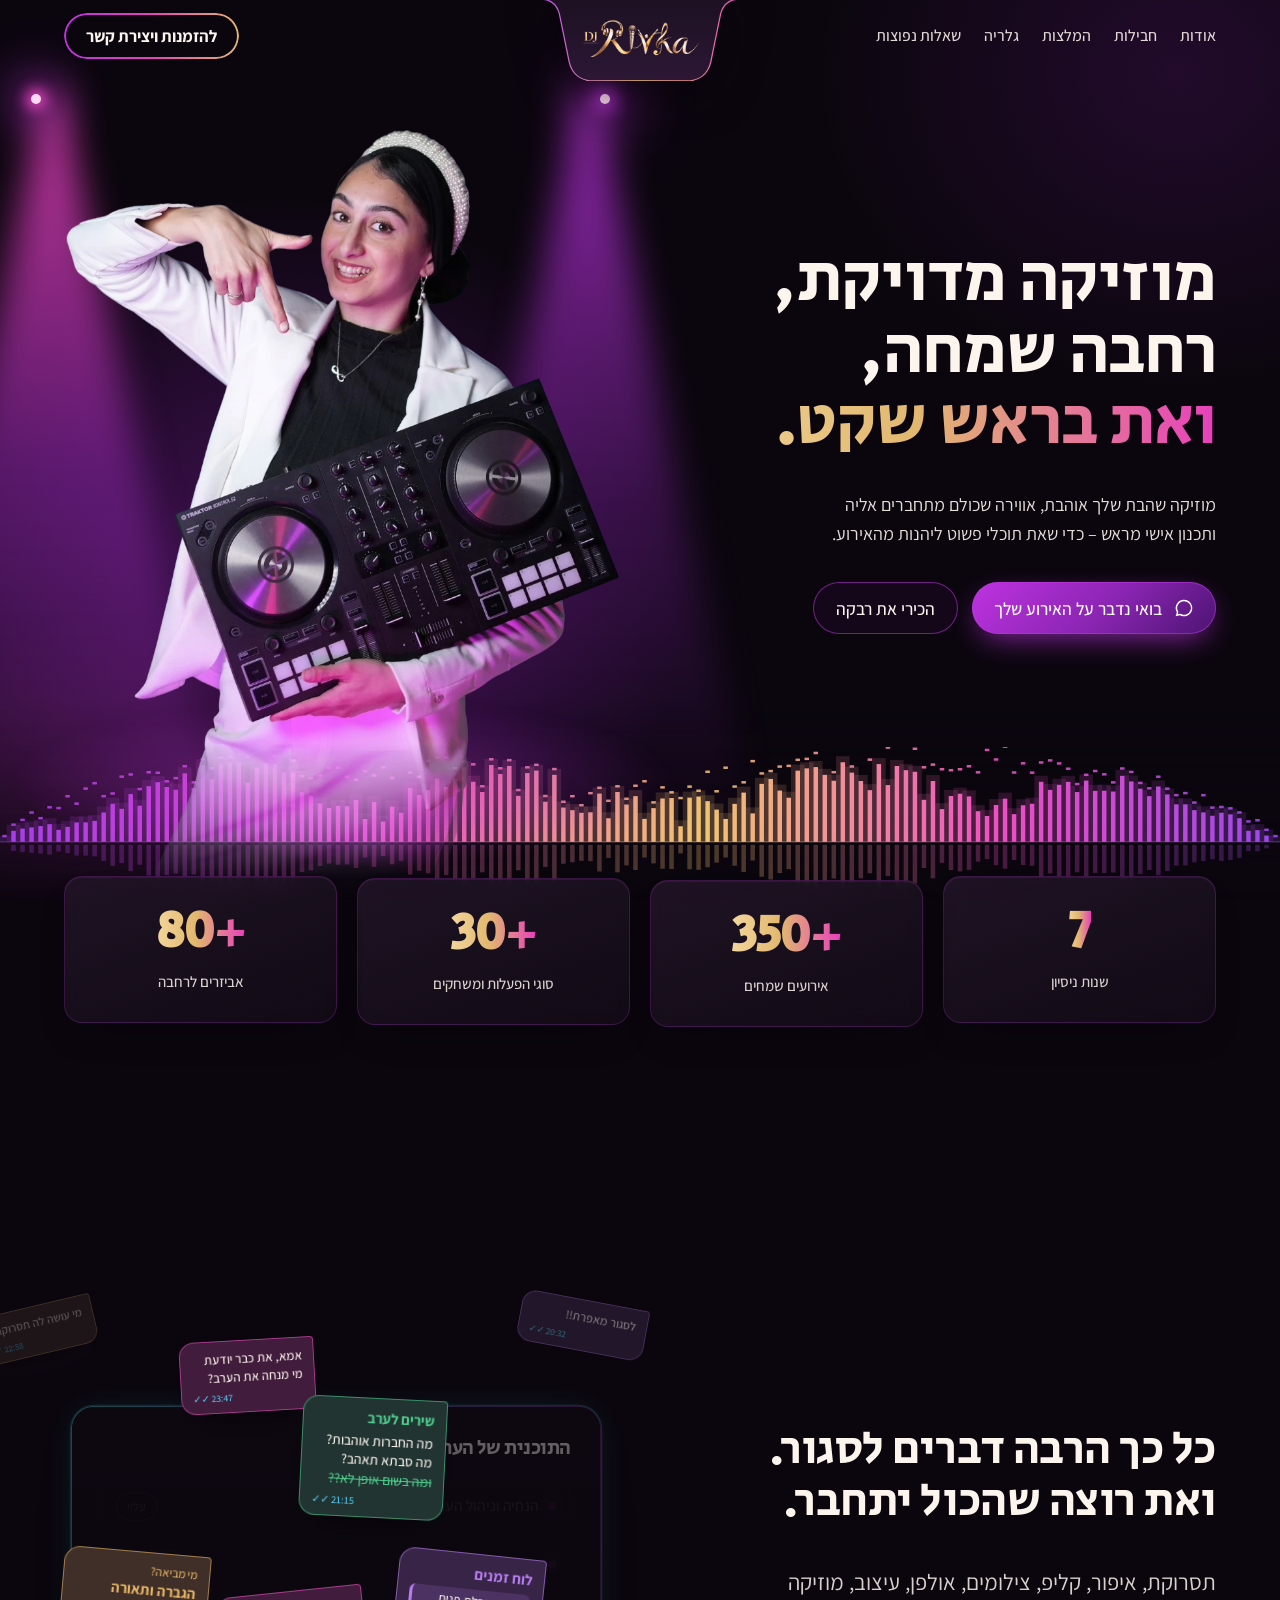
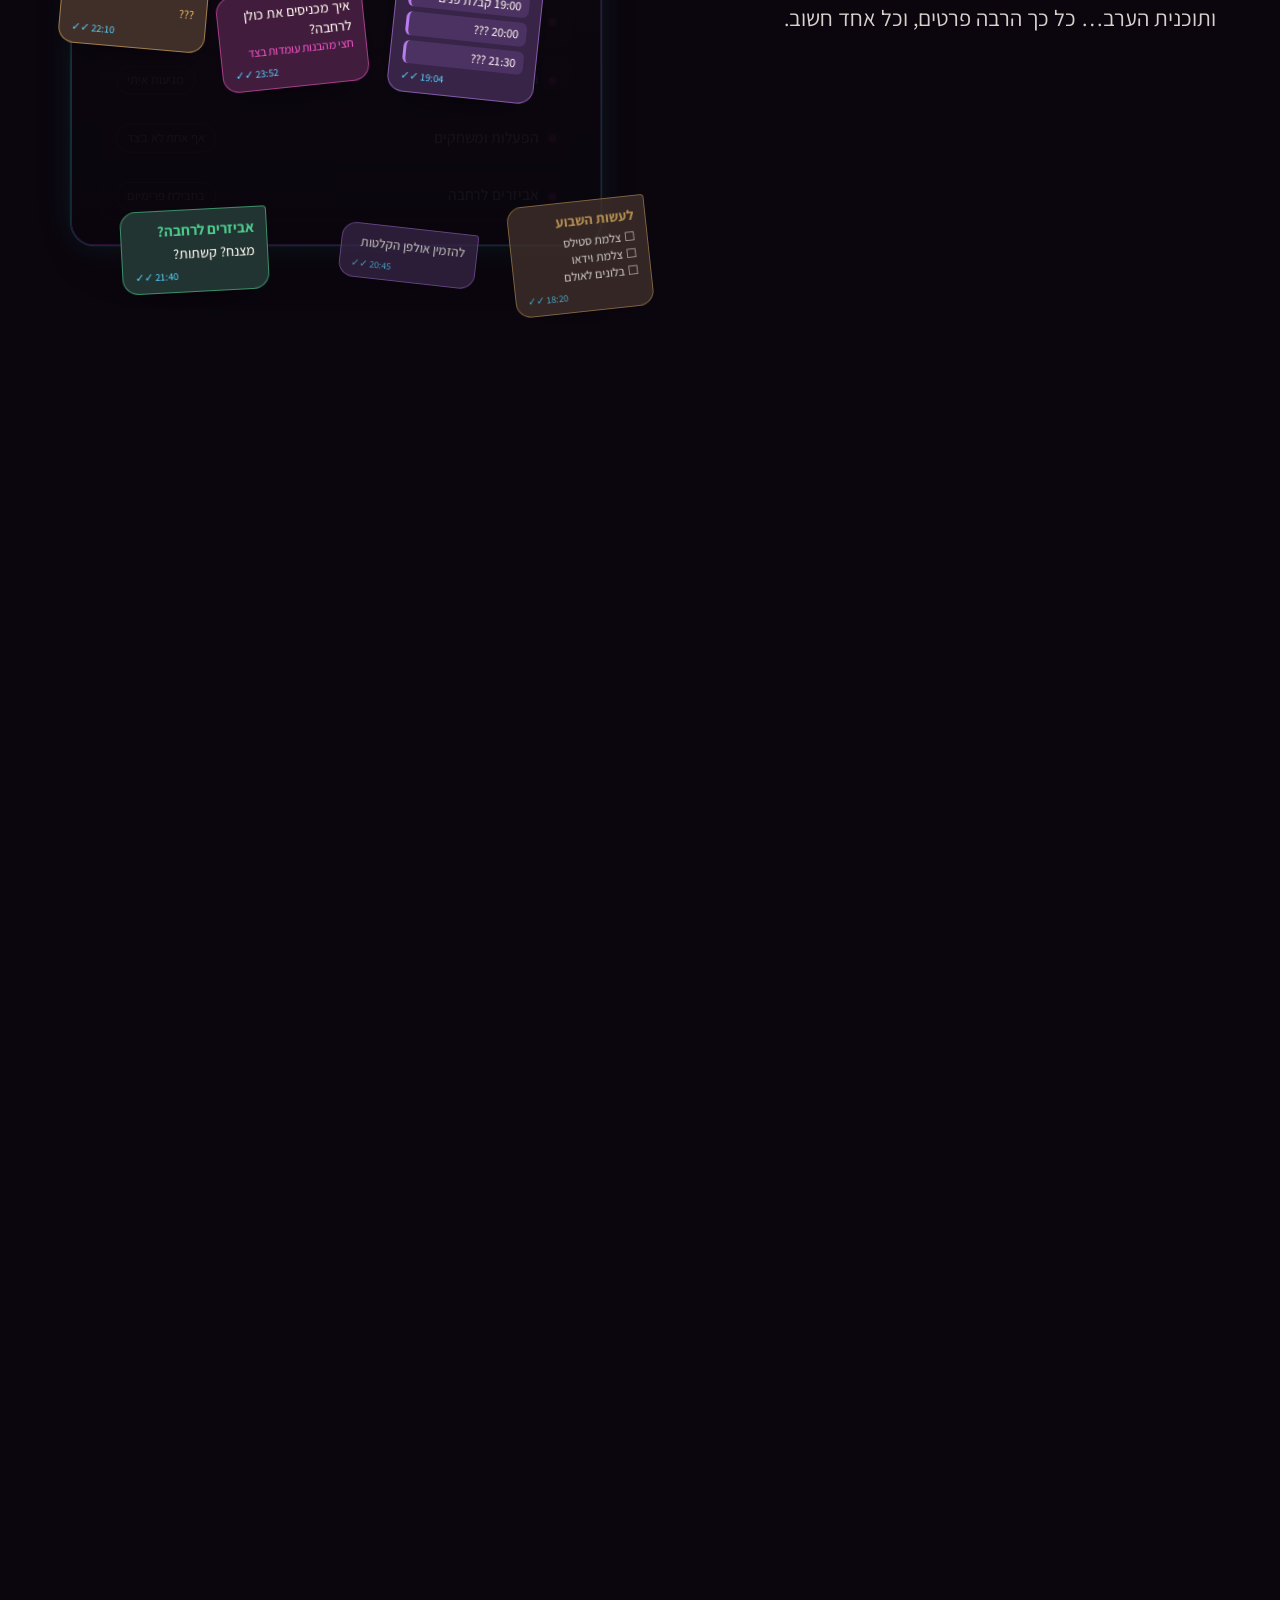
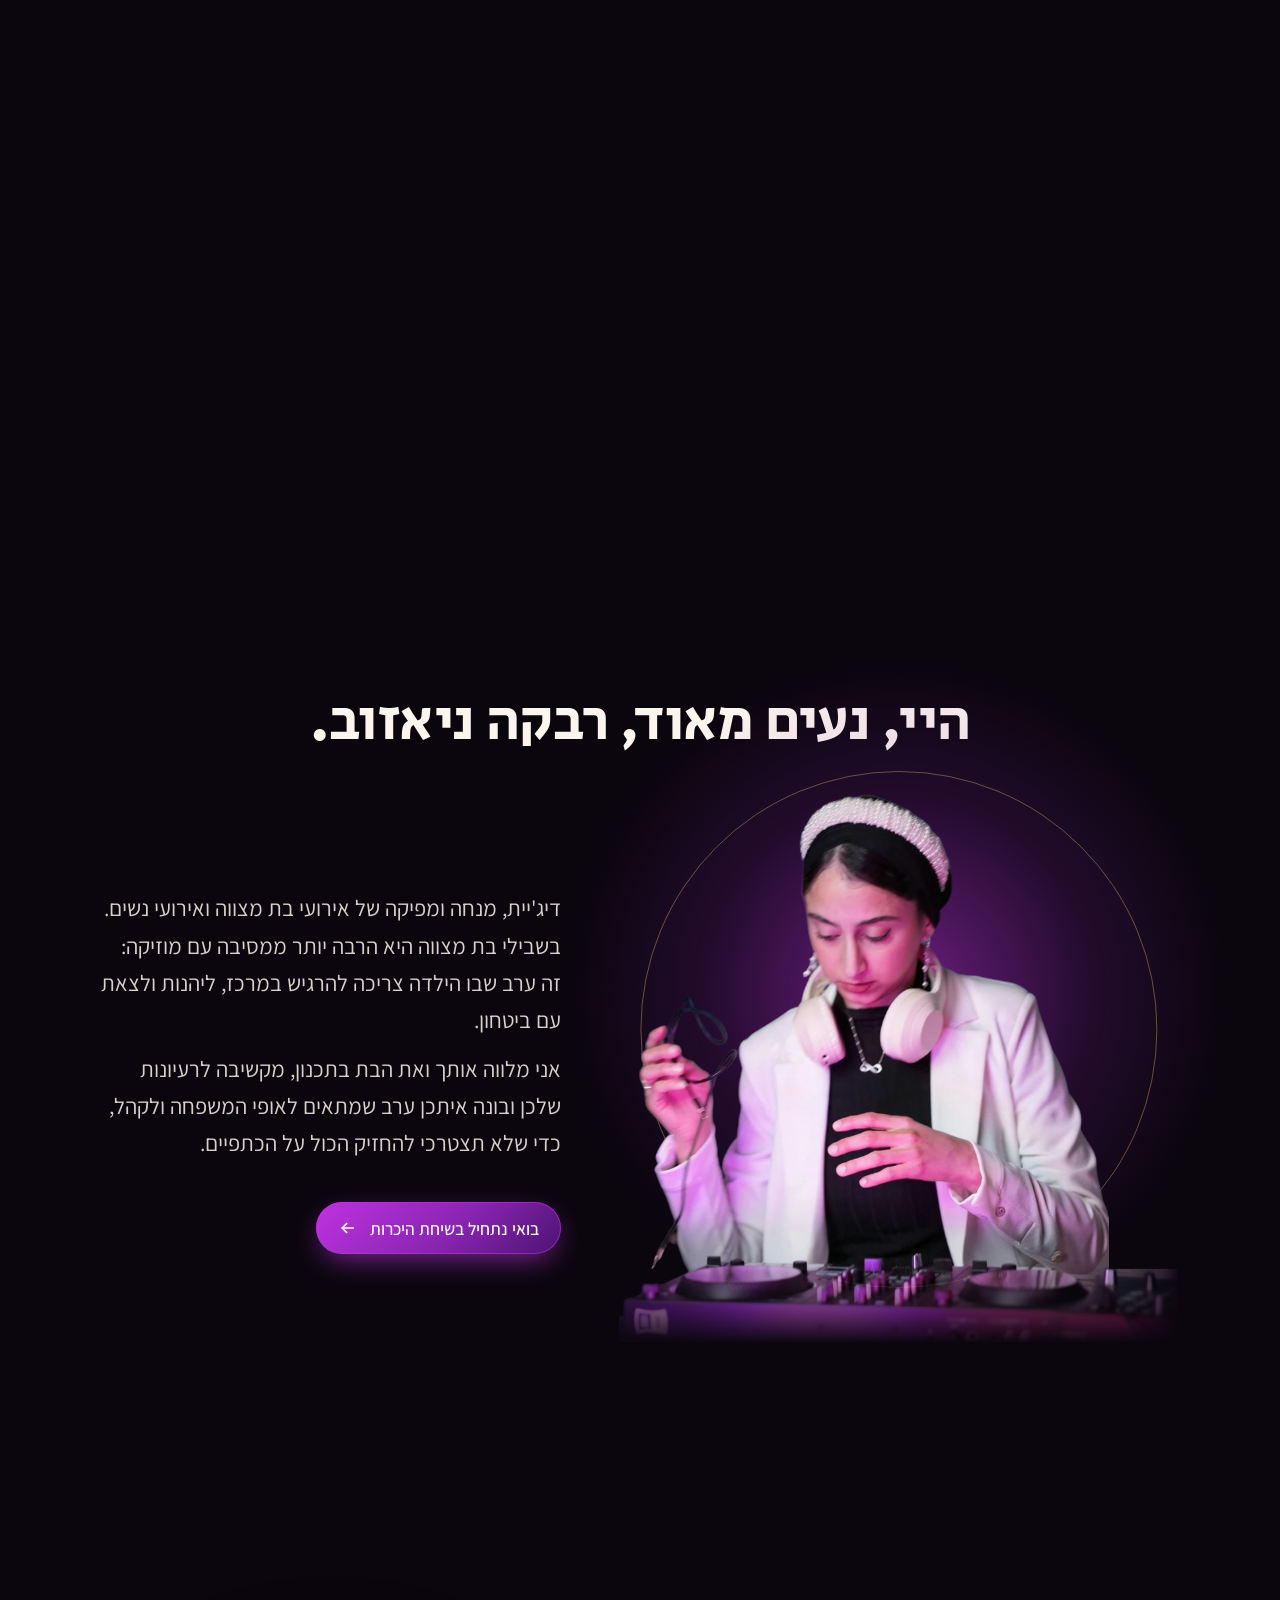
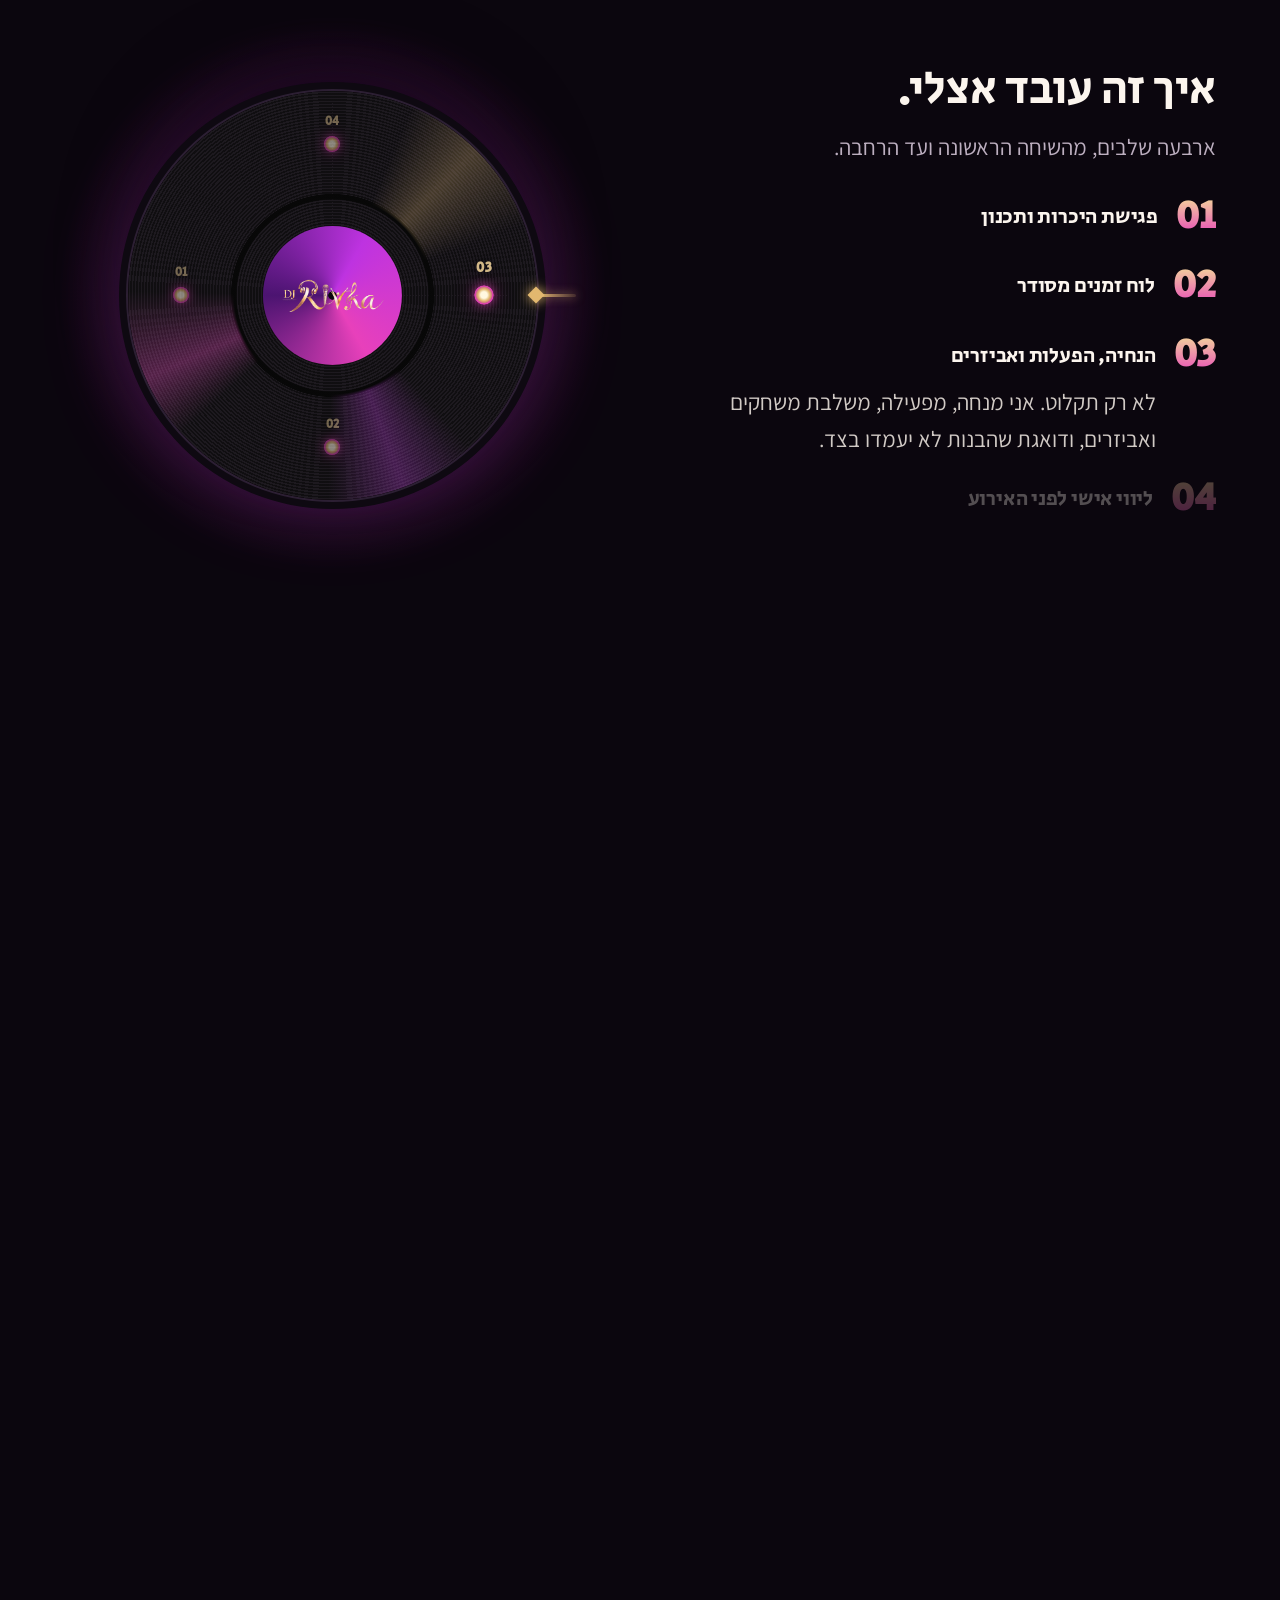
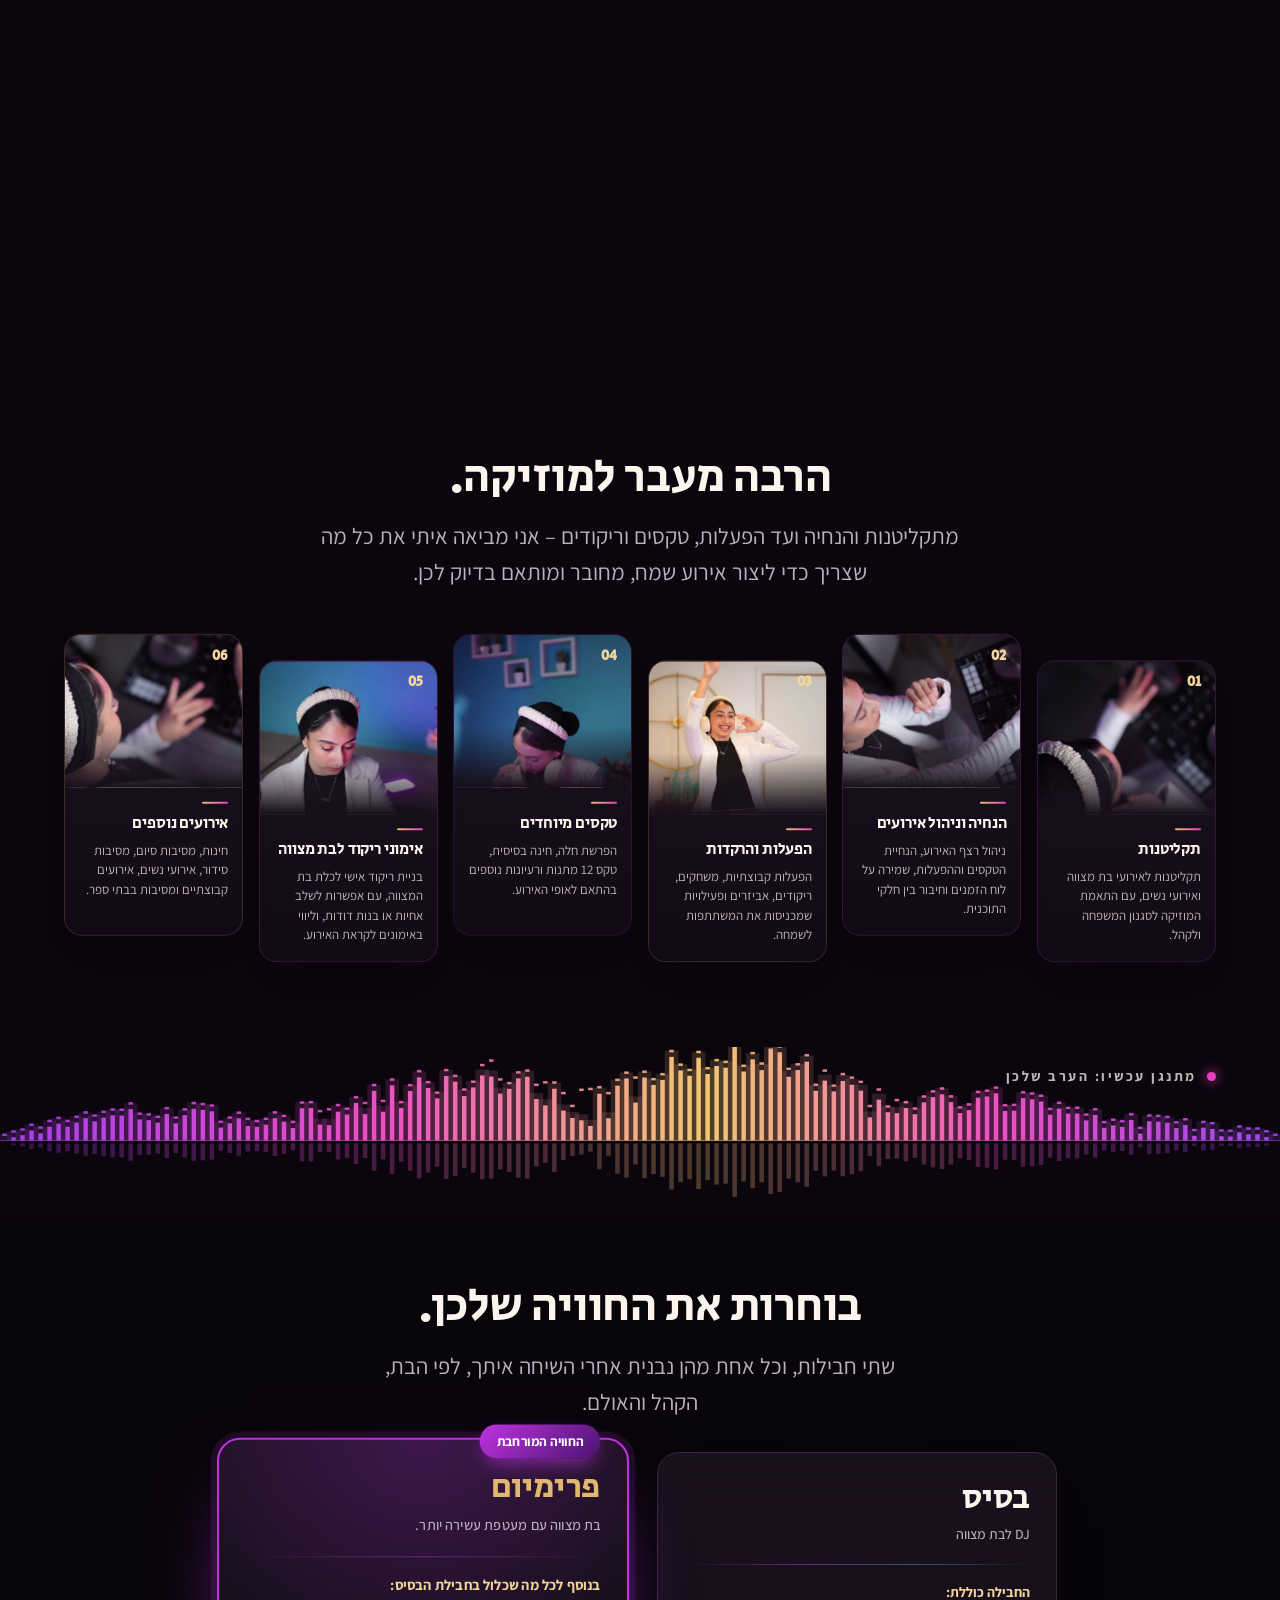
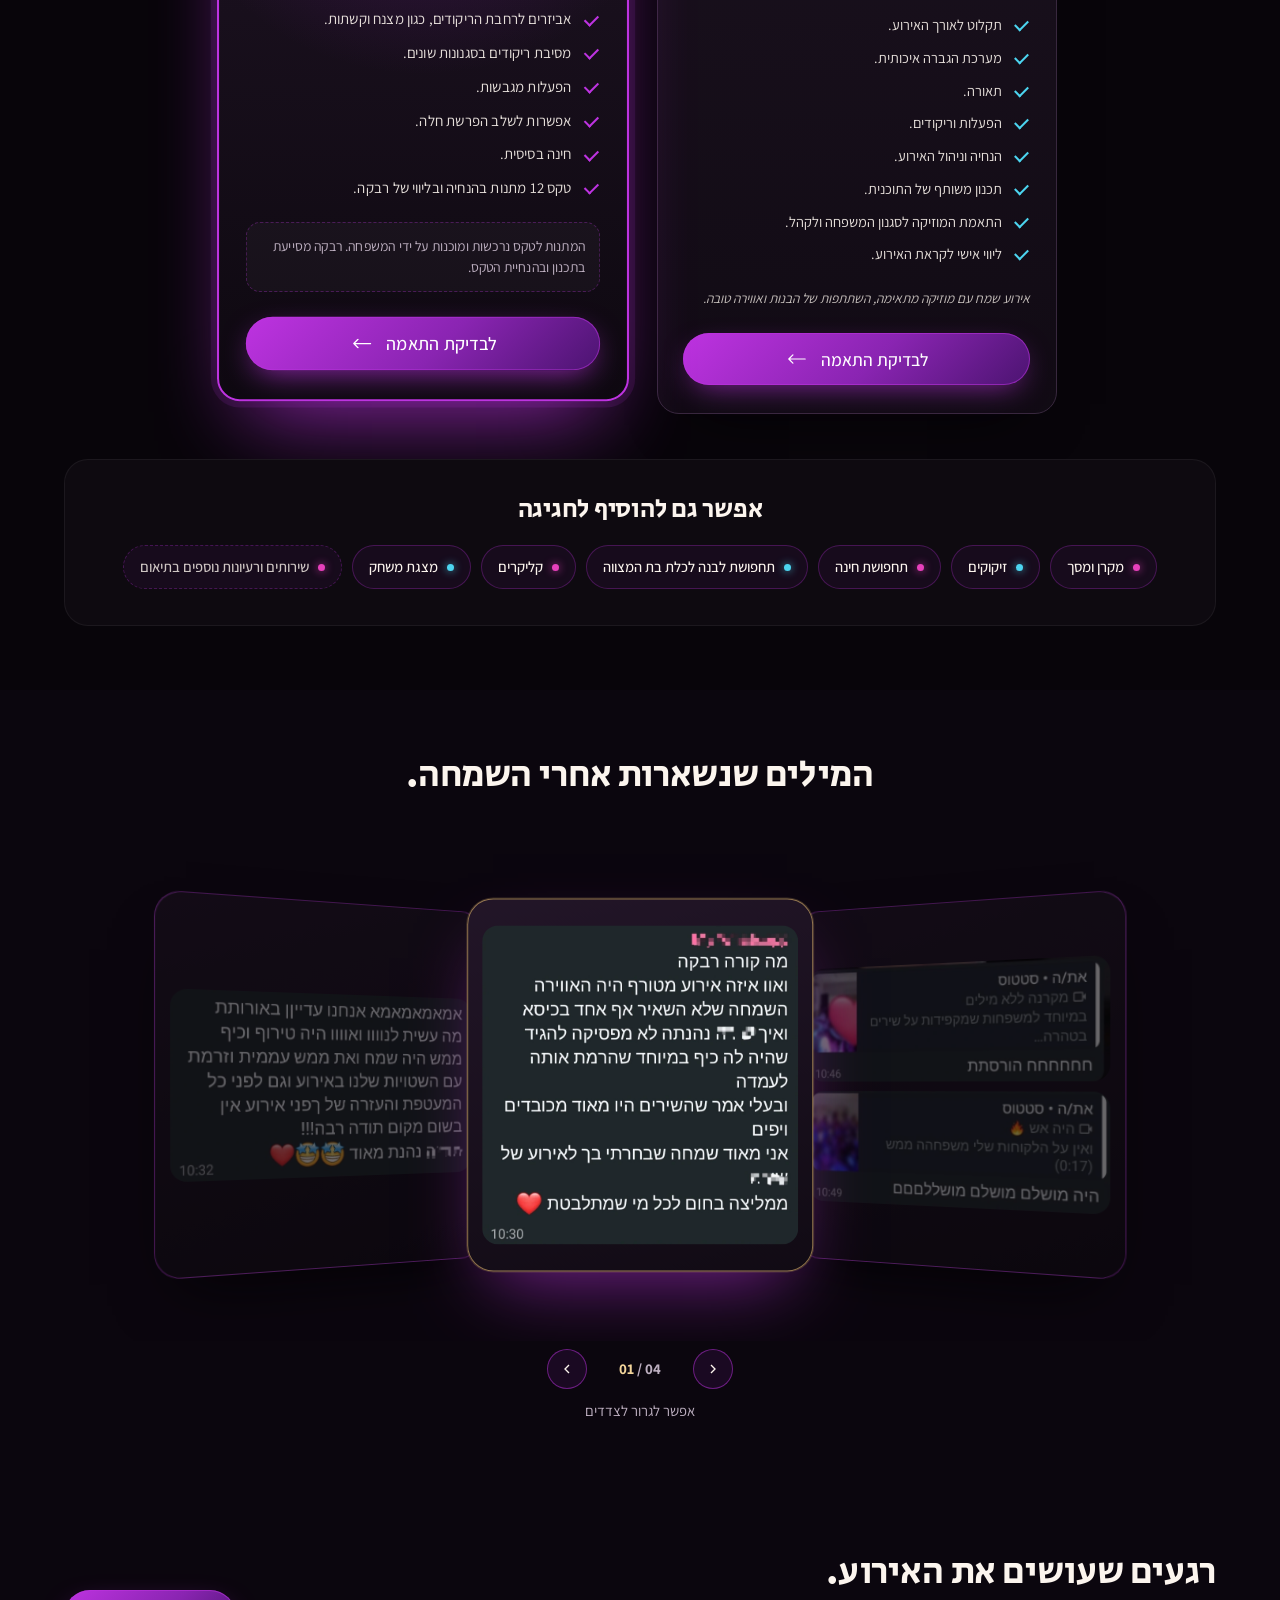
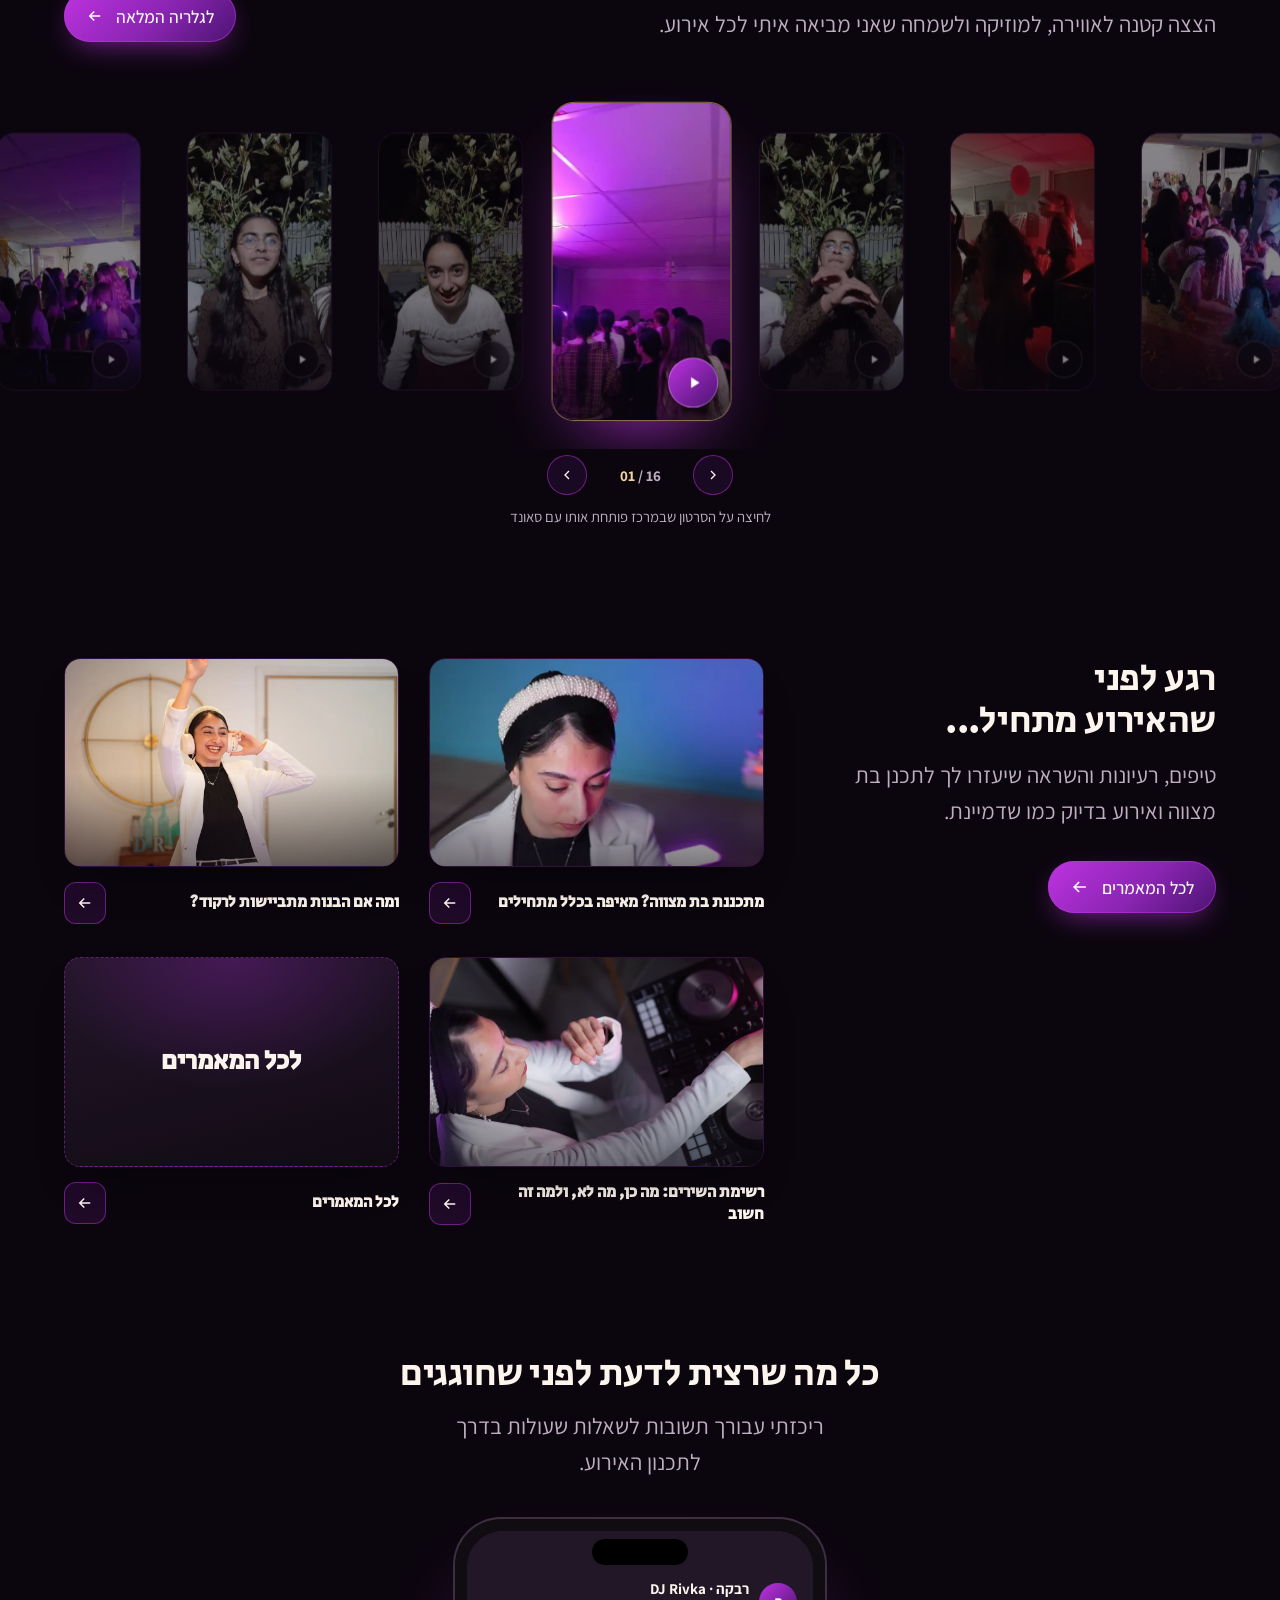
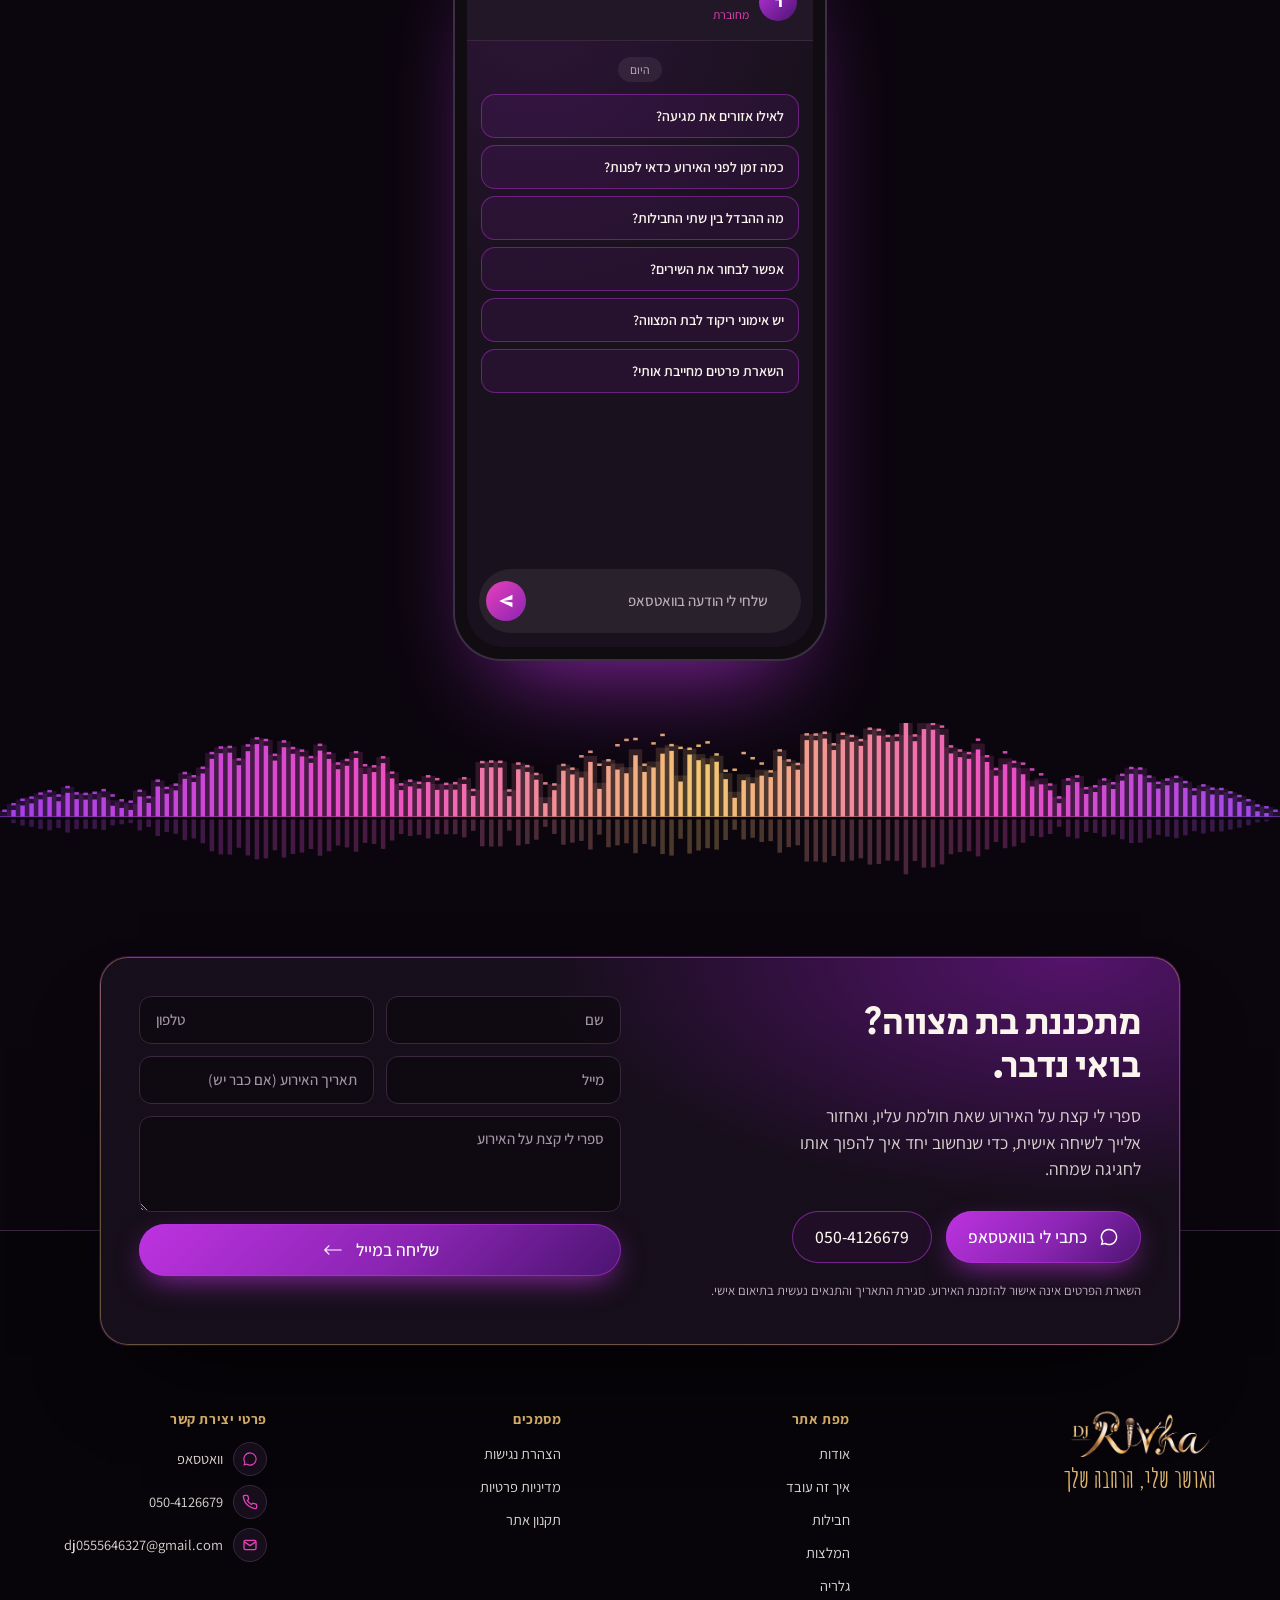
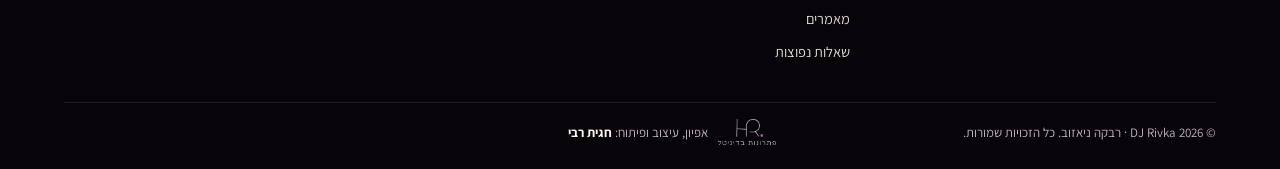
==== link/index.html @ 7ef1c82c "Preview: robots.txt open for link previews, still noindex" ====
<!doctype html>
<html lang="he" dir="rtl">
<head>
<meta charset="utf-8">
<meta name="robots" content="noindex">
<title>DJ Rivka · רבקה ניאזוב | דיג׳יית ומנחה לבת מצווה</title>
<meta name="description" content="רבקה ניאזוב, דיג'יית, מנחה ומפעילה לבת מצווה ולאירועי נשים. תכנון אישי, לוח זמנים מסודר והנחיה שמכניסה את כולן לרחבה.">
<meta property="og:type" content="website">
<meta property="og:locale" content="he_IL">
<meta property="og:site_name" content="DJ Rivka">
<meta property="og:title" content="DJ Rivka · רבקה ניאזוב | דיג׳יית ומנחה לבת מצווה">
<meta property="og:description" content="רבקה ניאזוב, דיג'יית, מנחה ומפעילה לבת מצווה ולאירועי נשים. תכנון אישי, לוח זמנים מסודר והנחיה שמכניסה את כולן לרחבה.">
<meta property="og:url" content="https://hagitrabi.github.io/dj-rivka/link/">
<meta property="og:image" content="https://hagitrabi.github.io/dj-rivka/public/img/dj-rivka-share.jpg">
<meta property="og:image:secure_url" content="https://hagitrabi.github.io/dj-rivka/public/img/dj-rivka-share.jpg">
<meta property="og:image:type" content="image/jpeg">
<meta property="og:image:width" content="1200">
<meta property="og:image:height" content="630">
<meta property="og:image:alt" content="DJ רבקה ניאזוב עם קונטרולר, דיג׳יית ומנחה לבת מצווה">
<meta name="twitter:card" content="summary_large_image">
<meta name="twitter:image" content="https://hagitrabi.github.io/dj-rivka/public/img/dj-rivka-share.jpg">
<meta http-equiv="refresh" content="0; url=../?v=202611181341">
<script>location.replace('../?v=202611181341' + location.hash)</script>
</head>
<body><a href="../">DJ Rivka</a></body>
</html>
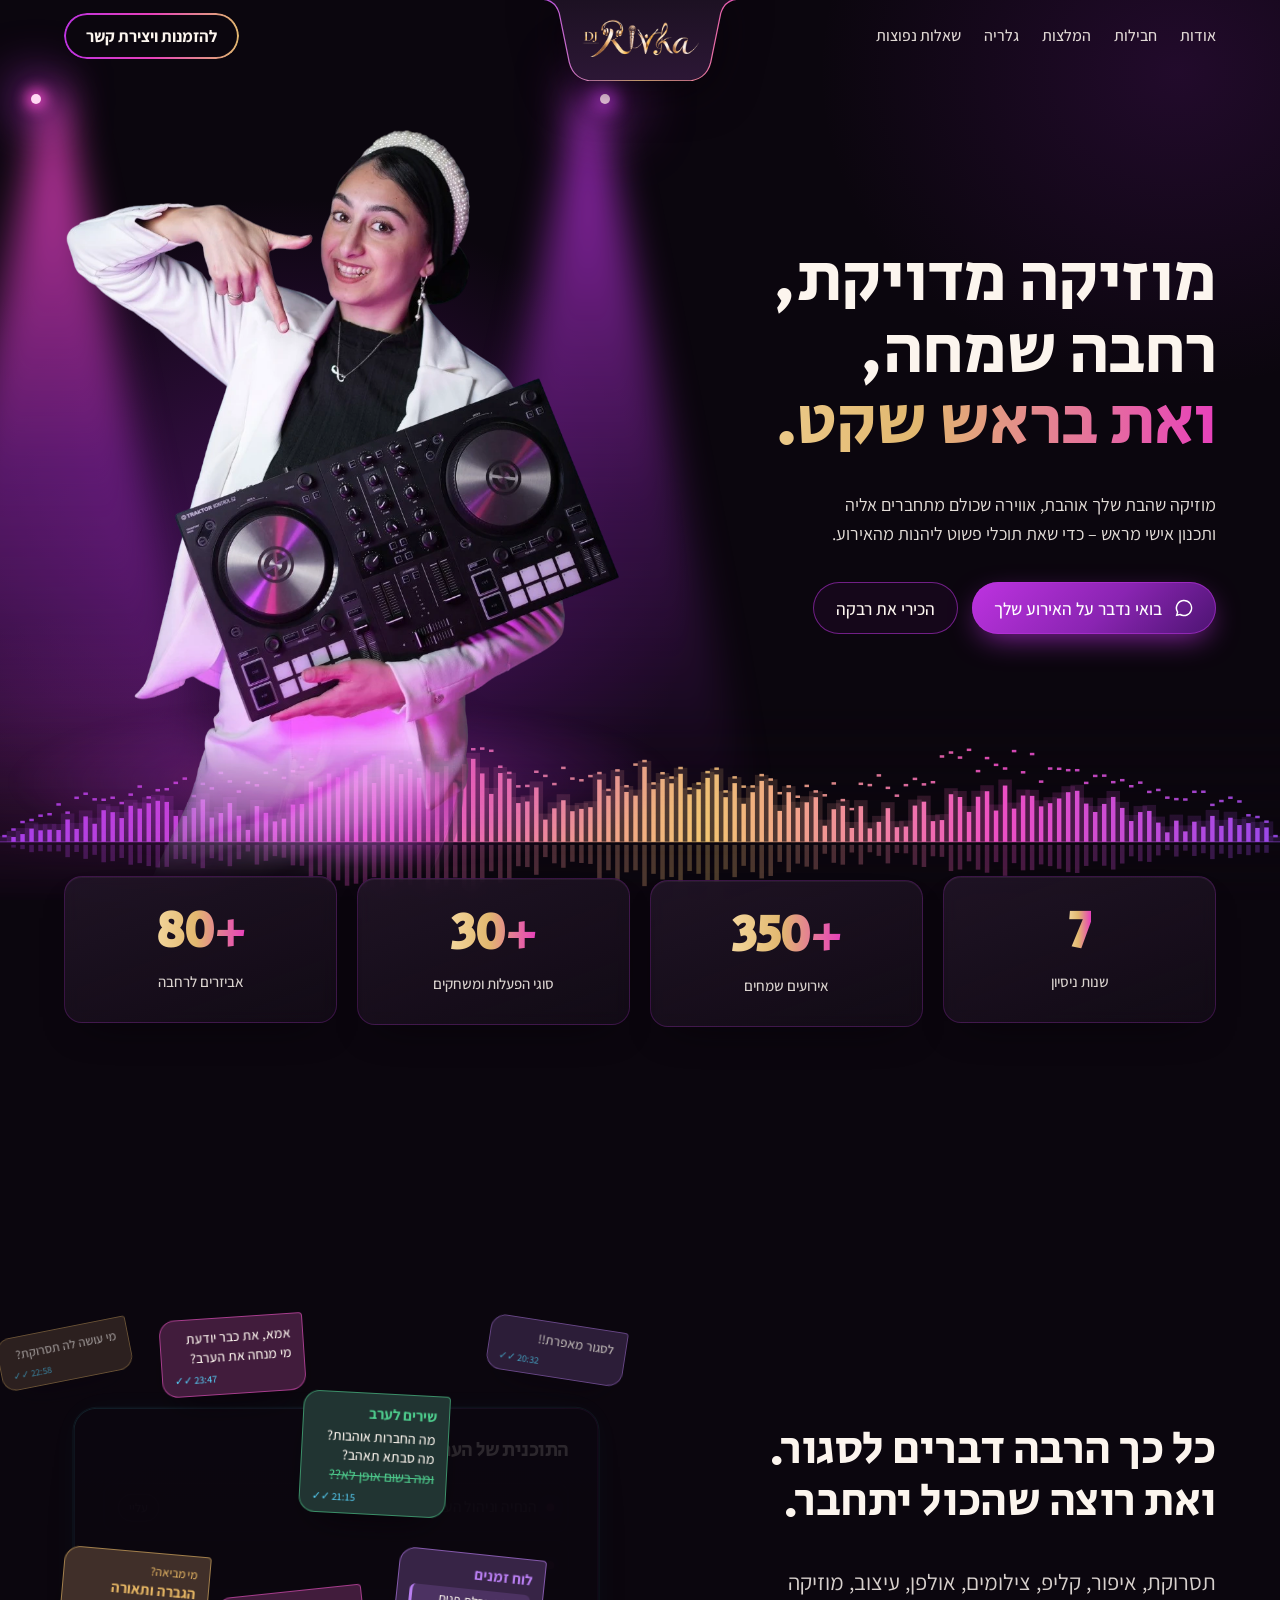
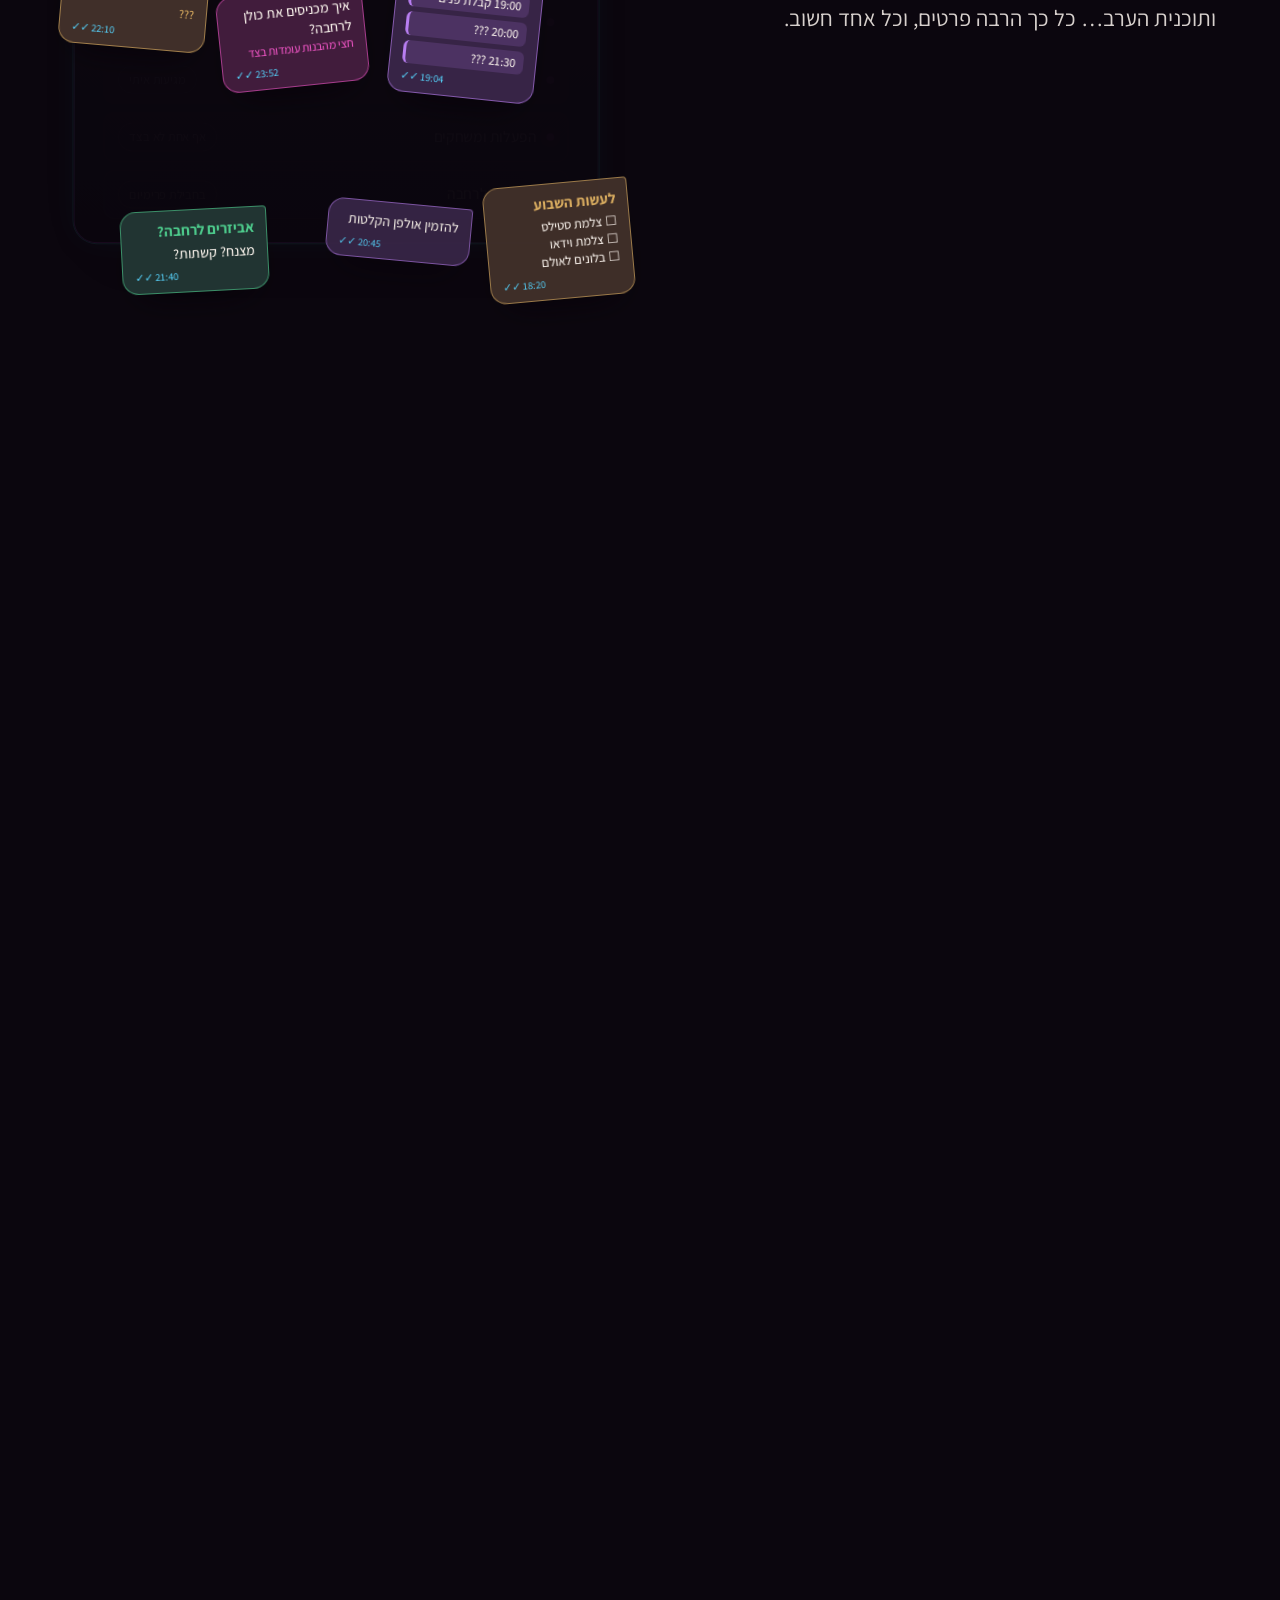
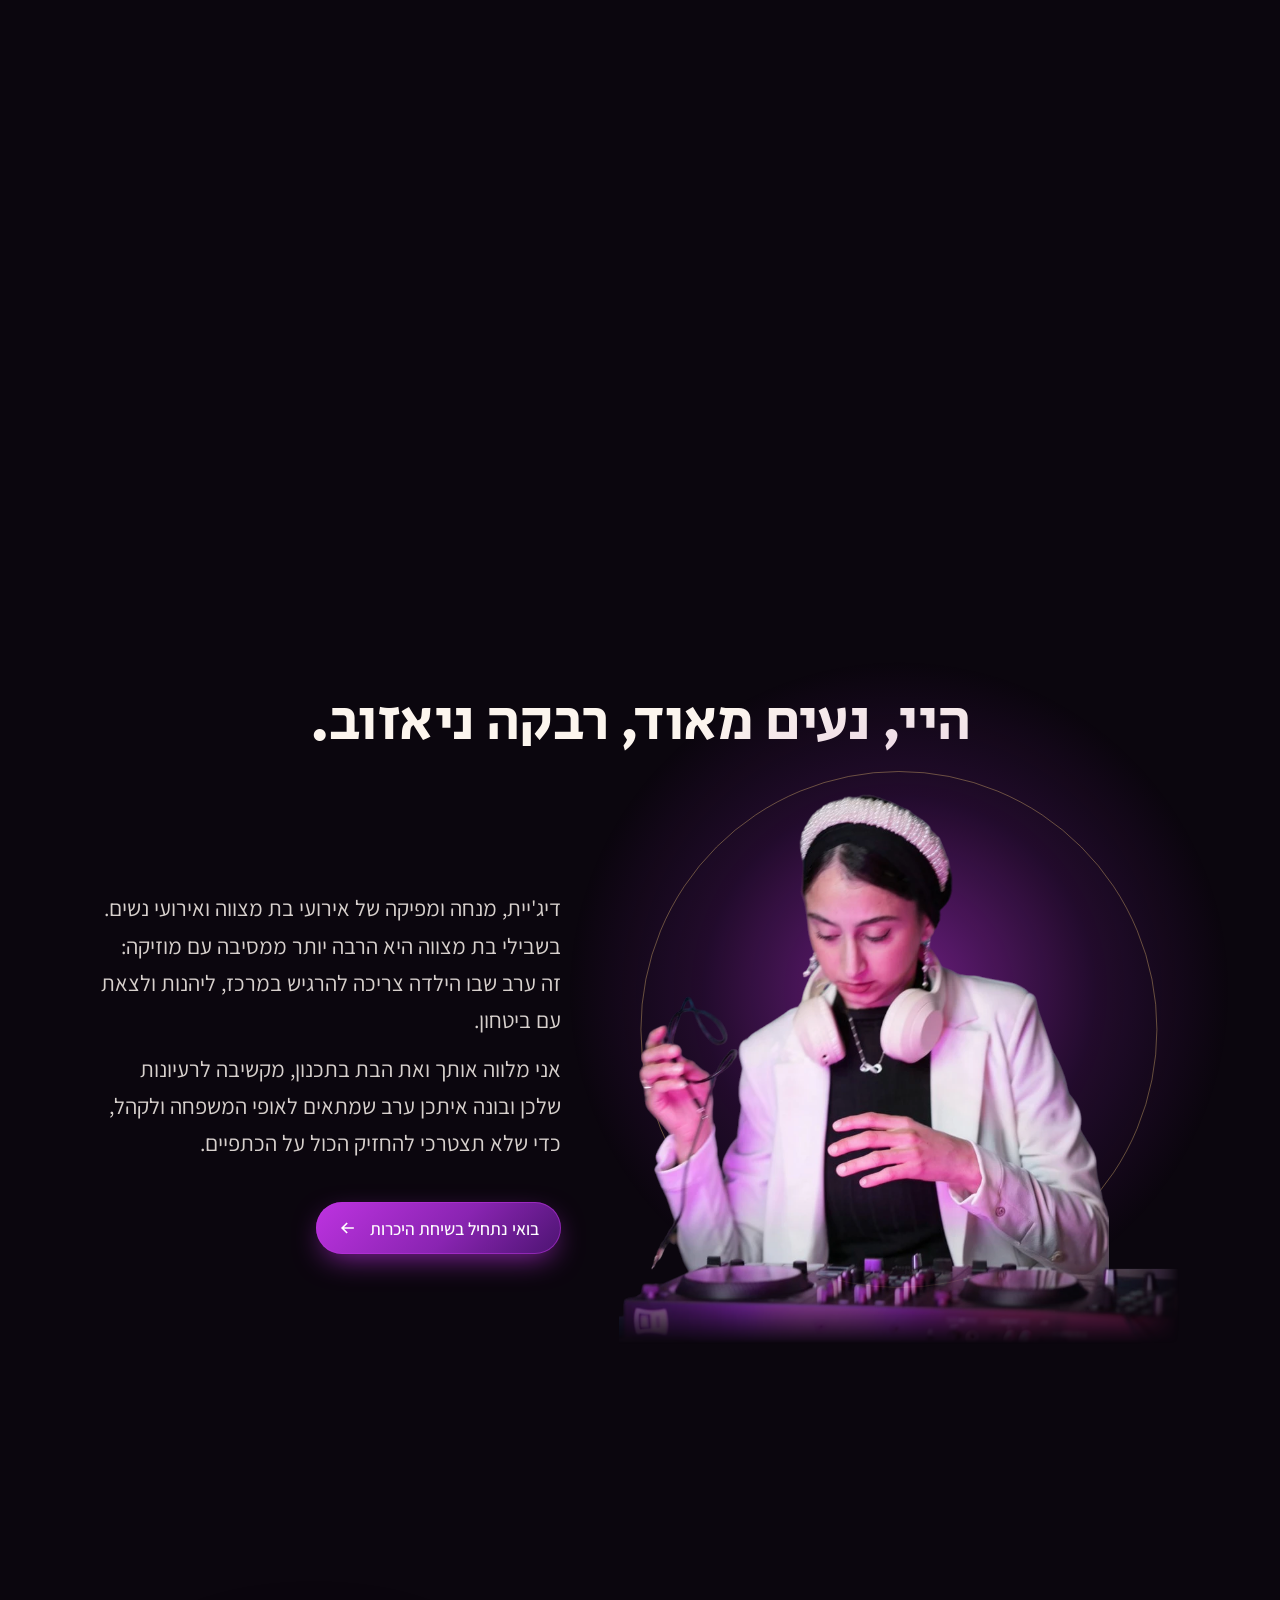
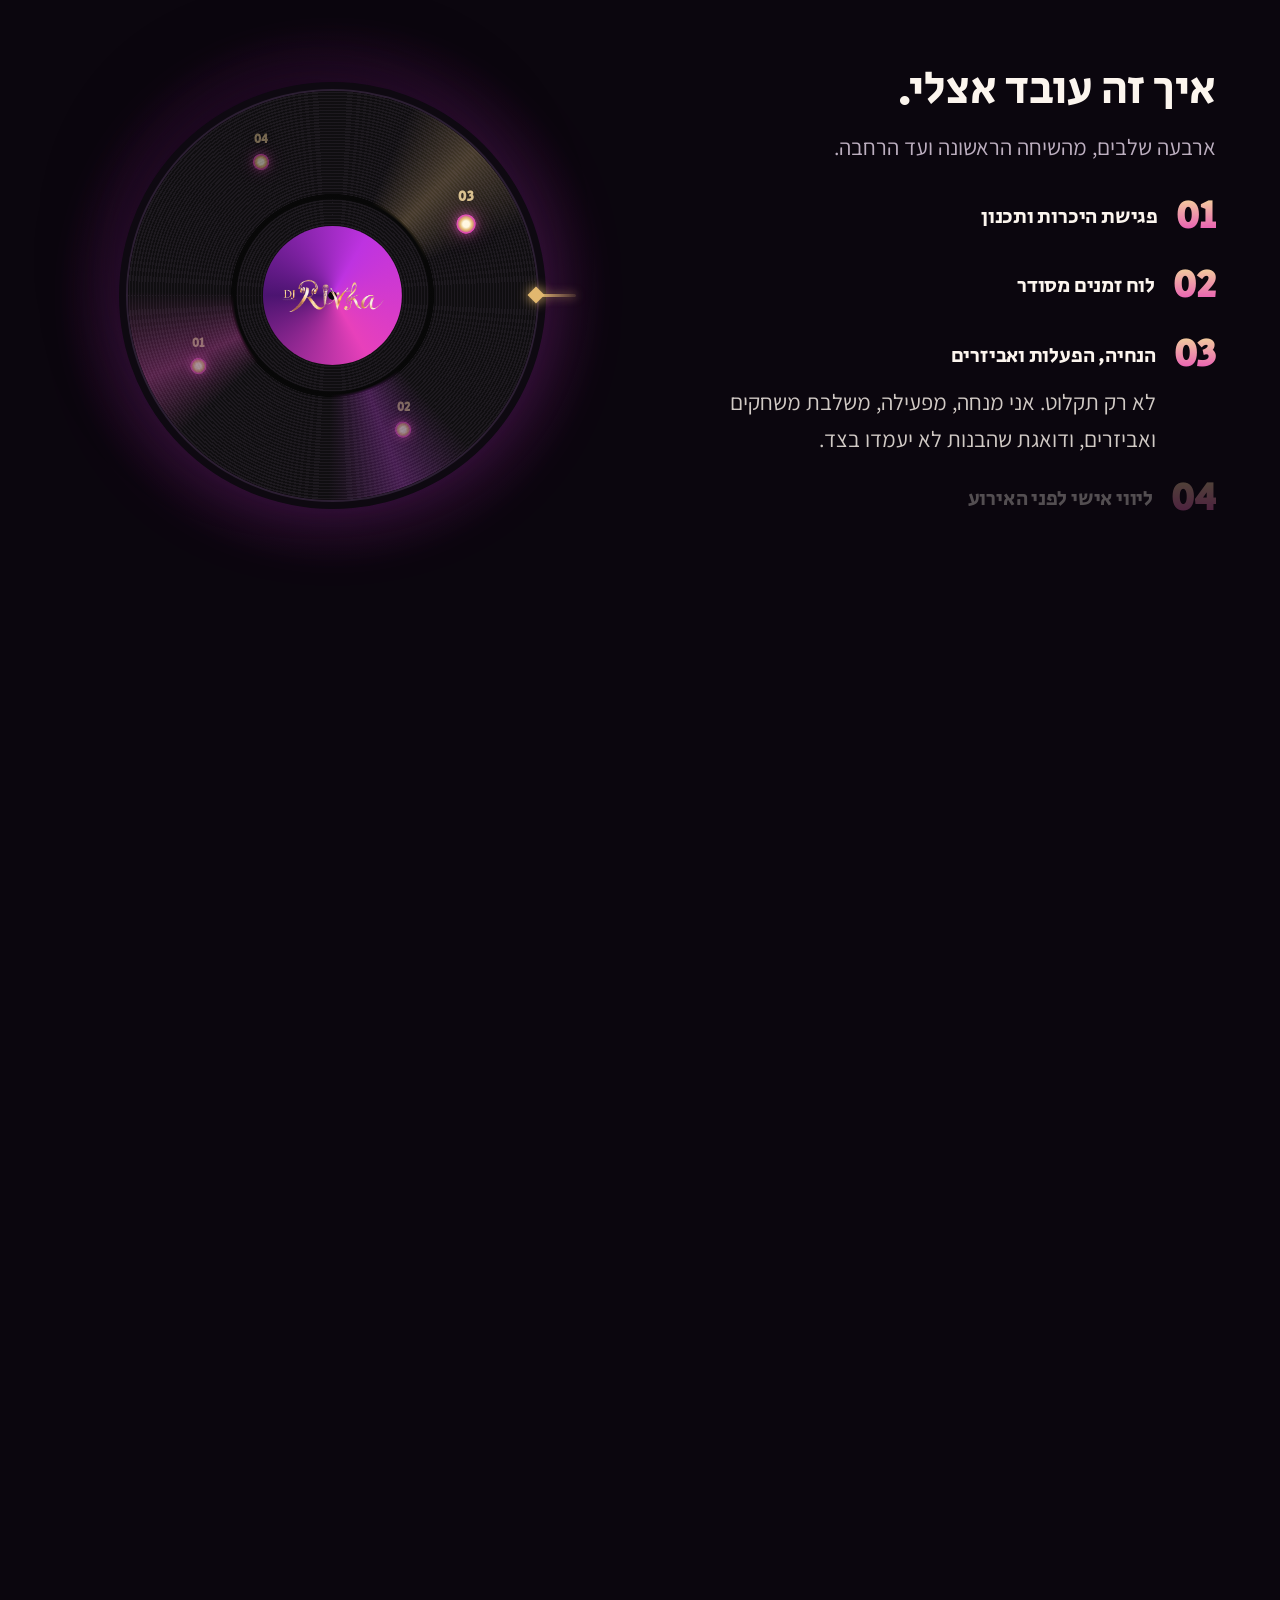
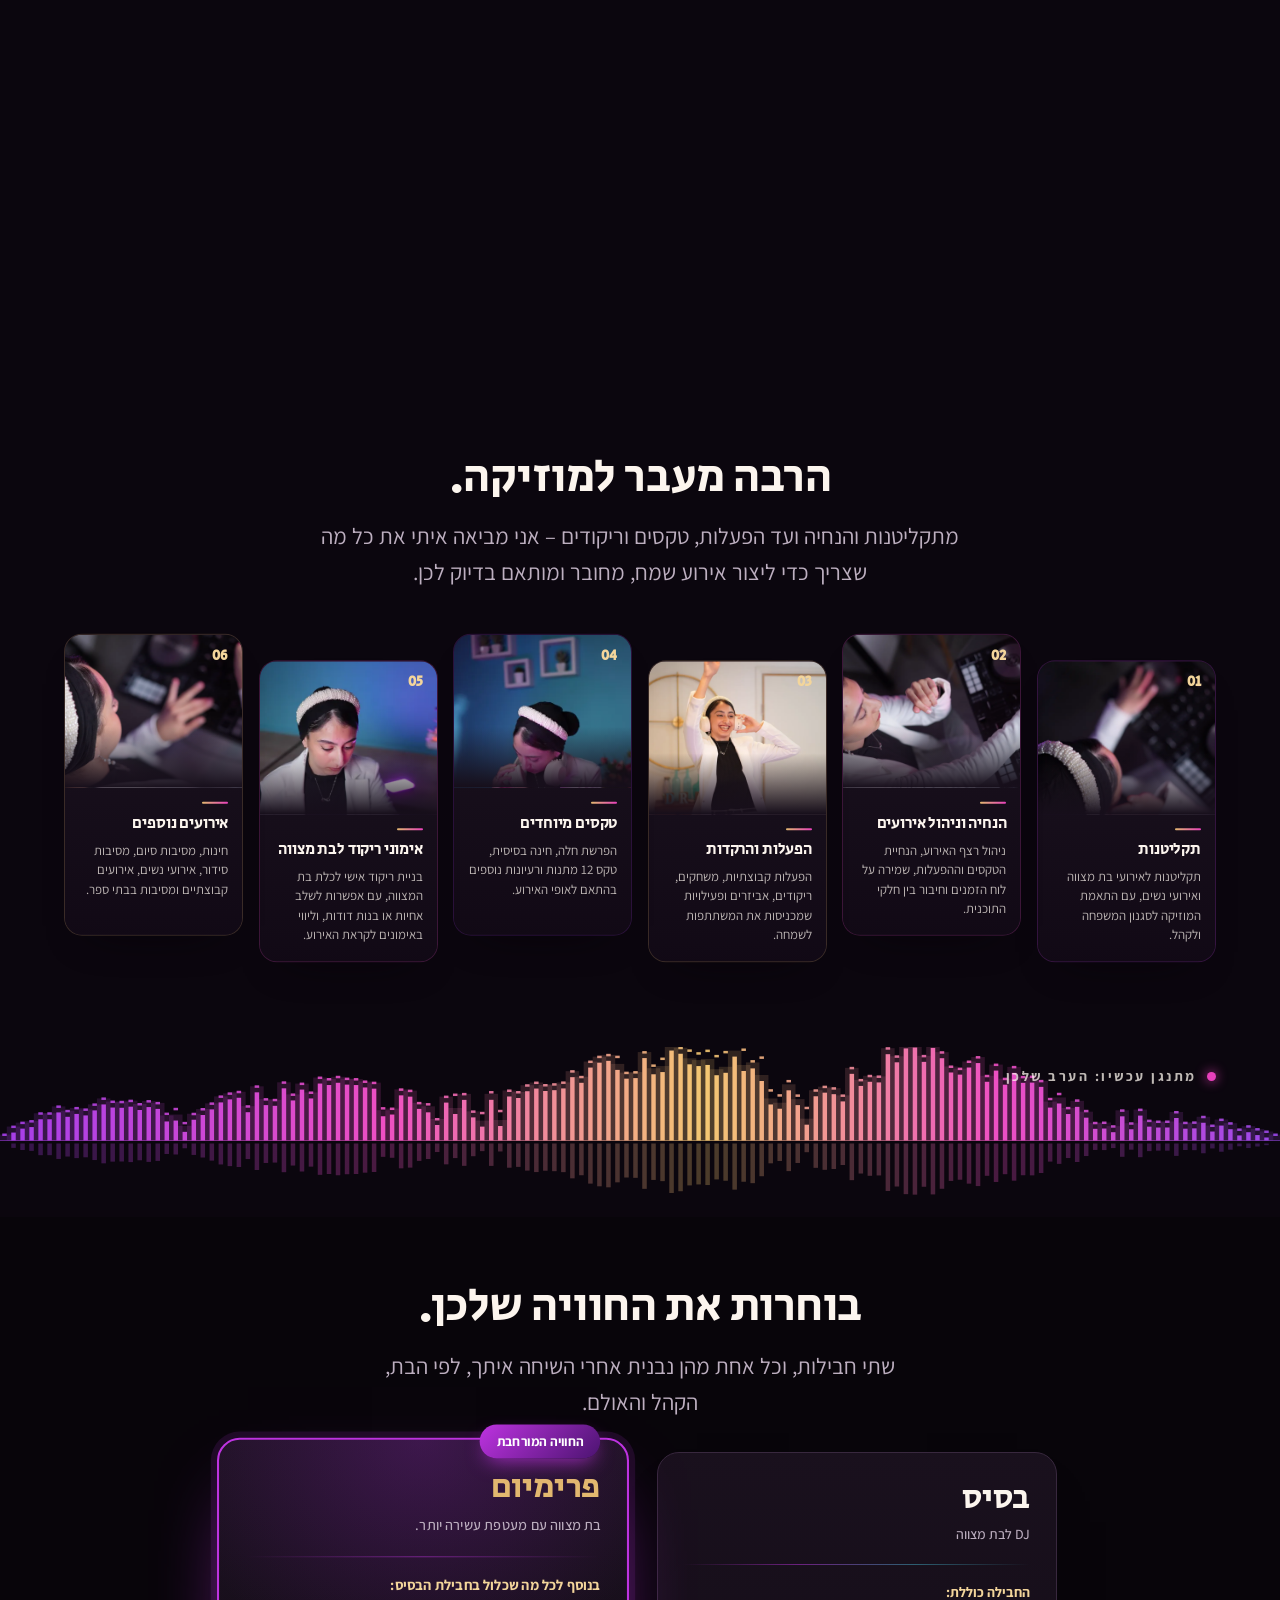
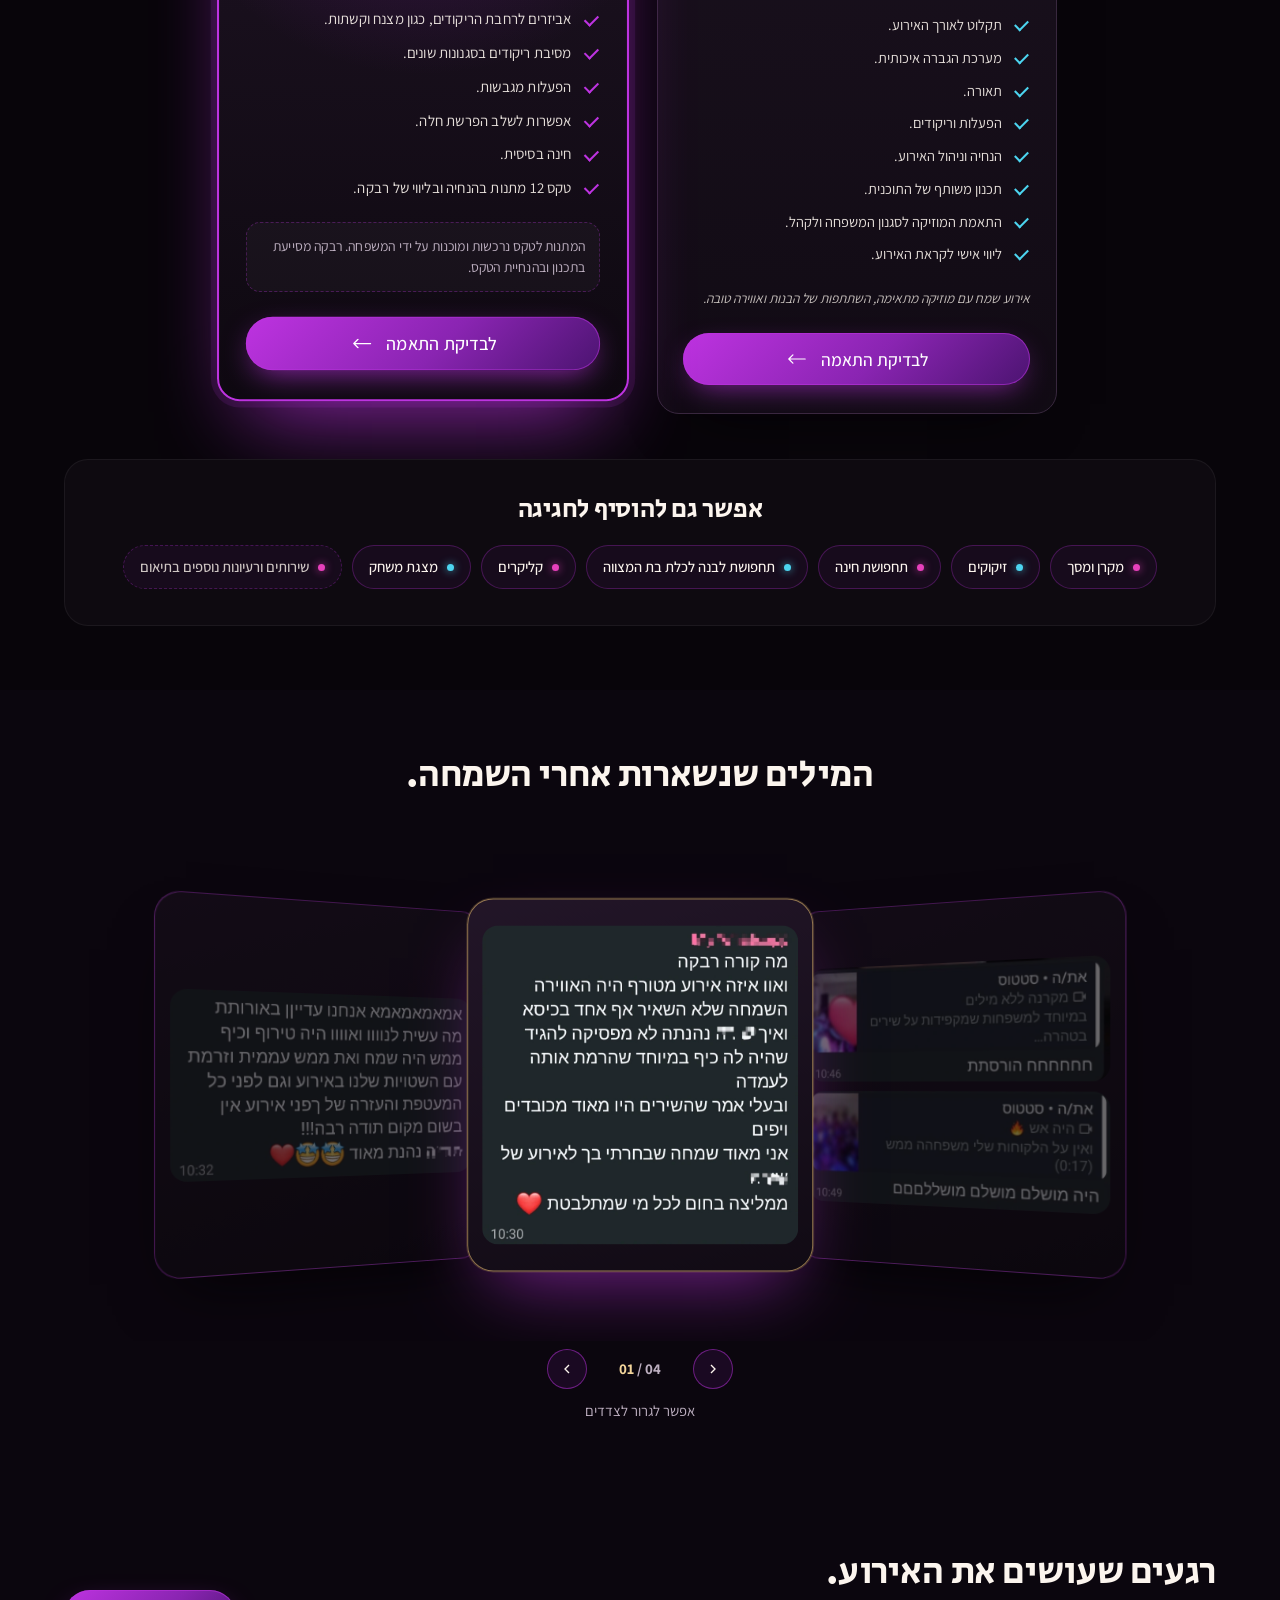
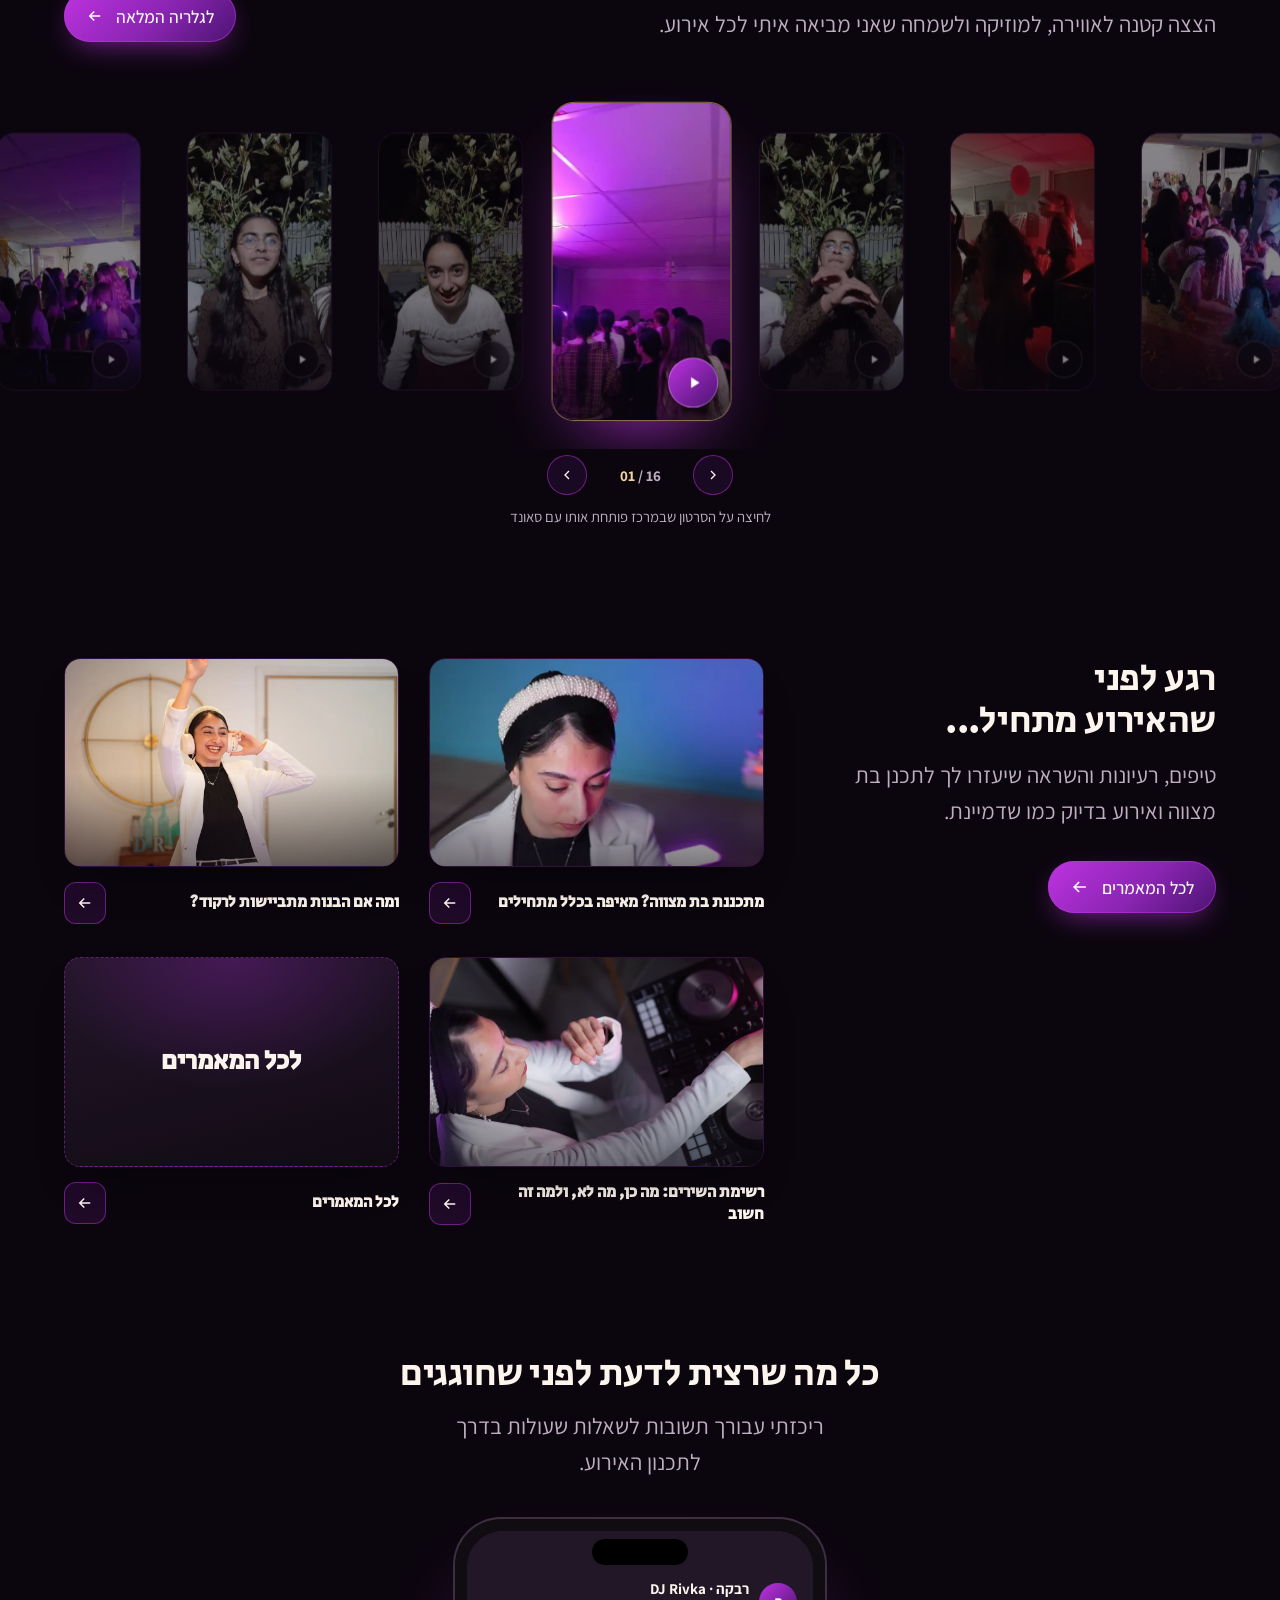
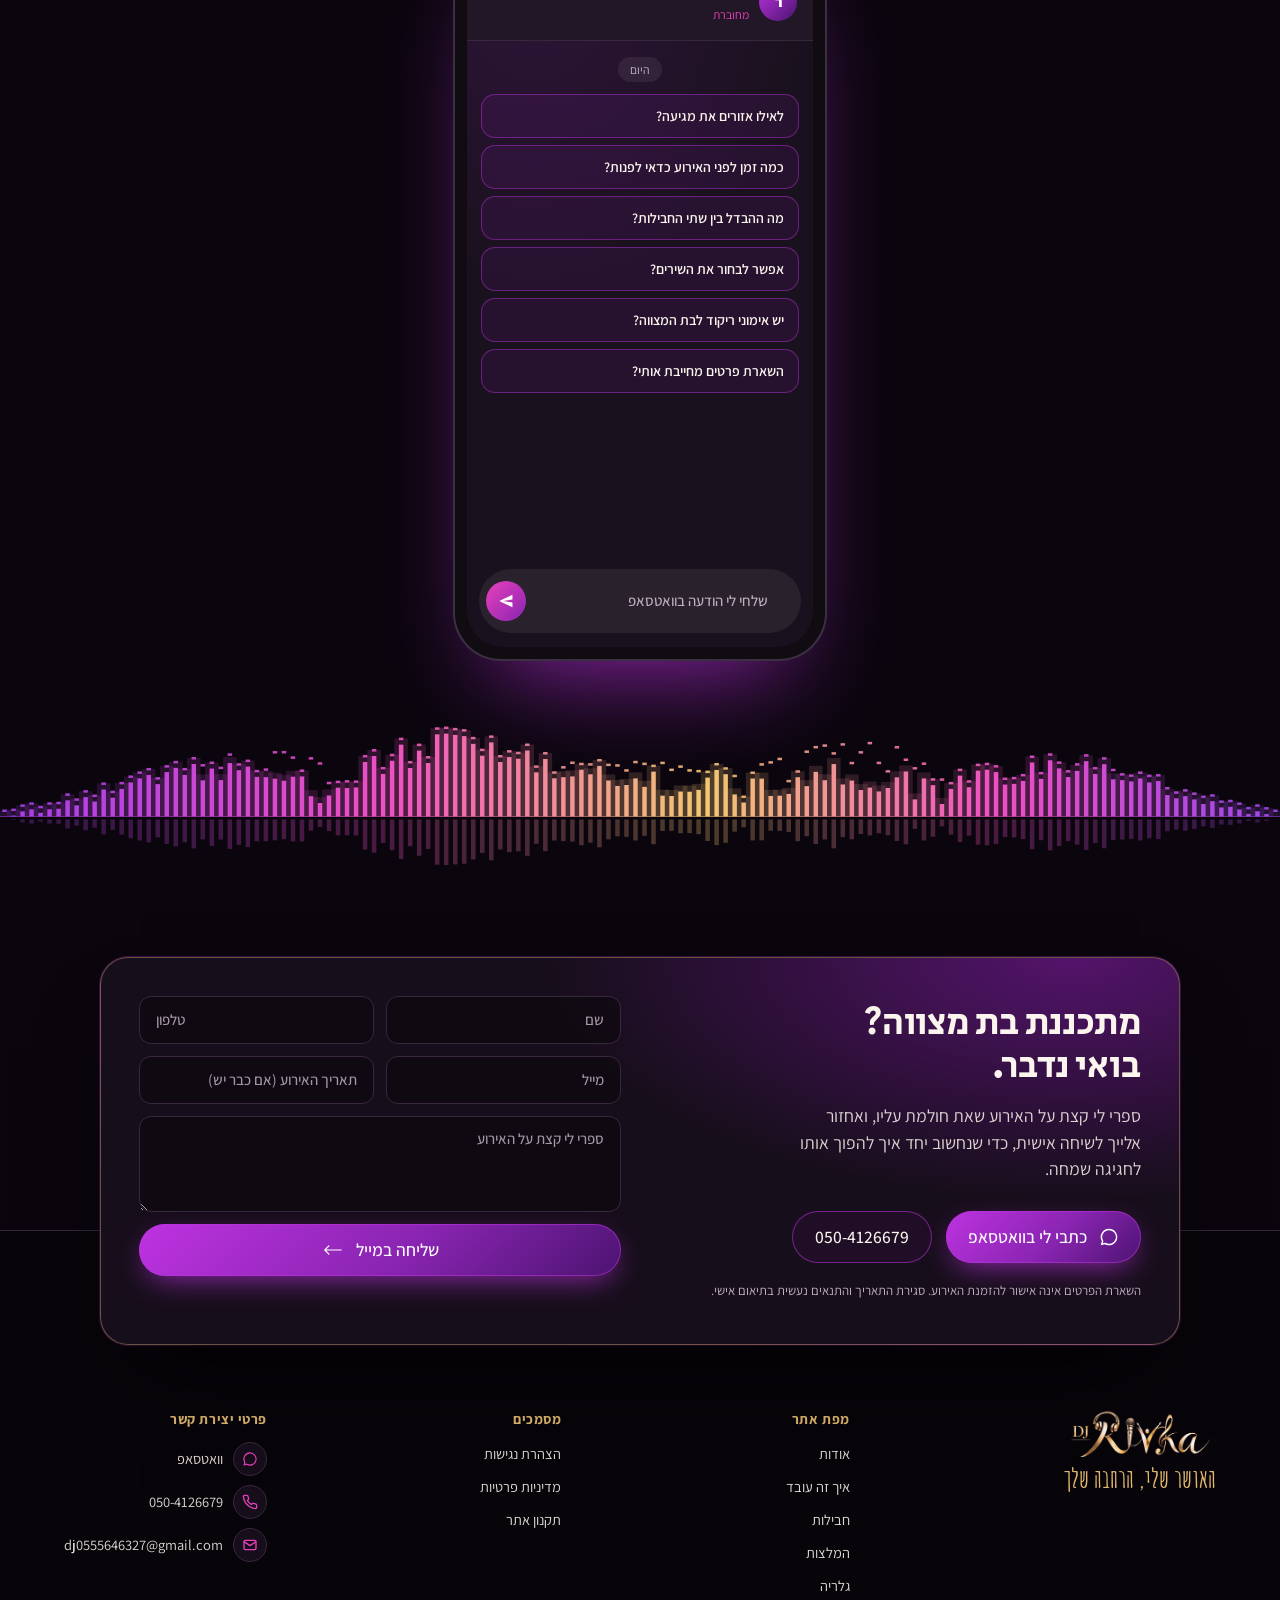
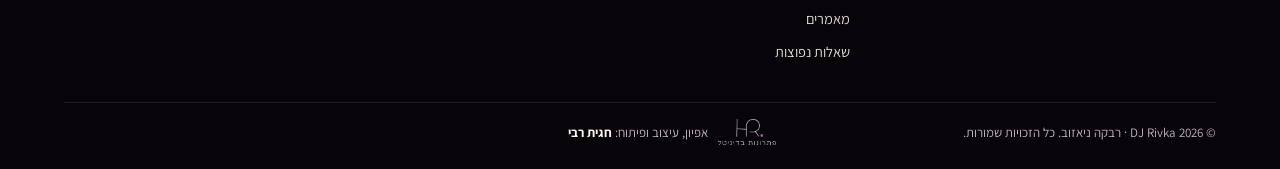
==== commit aad2e8f0: "Preview stays hidden from Google: noindex everywhere, no sitemap" ====
--- a/link/index.html
+++ b/link/index.html
@@ -19,8 +19,8 @@
 <meta property="og:image:alt" content="DJ רבקה ניאזוב עם קונטרולר, דיג׳יית ומנחה לבת מצווה">
 <meta name="twitter:card" content="summary_large_image">
 <meta name="twitter:image" content="https://hagitrabi.github.io/dj-rivka/public/img/dj-rivka-share.jpg">
-<meta http-equiv="refresh" content="0; url=../?v=202611181341">
-<script>location.replace('../?v=202611181341' + location.hash)</script>
+<meta http-equiv="refresh" content="0; url=../?v=202611181348">
+<script>location.replace('../?v=202611181348' + location.hash)</script>
 </head>
 <body><a href="../">DJ Rivka</a></body>
 </html>
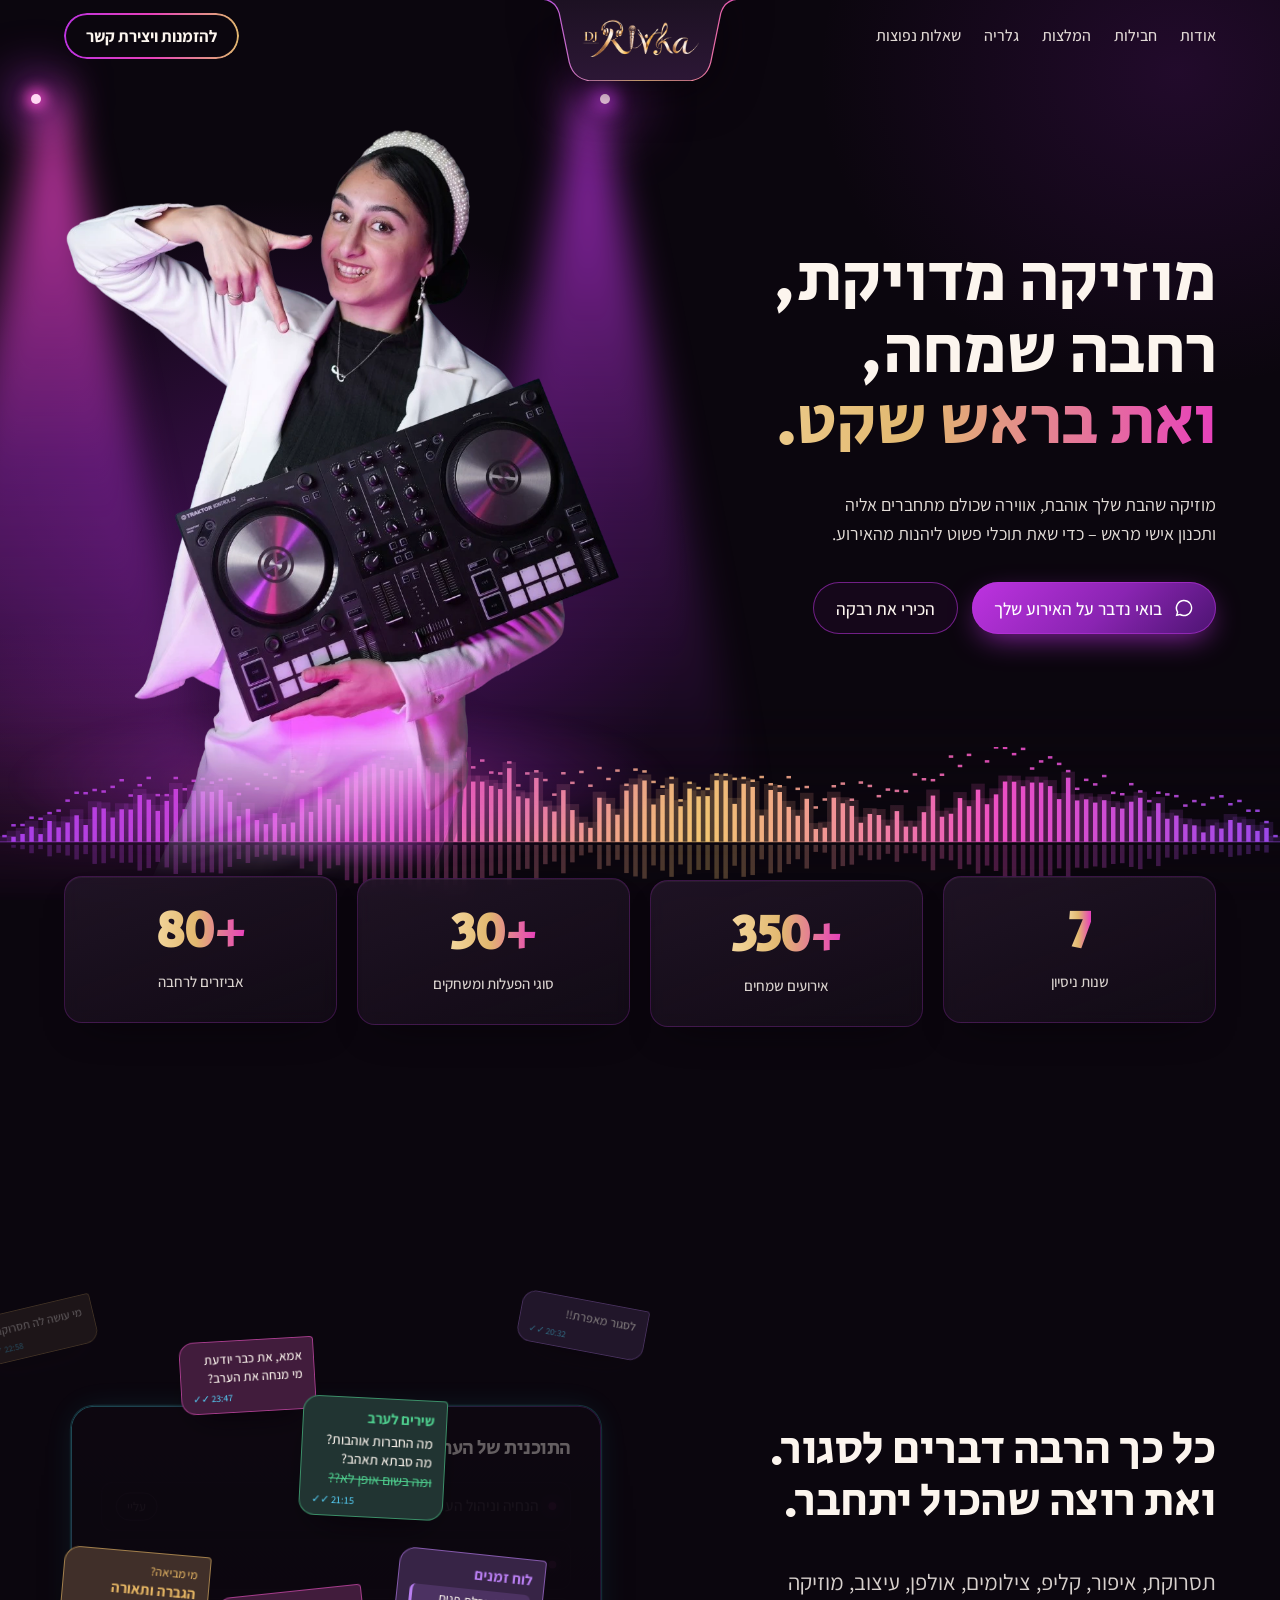
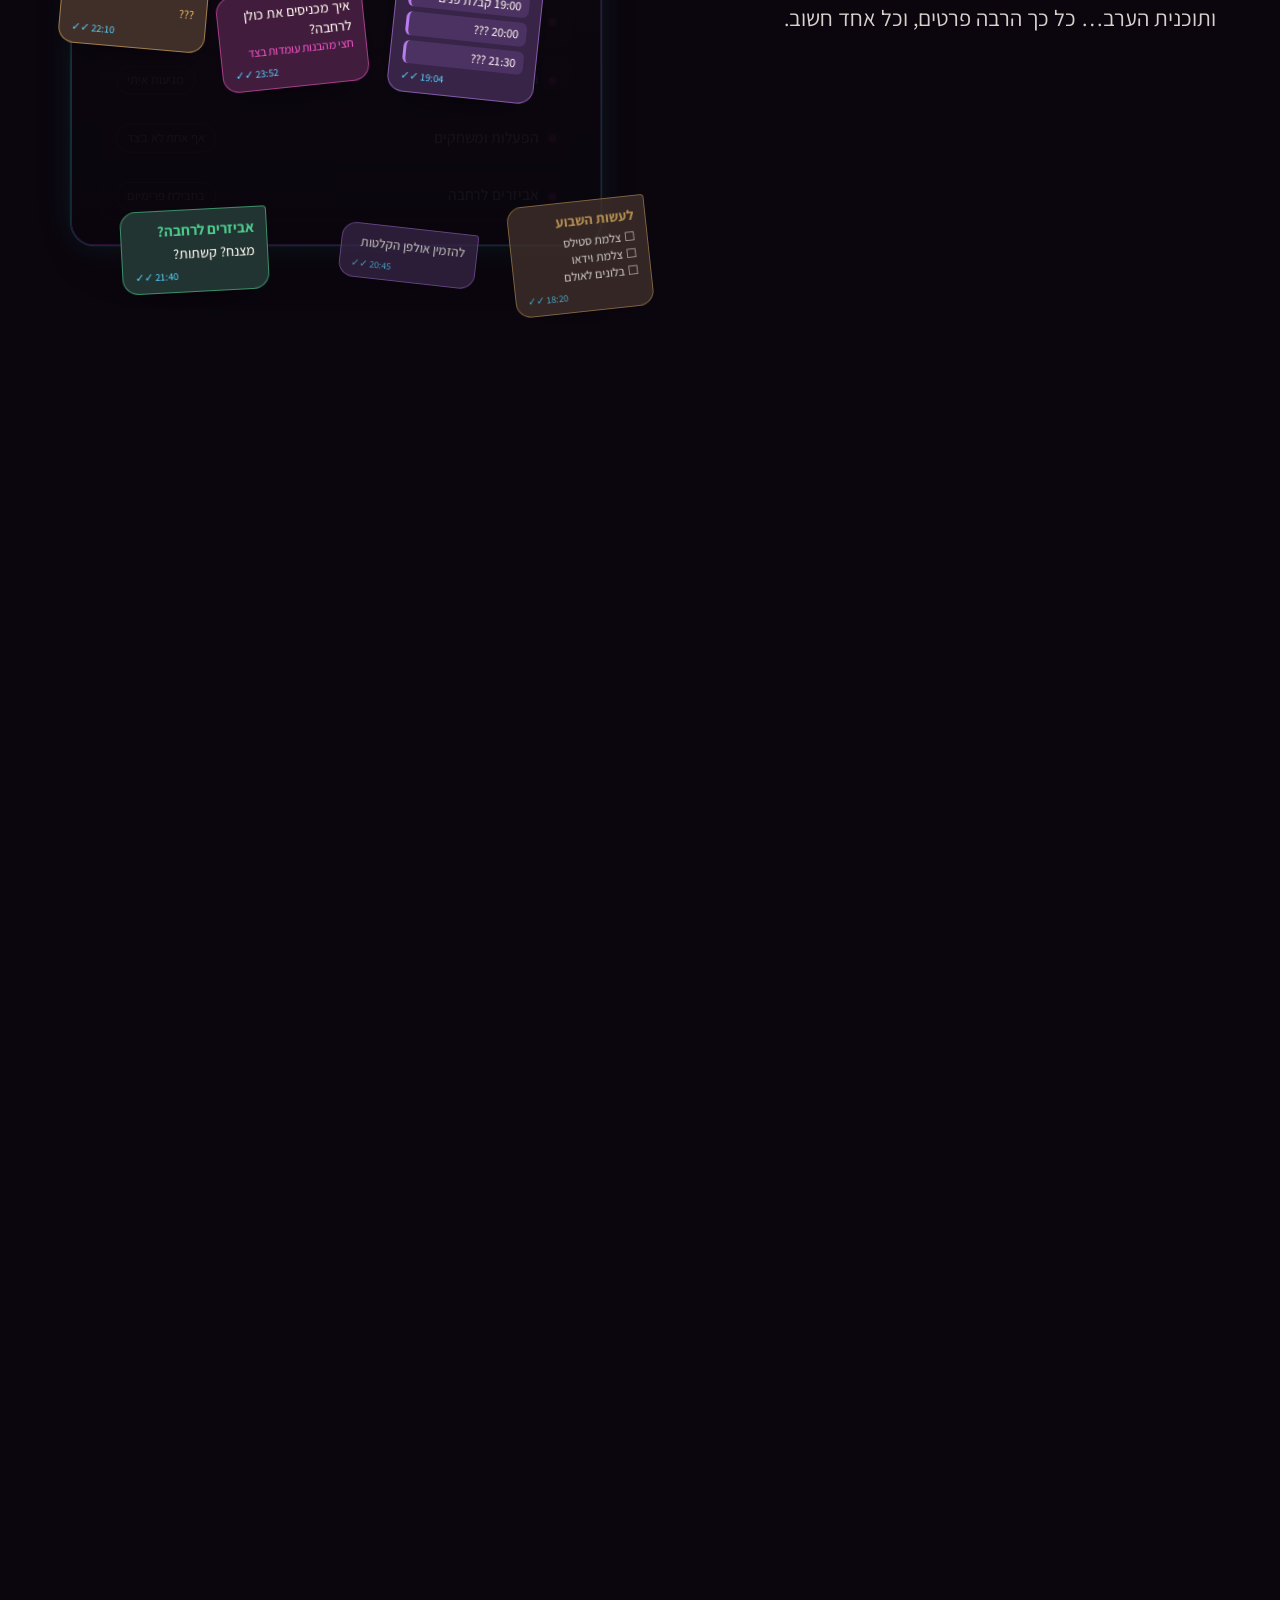
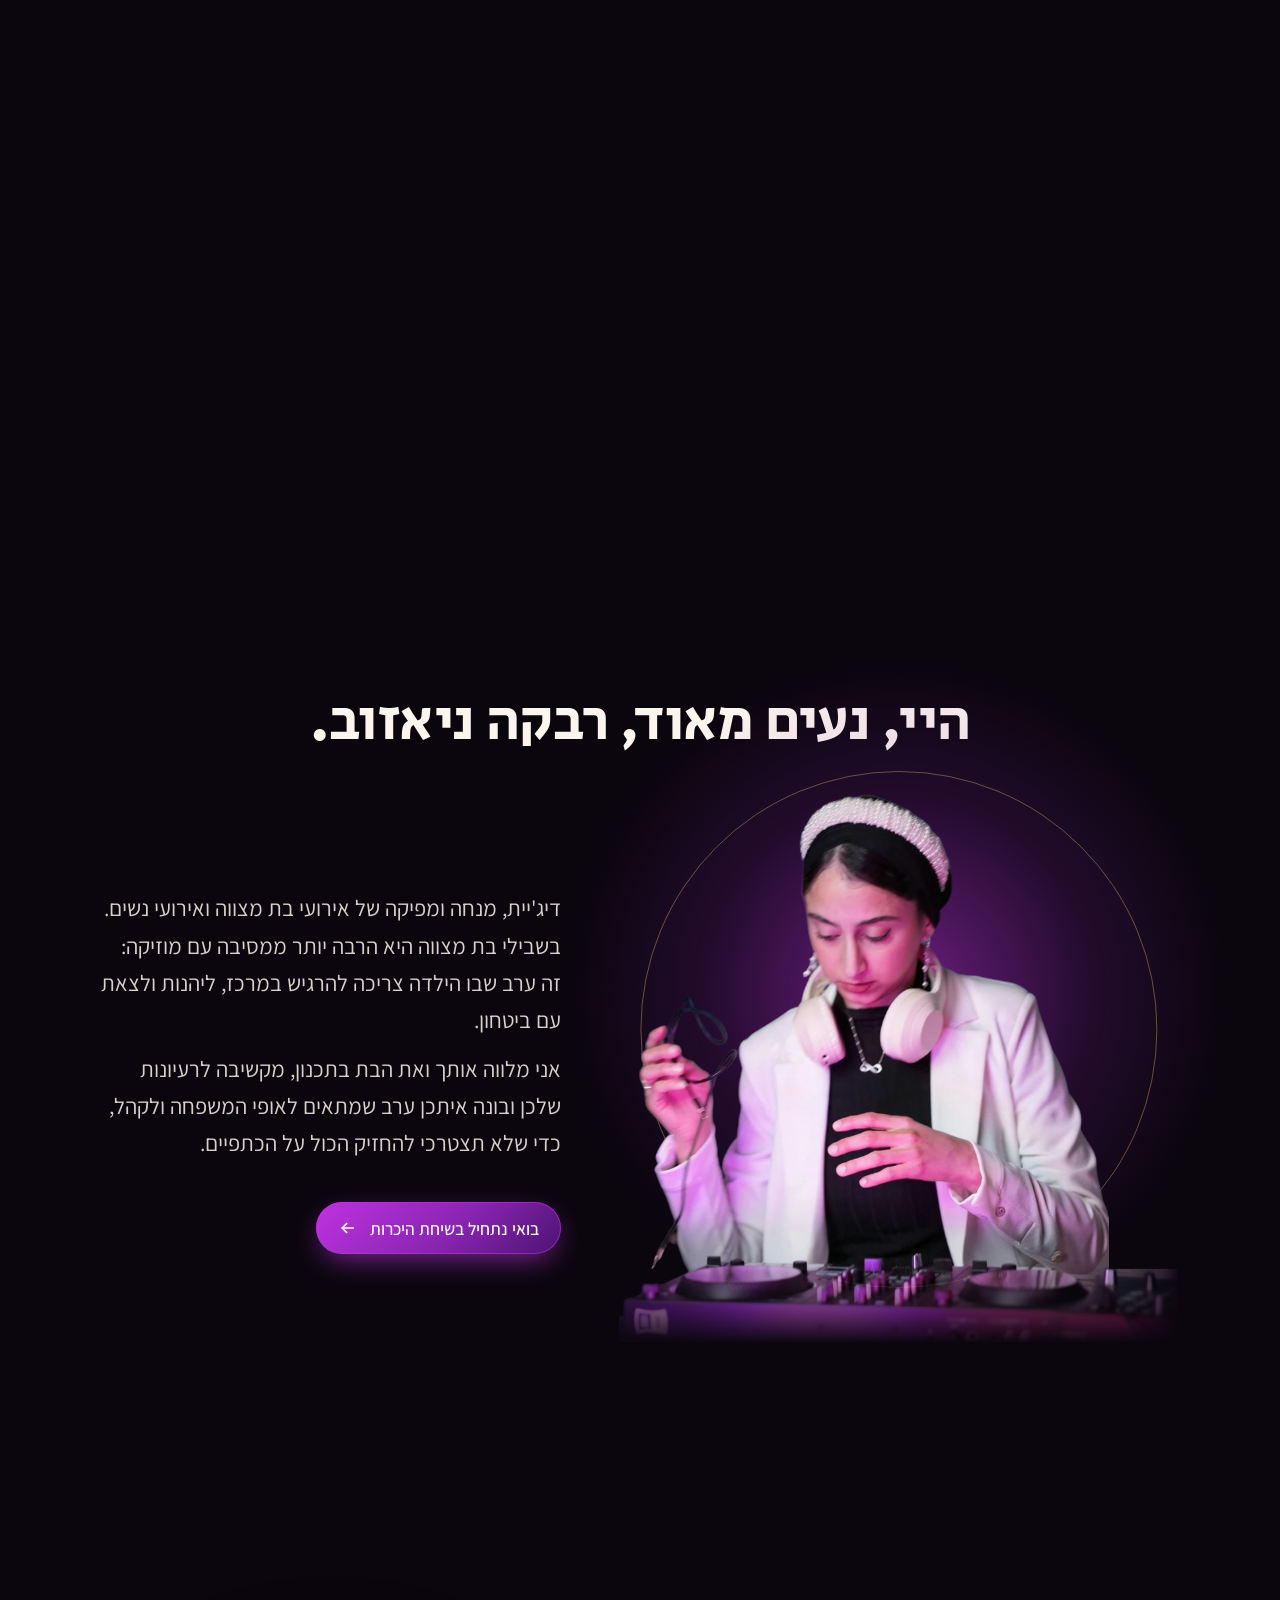
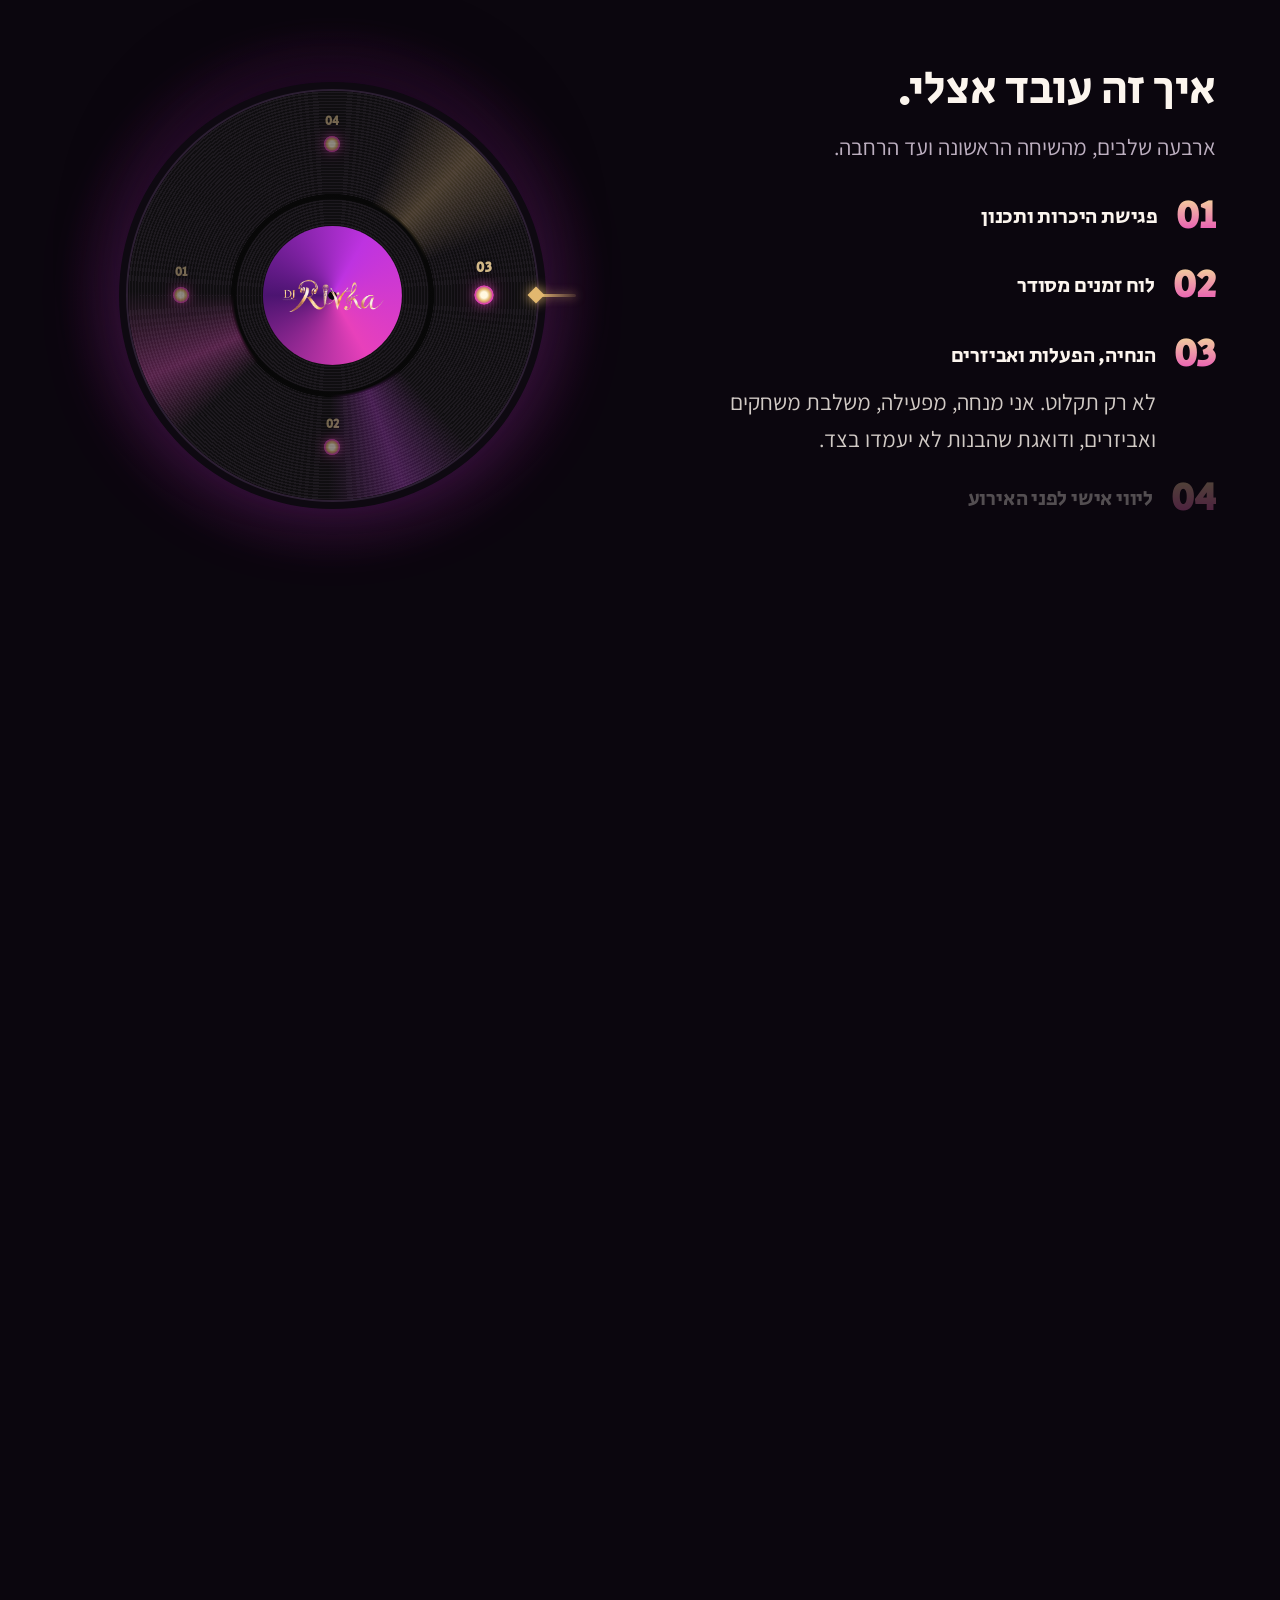
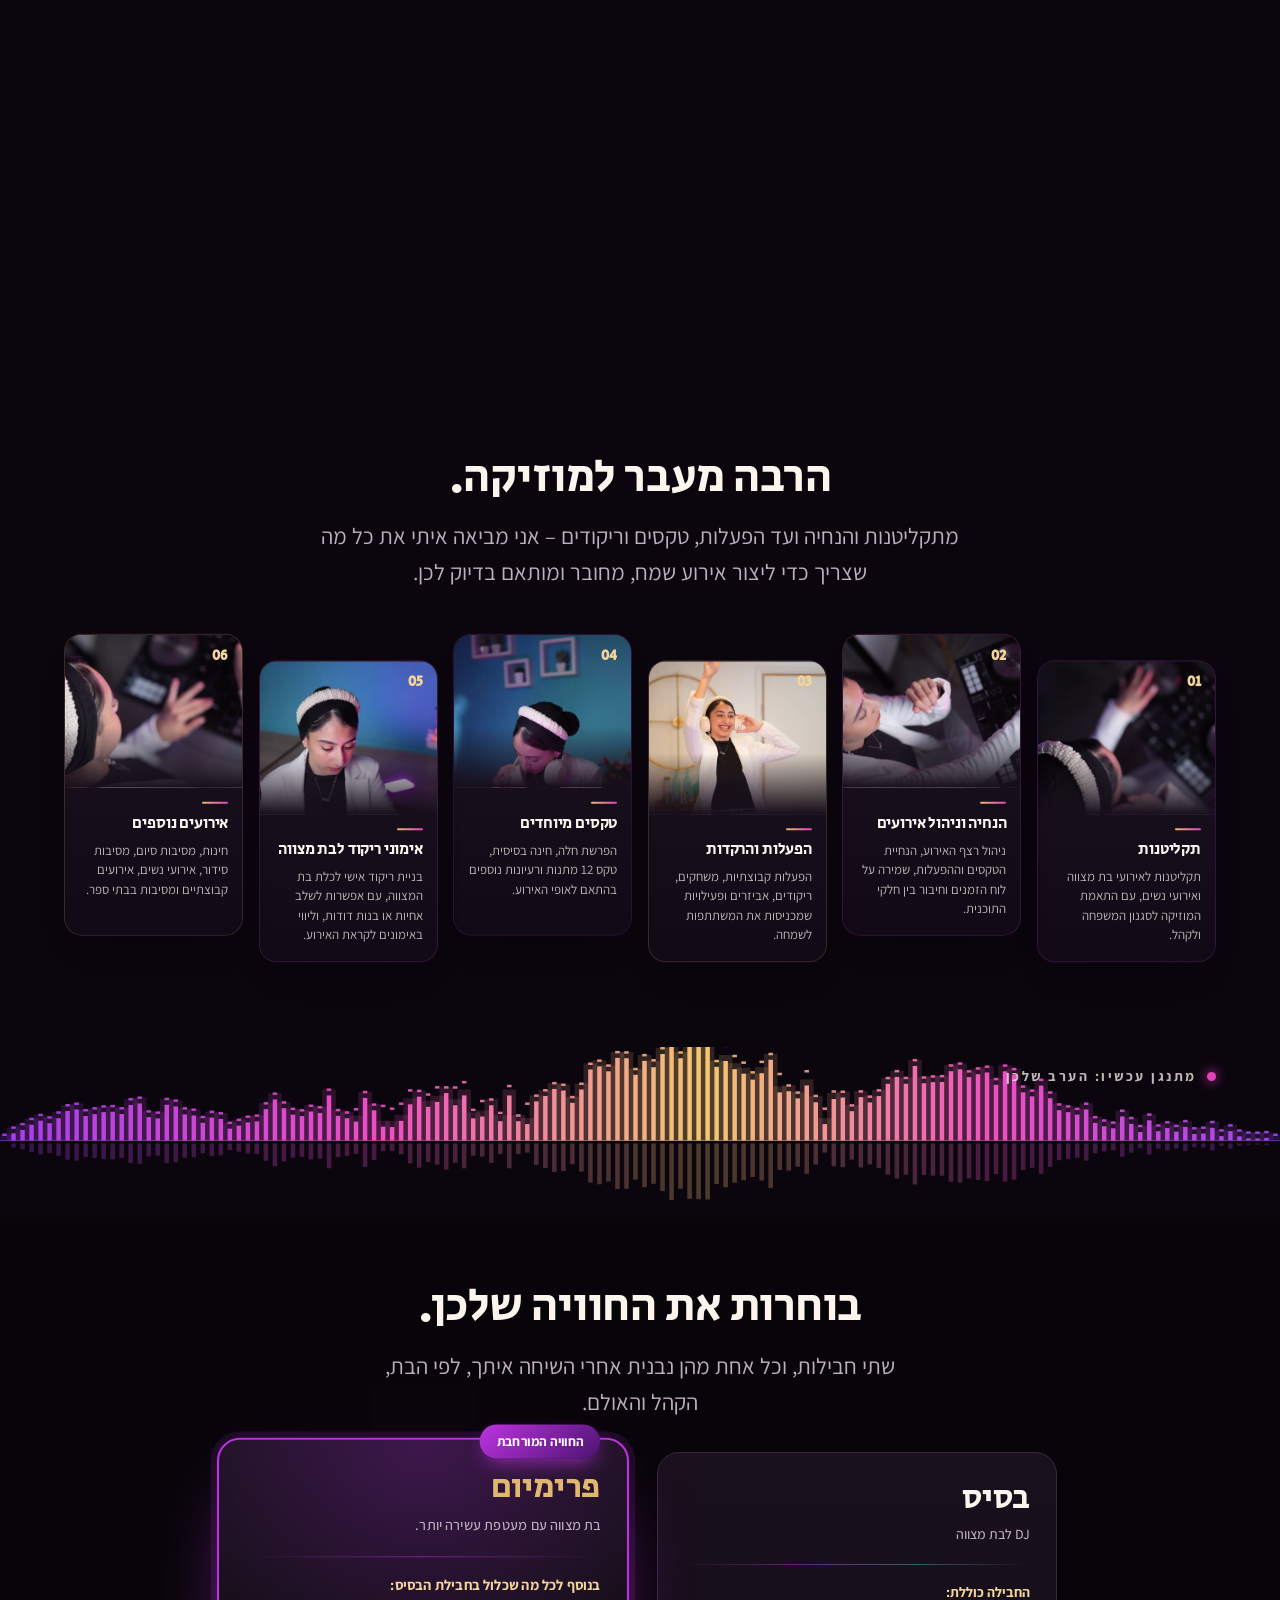
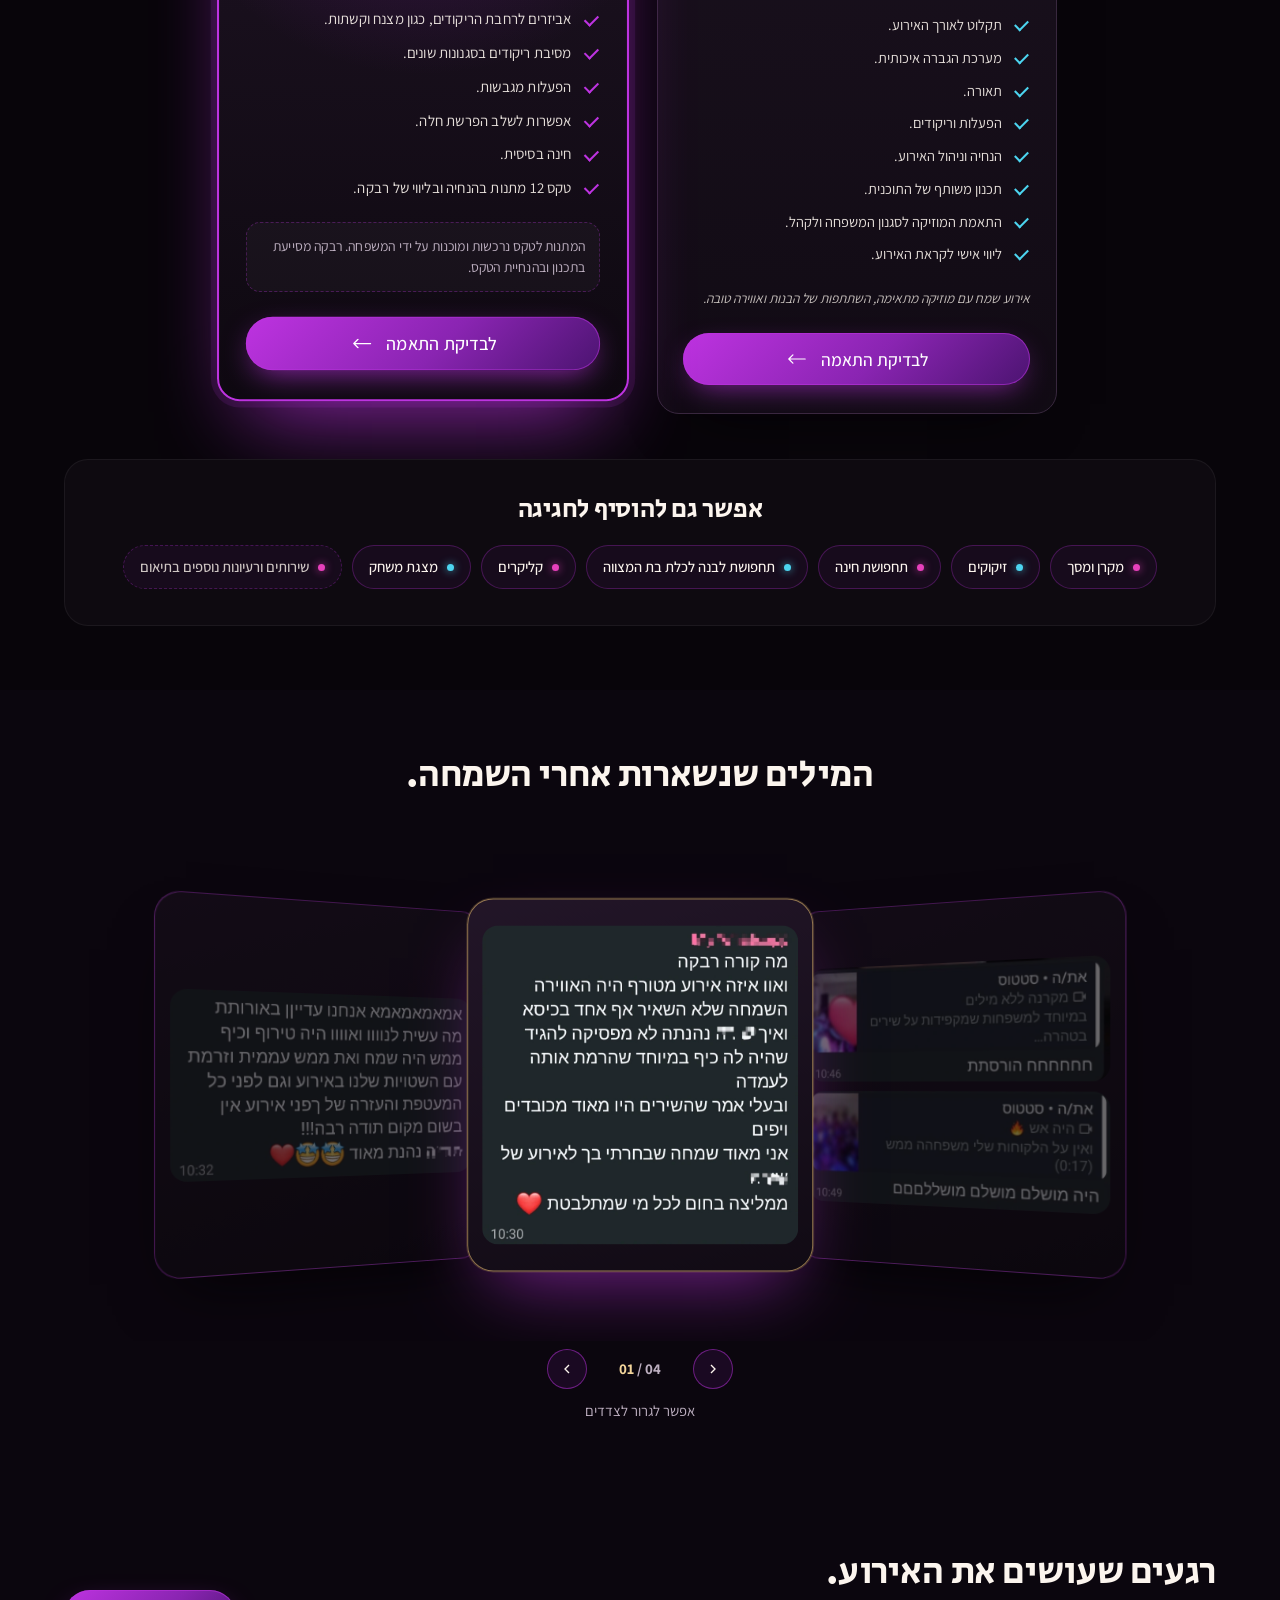
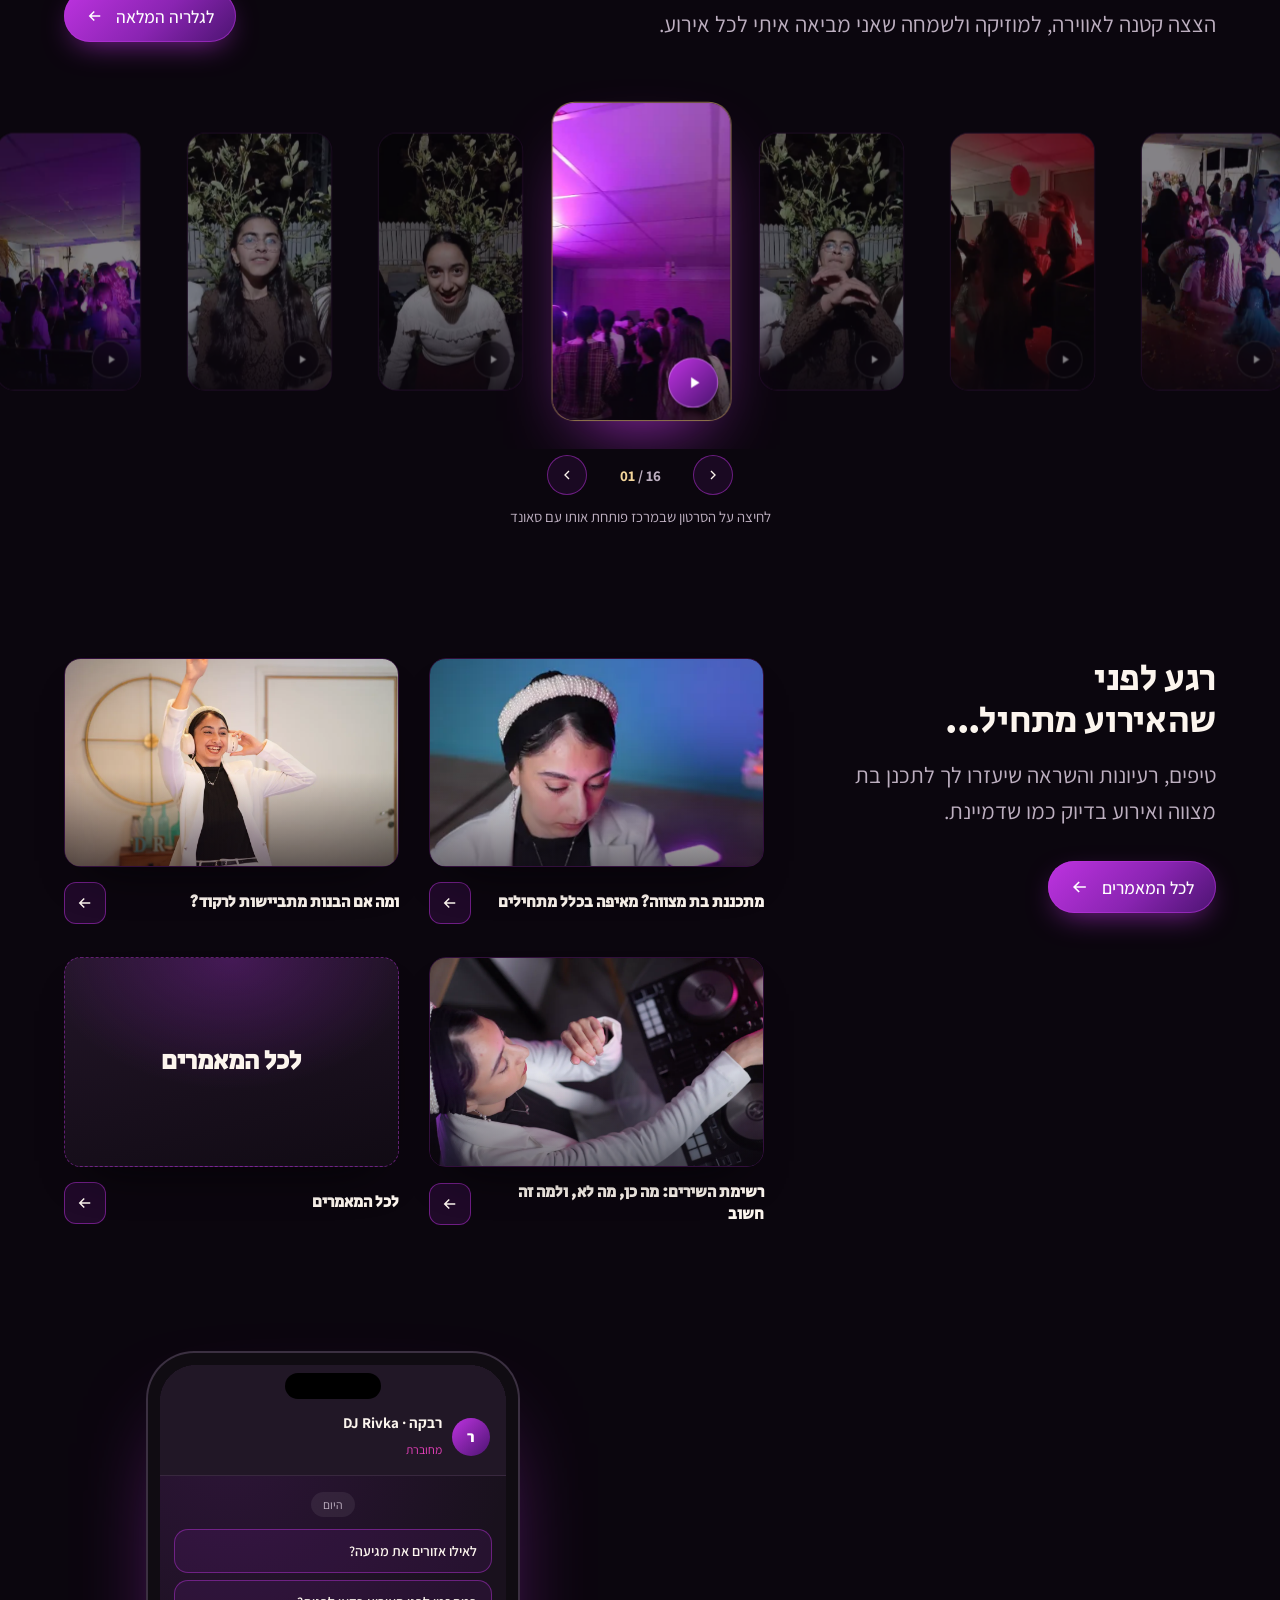
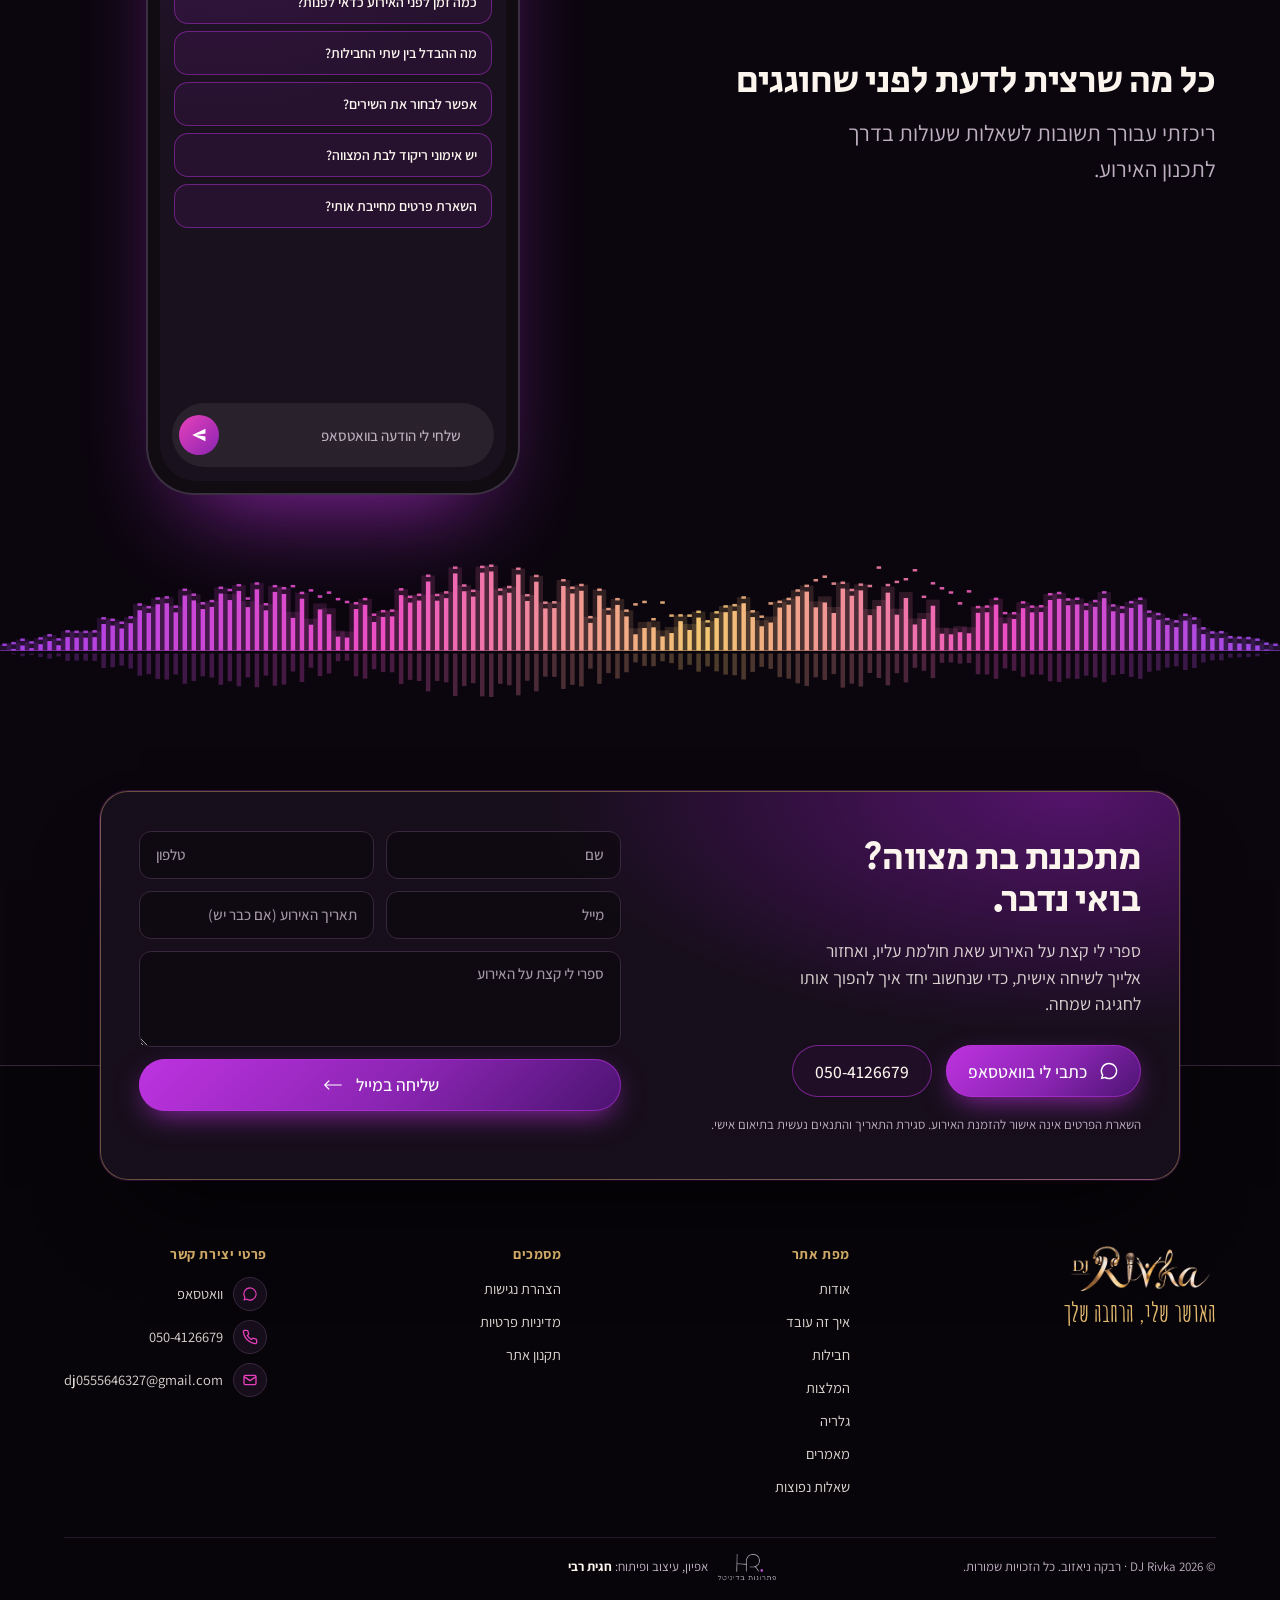
==== commit 964f2edb: "FAQ on computers: heading and subtitle back on the right, phone on the left" ====
--- a/link/index.html
+++ b/link/index.html
@@ -19,8 +19,8 @@
 <meta property="og:image:alt" content="DJ רבקה ניאזוב עם קונטרולר, דיג׳יית ומנחה לבת מצווה">
 <meta name="twitter:card" content="summary_large_image">
 <meta name="twitter:image" content="https://hagitrabi.github.io/dj-rivka/public/img/dj-rivka-share.jpg">
-<meta http-equiv="refresh" content="0; url=../?v=202611181348">
-<script>location.replace('../?v=202611181348' + location.hash)</script>
+<meta http-equiv="refresh" content="0; url=../?v=202611181744">
+<script>location.replace('../?v=202611181744' + location.hash)</script>
 </head>
 <body><a href="../">DJ Rivka</a></body>
 </html>
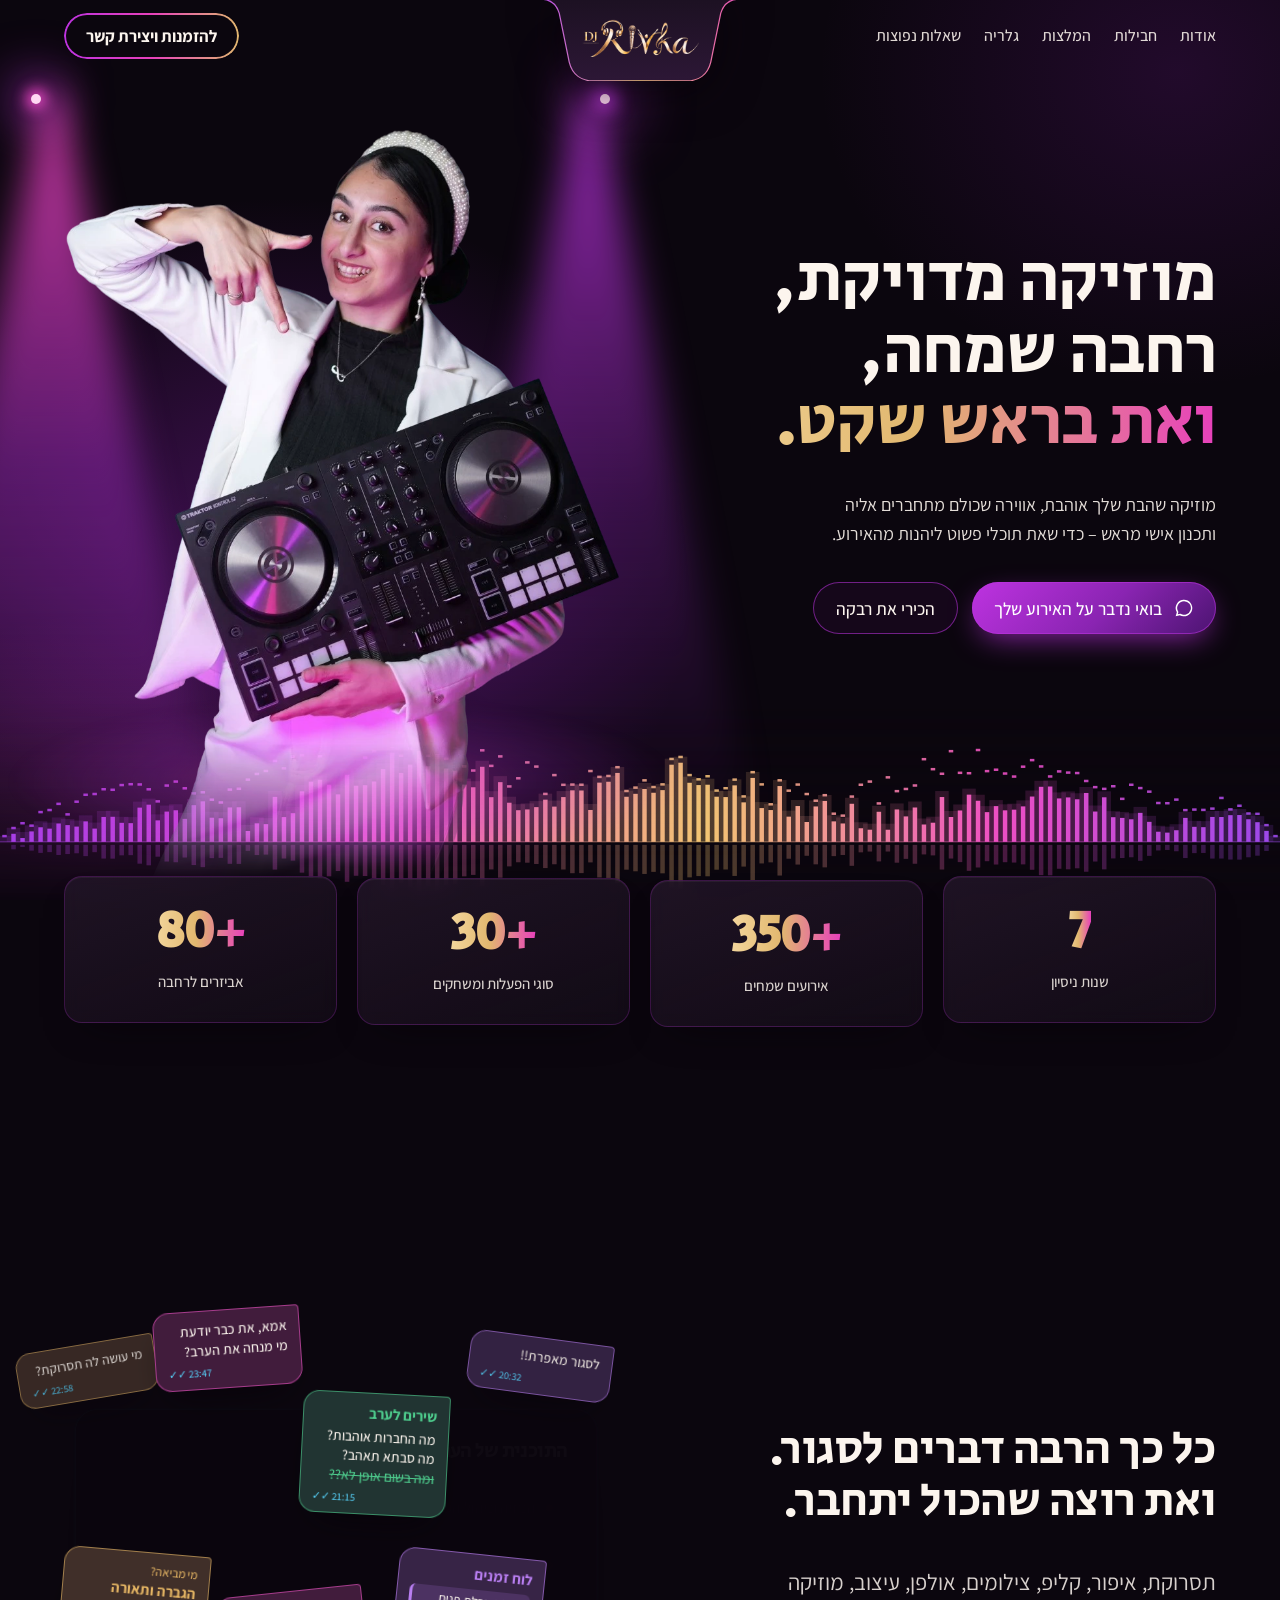
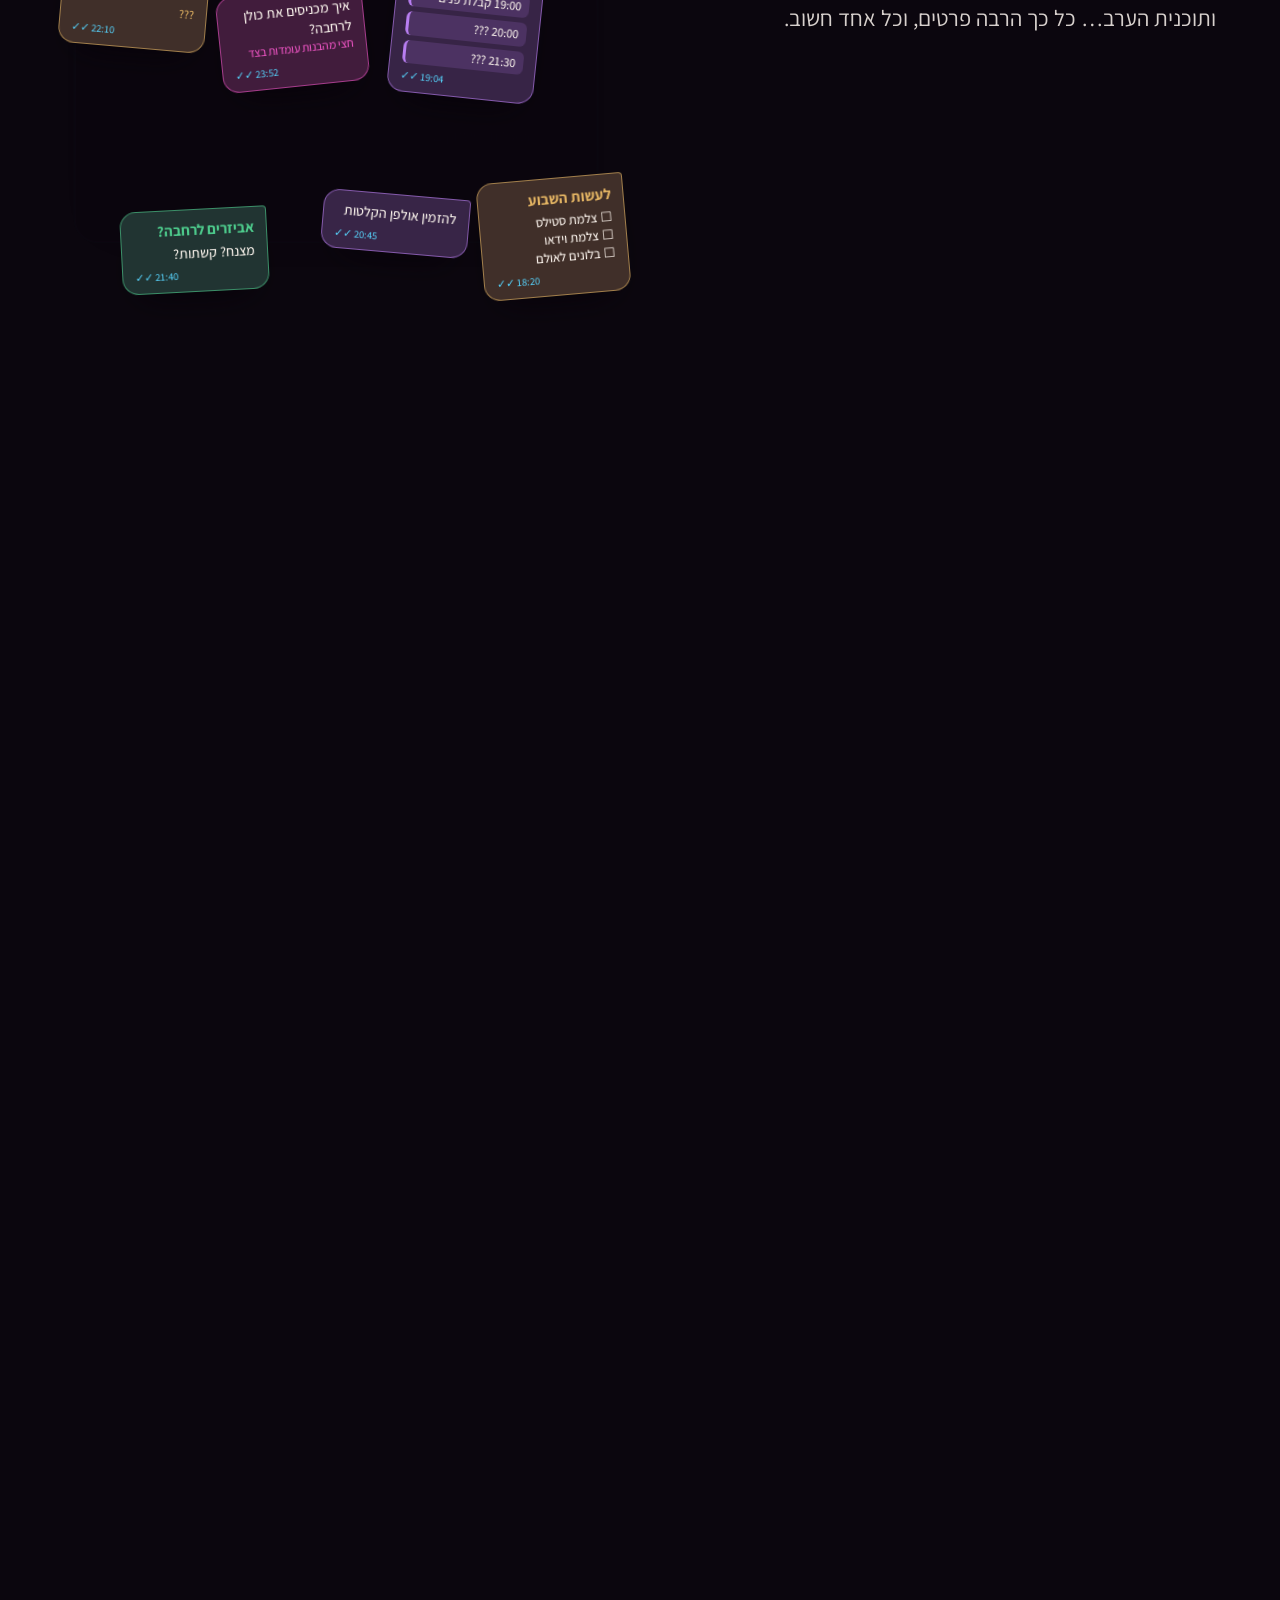
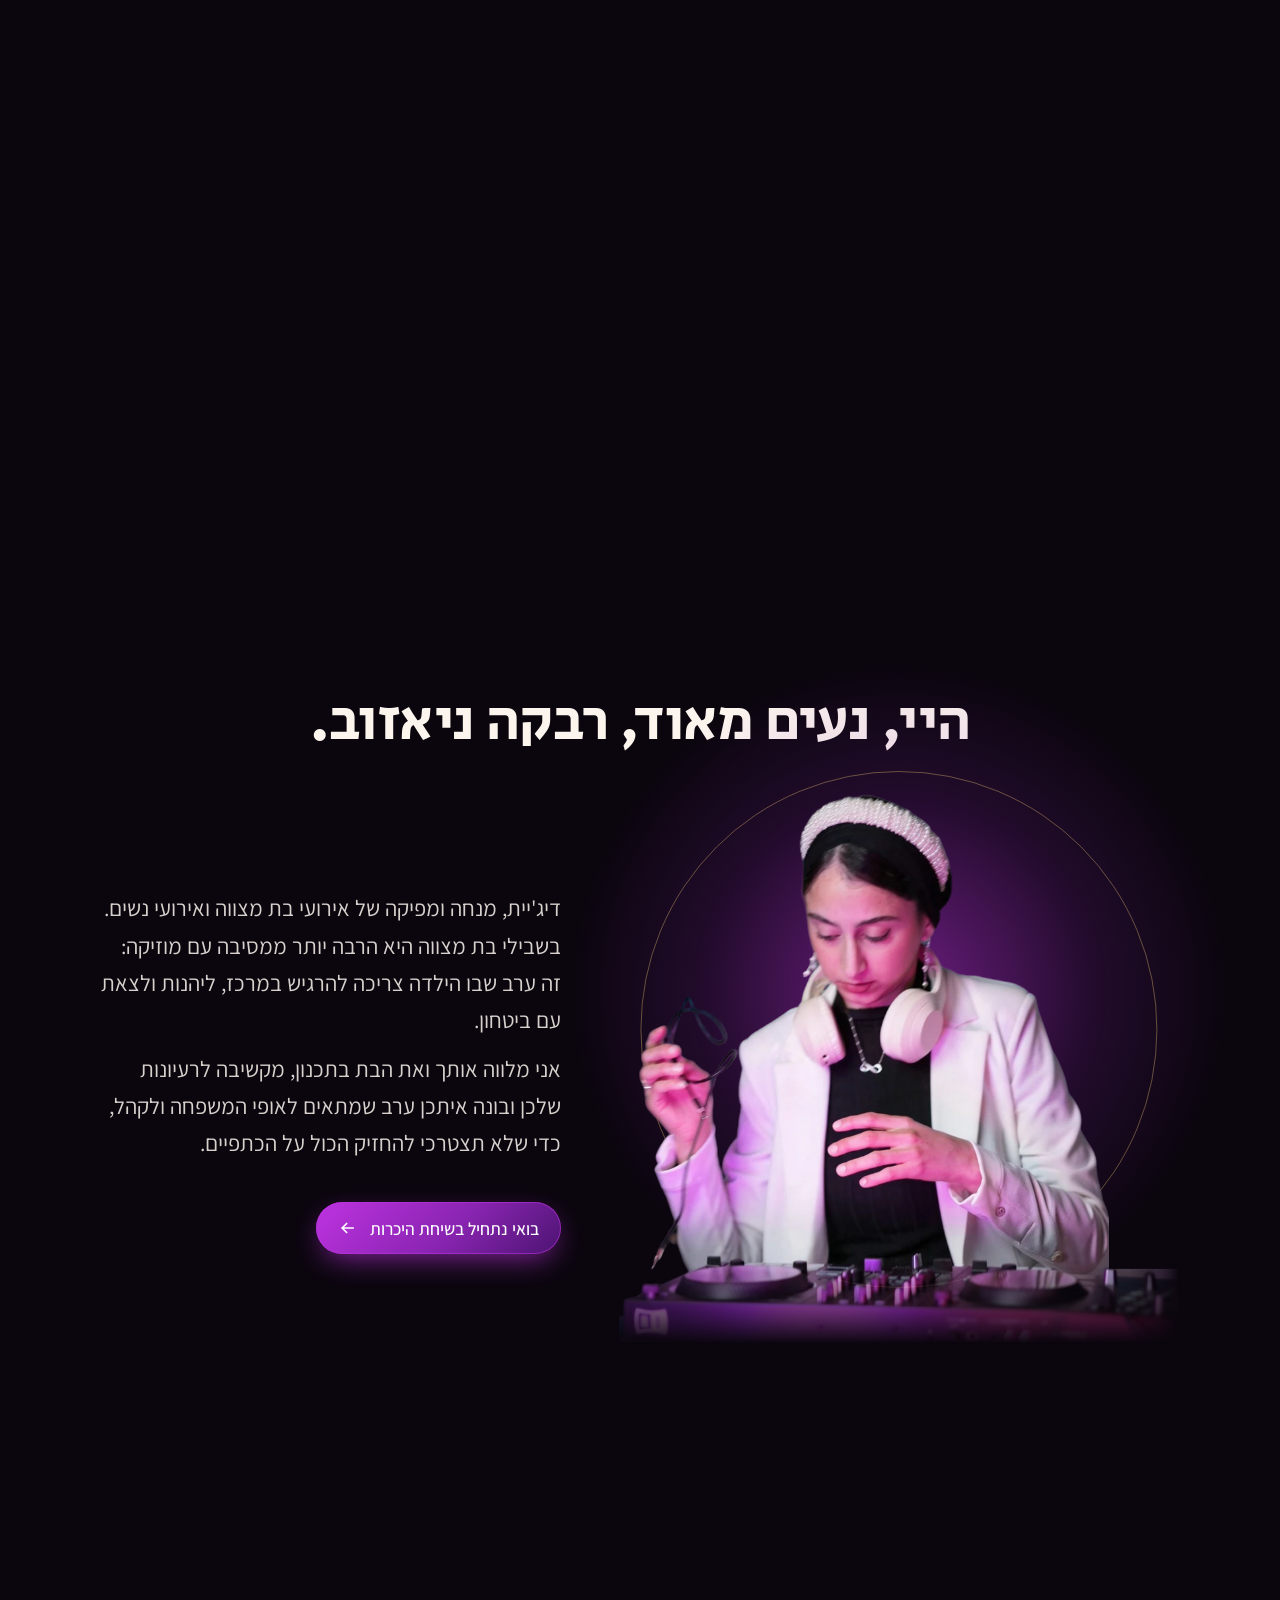
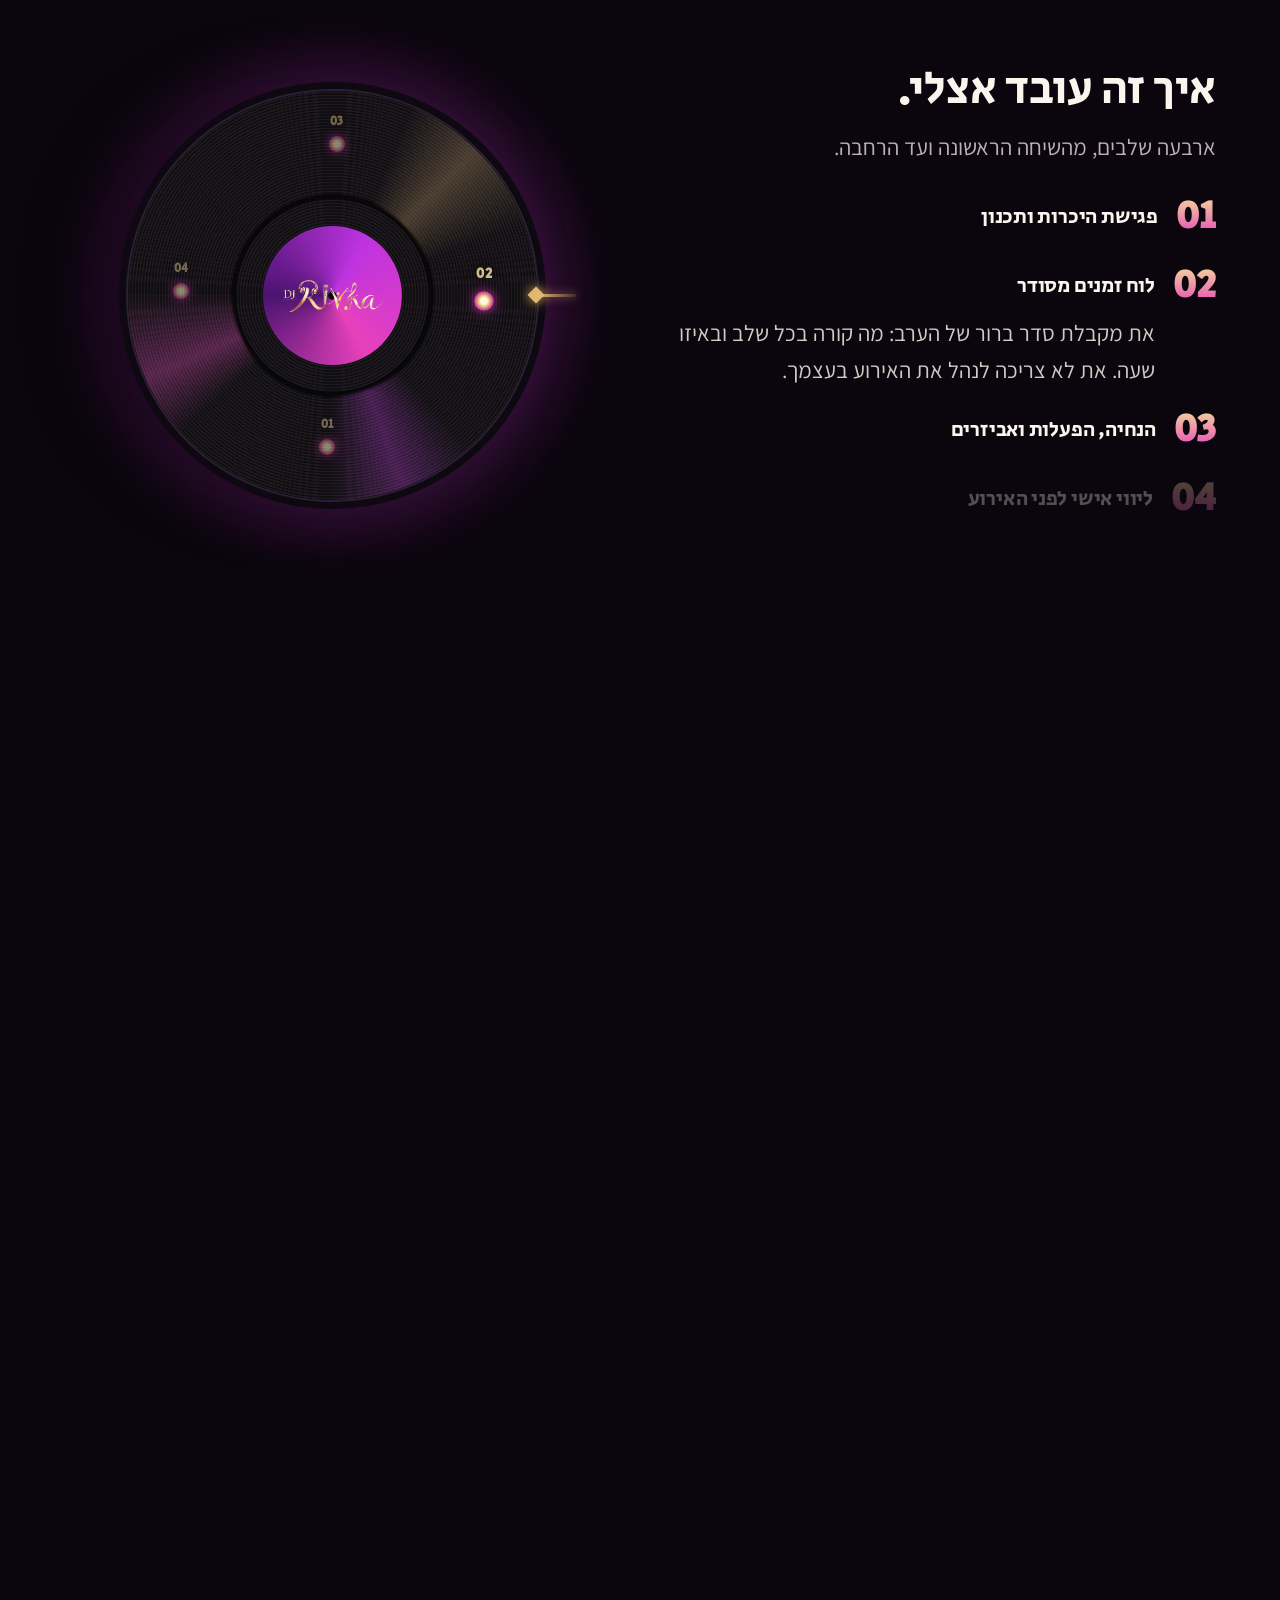
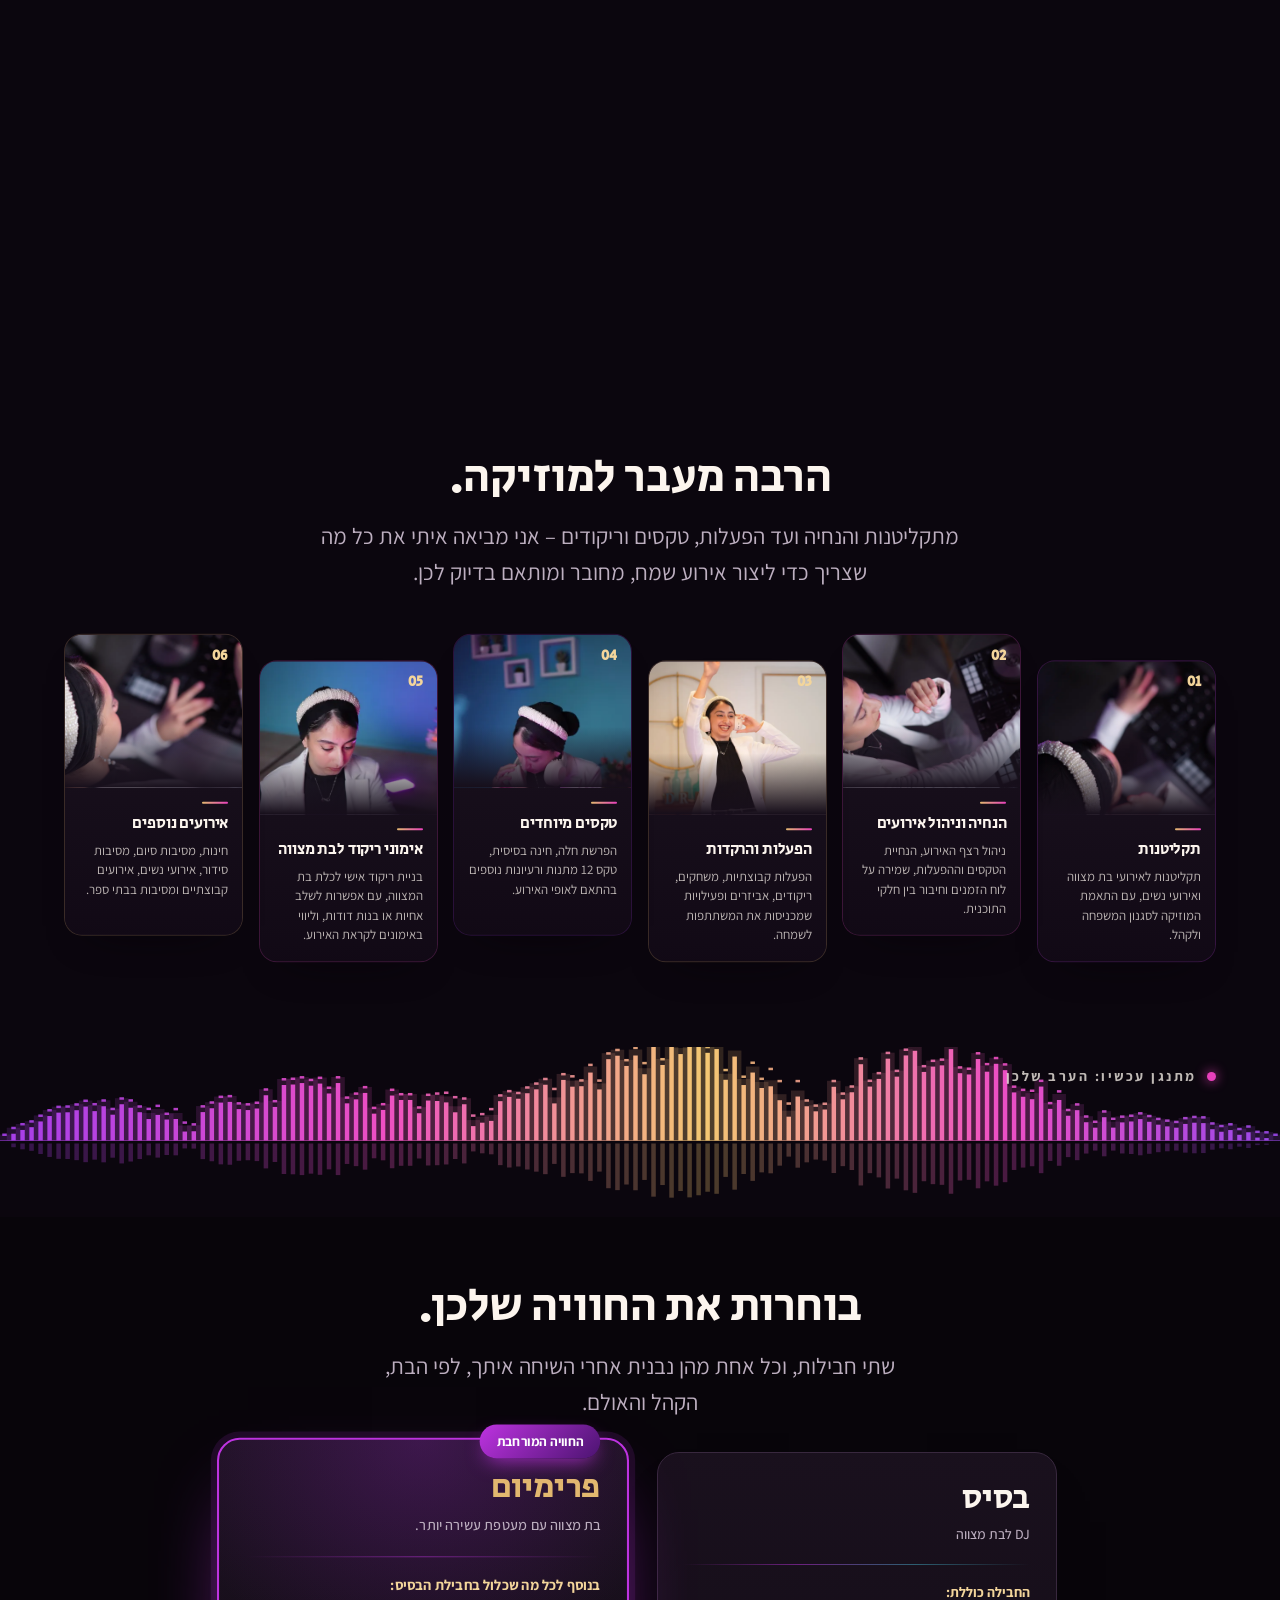
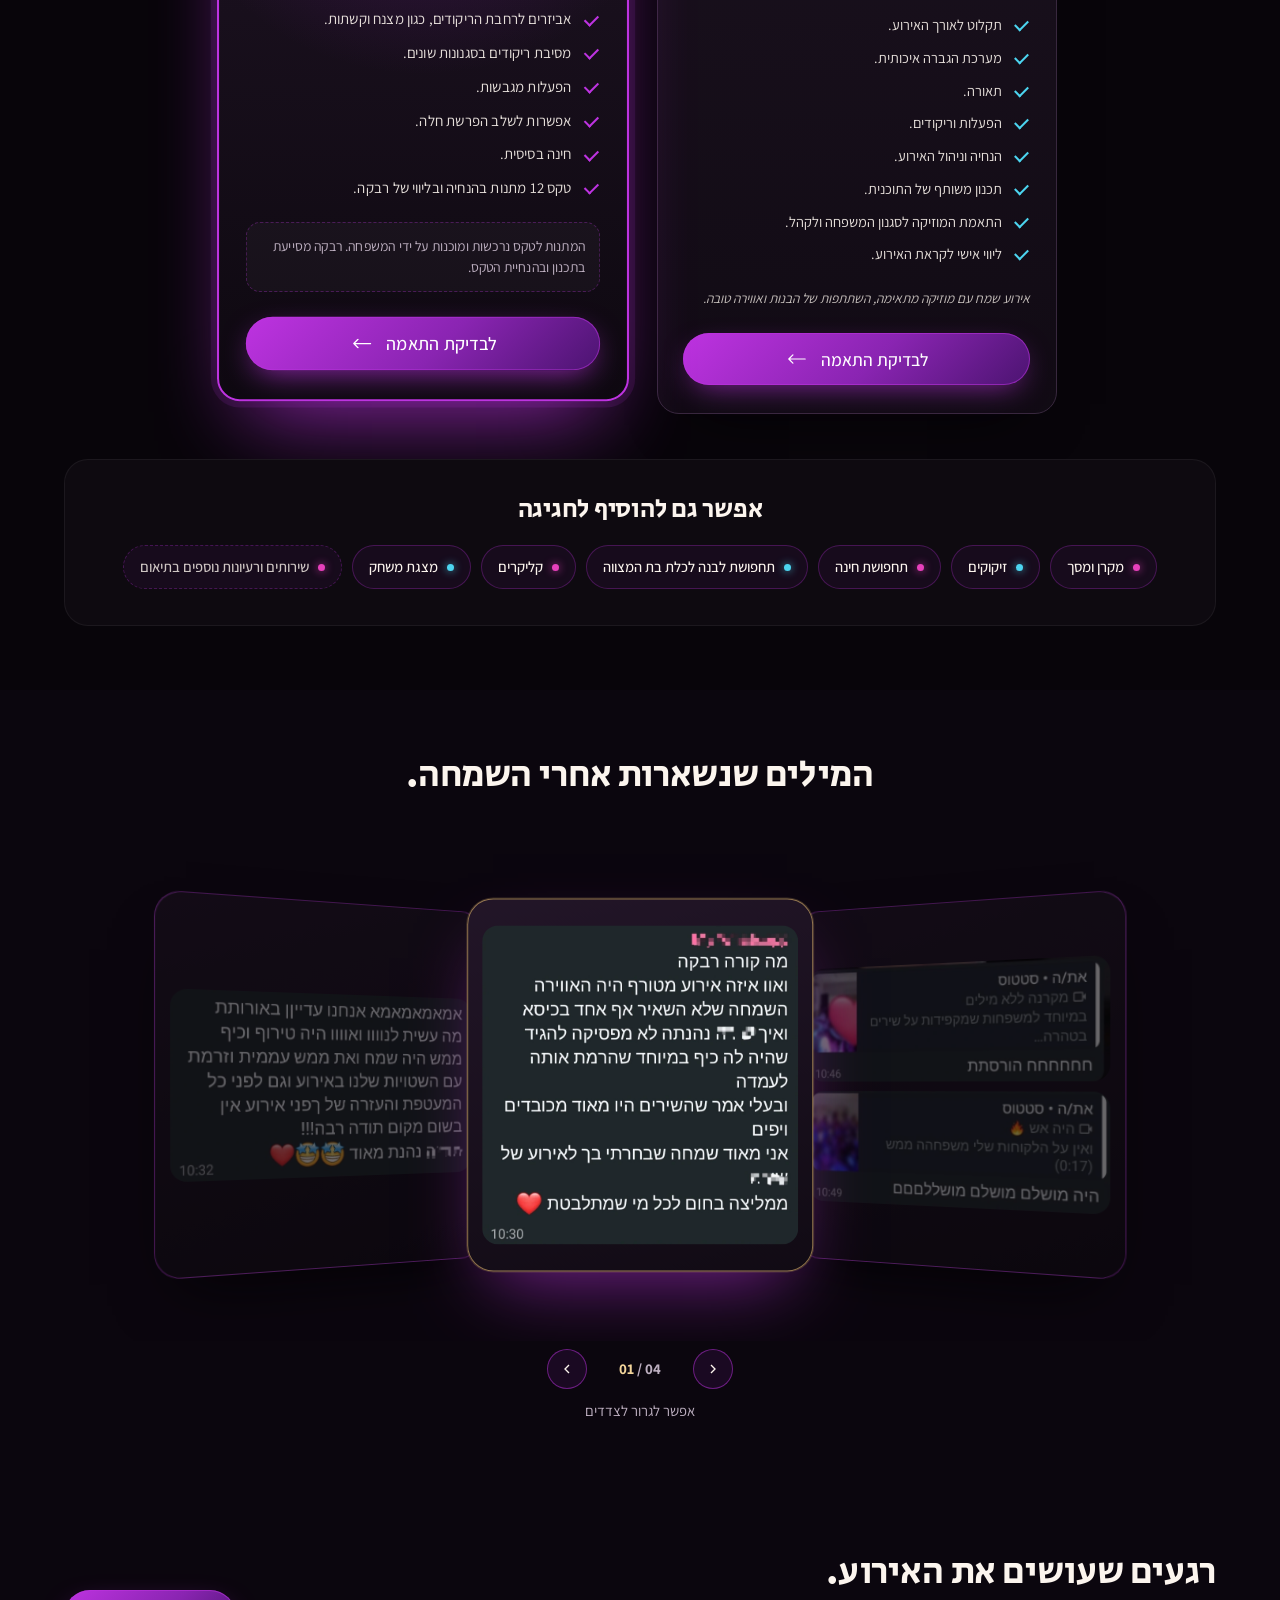
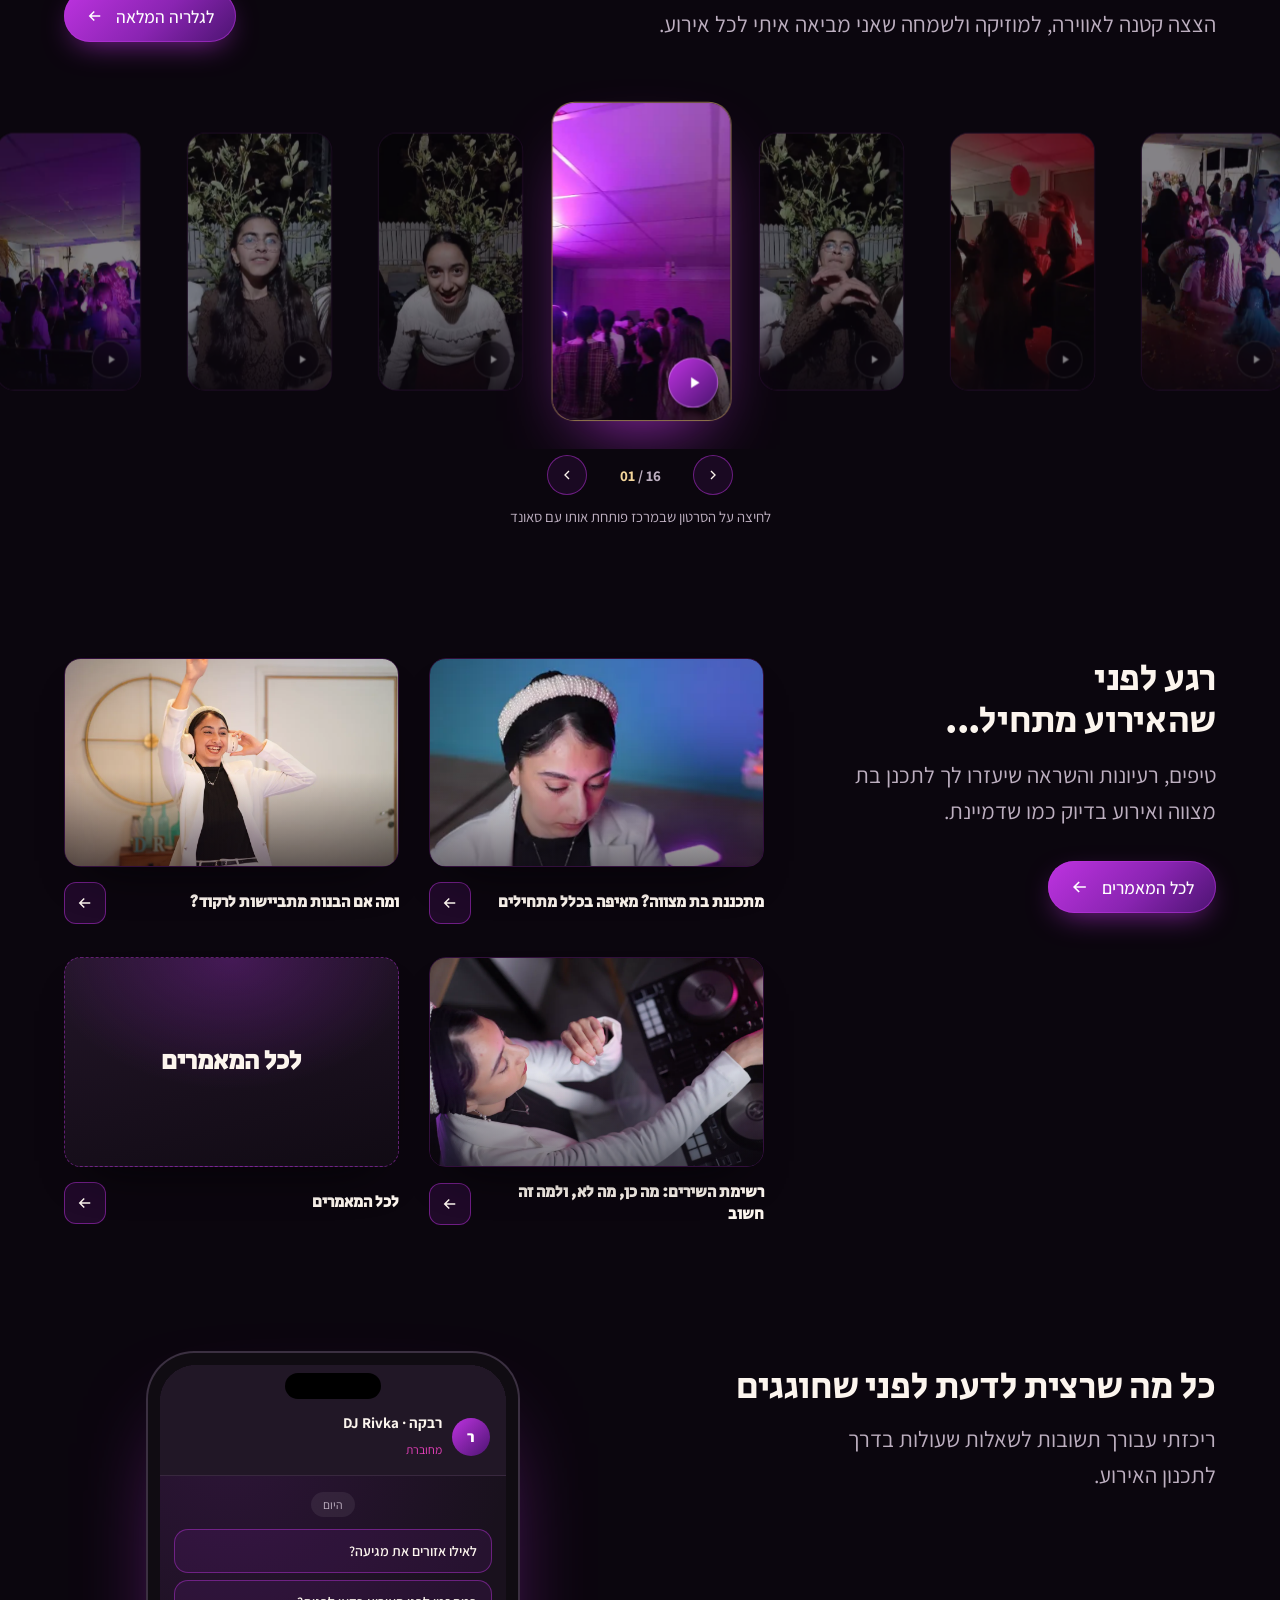
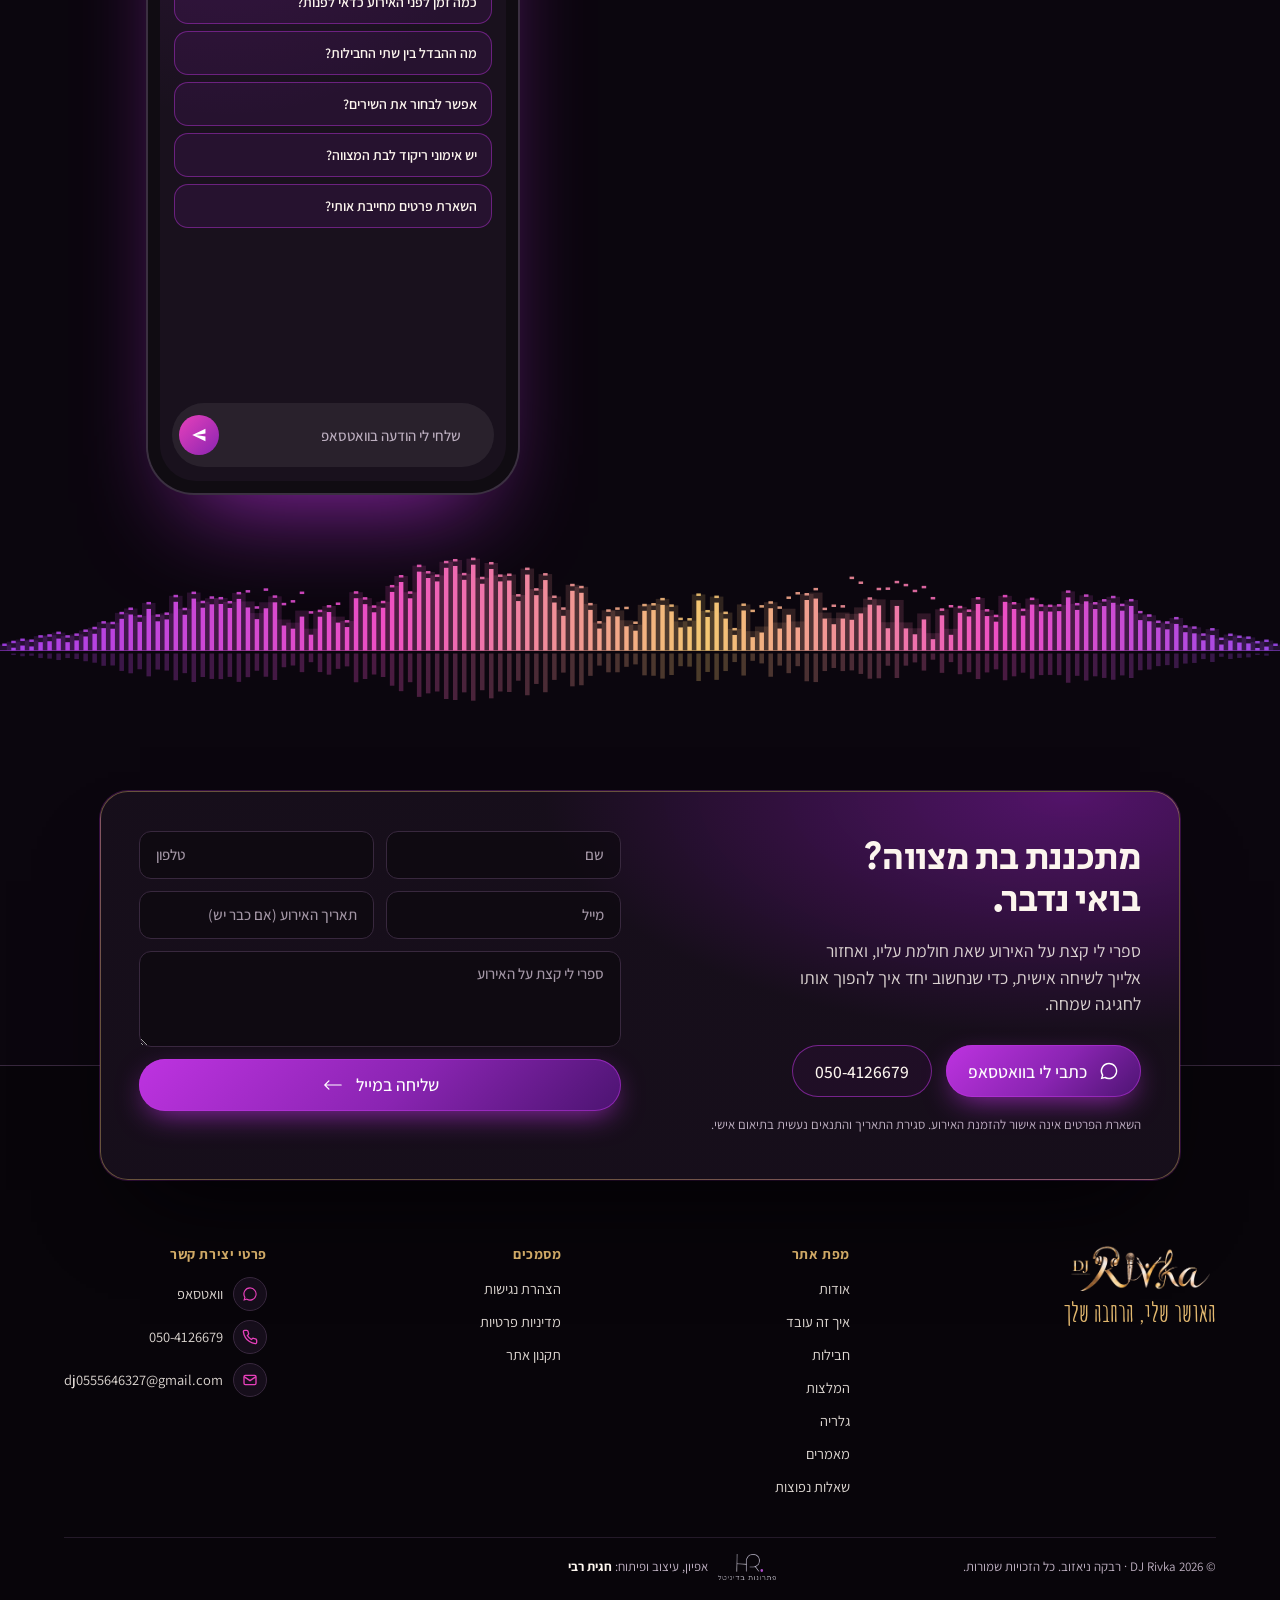
==== commit f447f7db: "FAQ heading at the top, on the same line as the rest of the site" ====
--- a/link/index.html
+++ b/link/index.html
@@ -19,8 +19,8 @@
 <meta property="og:image:alt" content="DJ רבקה ניאזוב עם קונטרולר, דיג׳יית ומנחה לבת מצווה">
 <meta name="twitter:card" content="summary_large_image">
 <meta name="twitter:image" content="https://hagitrabi.github.io/dj-rivka/public/img/dj-rivka-share.jpg">
-<meta http-equiv="refresh" content="0; url=../?v=202611181744">
-<script>location.replace('../?v=202611181744' + location.hash)</script>
+<meta http-equiv="refresh" content="0; url=../?v=202611181748">
+<script>location.replace('../?v=202611181748' + location.hash)</script>
 </head>
 <body><a href="../">DJ Rivka</a></body>
 </html>
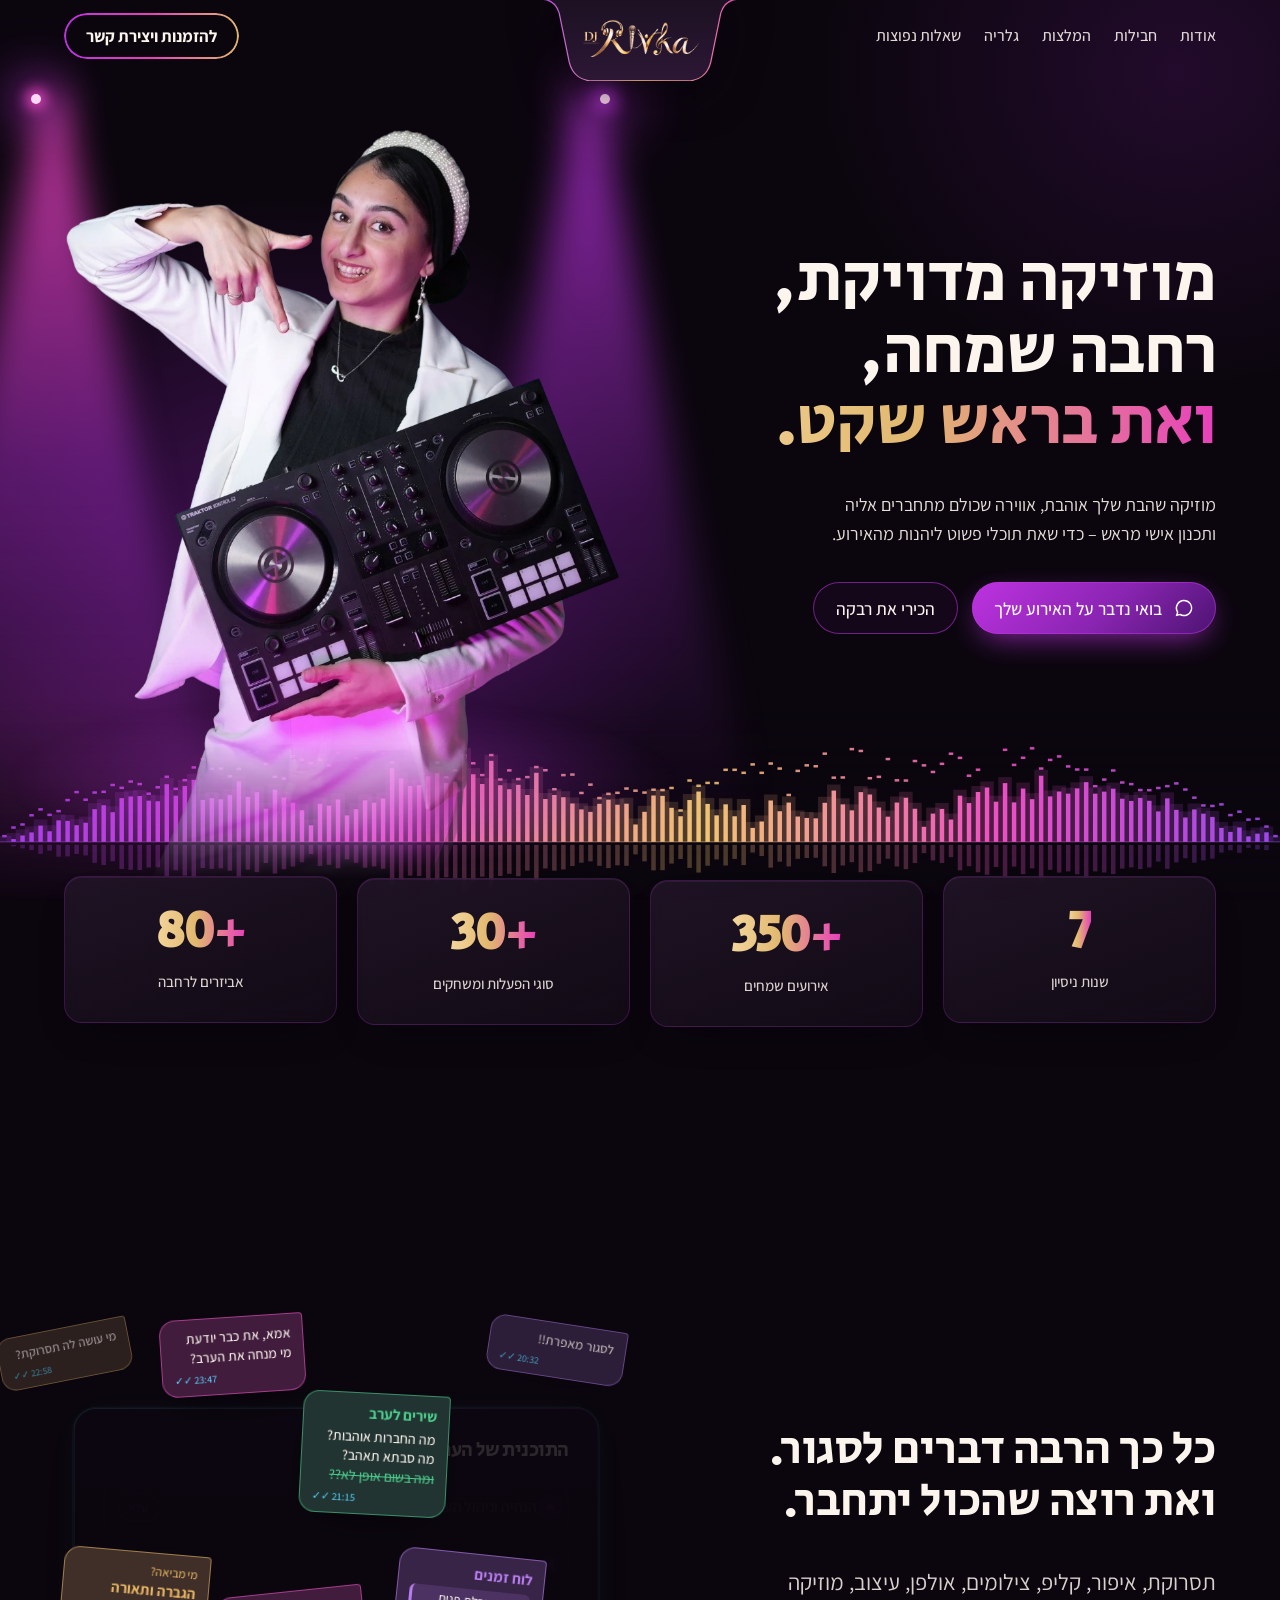
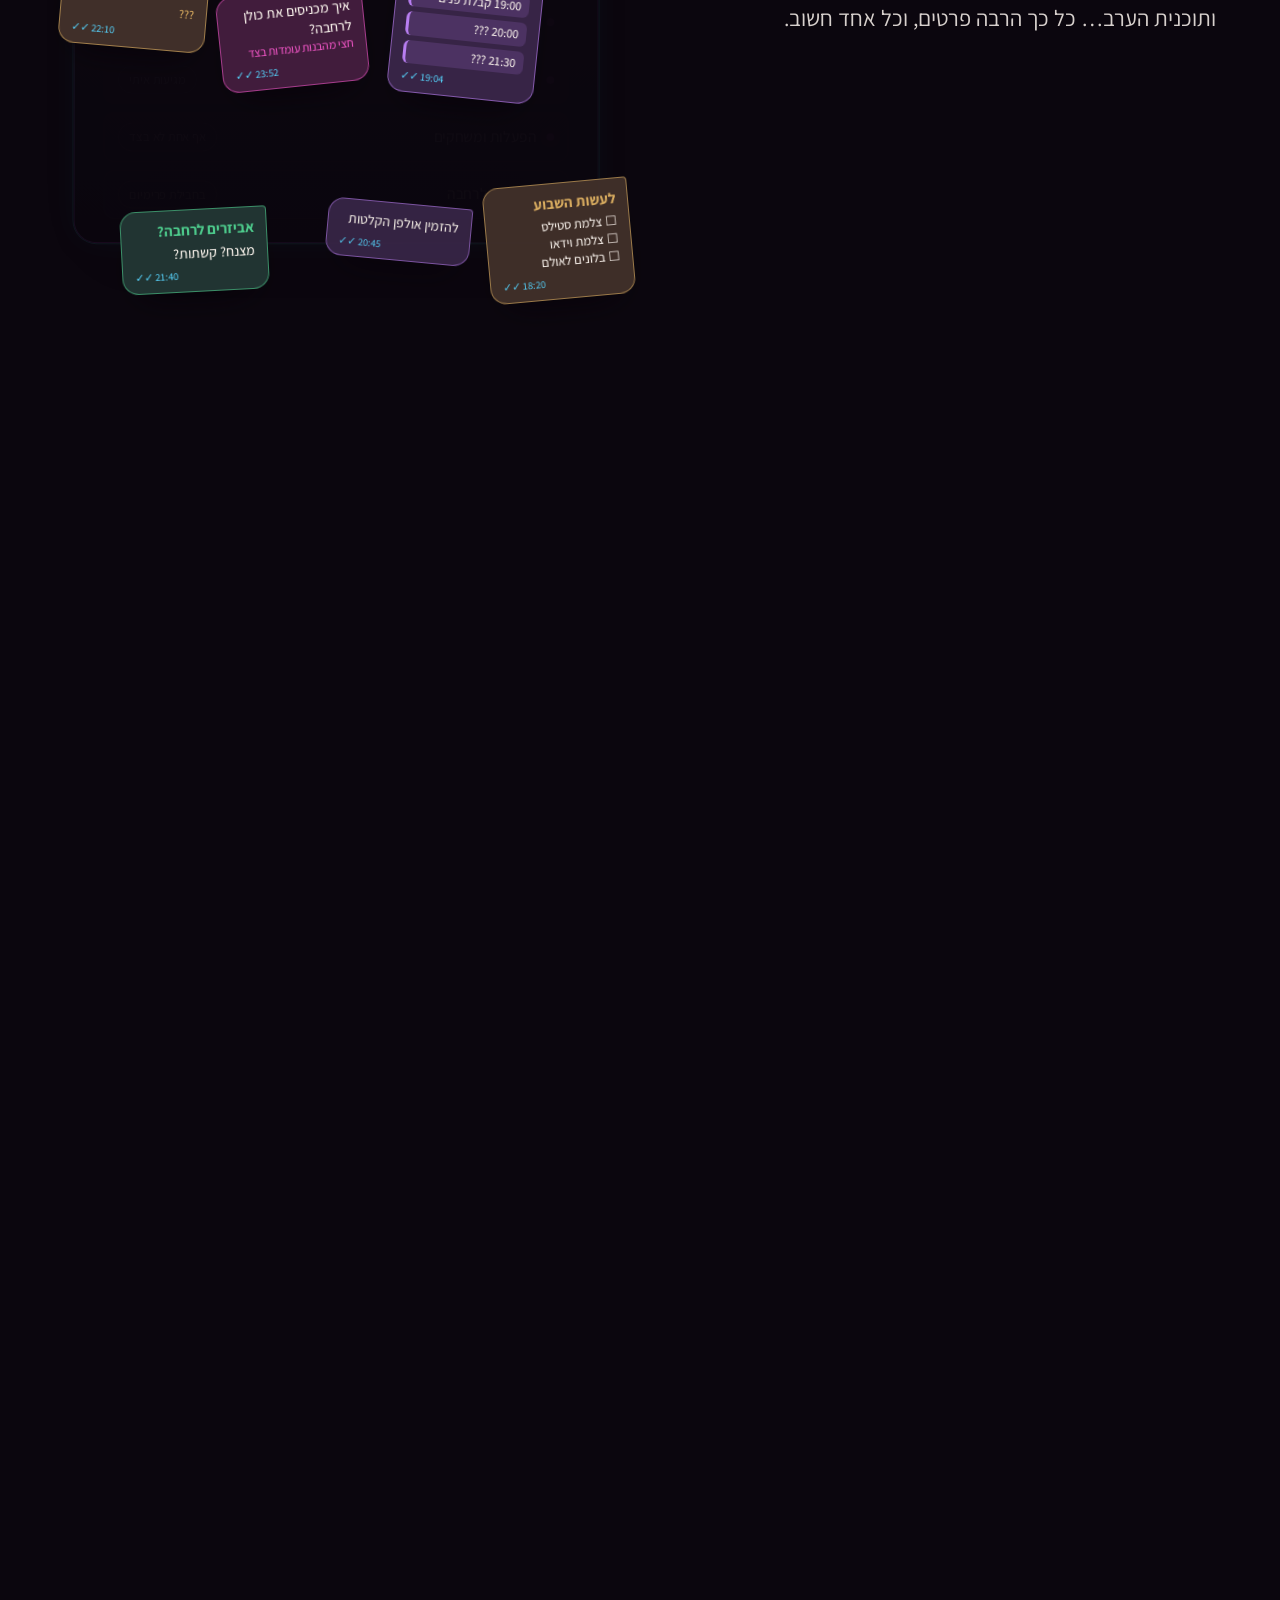
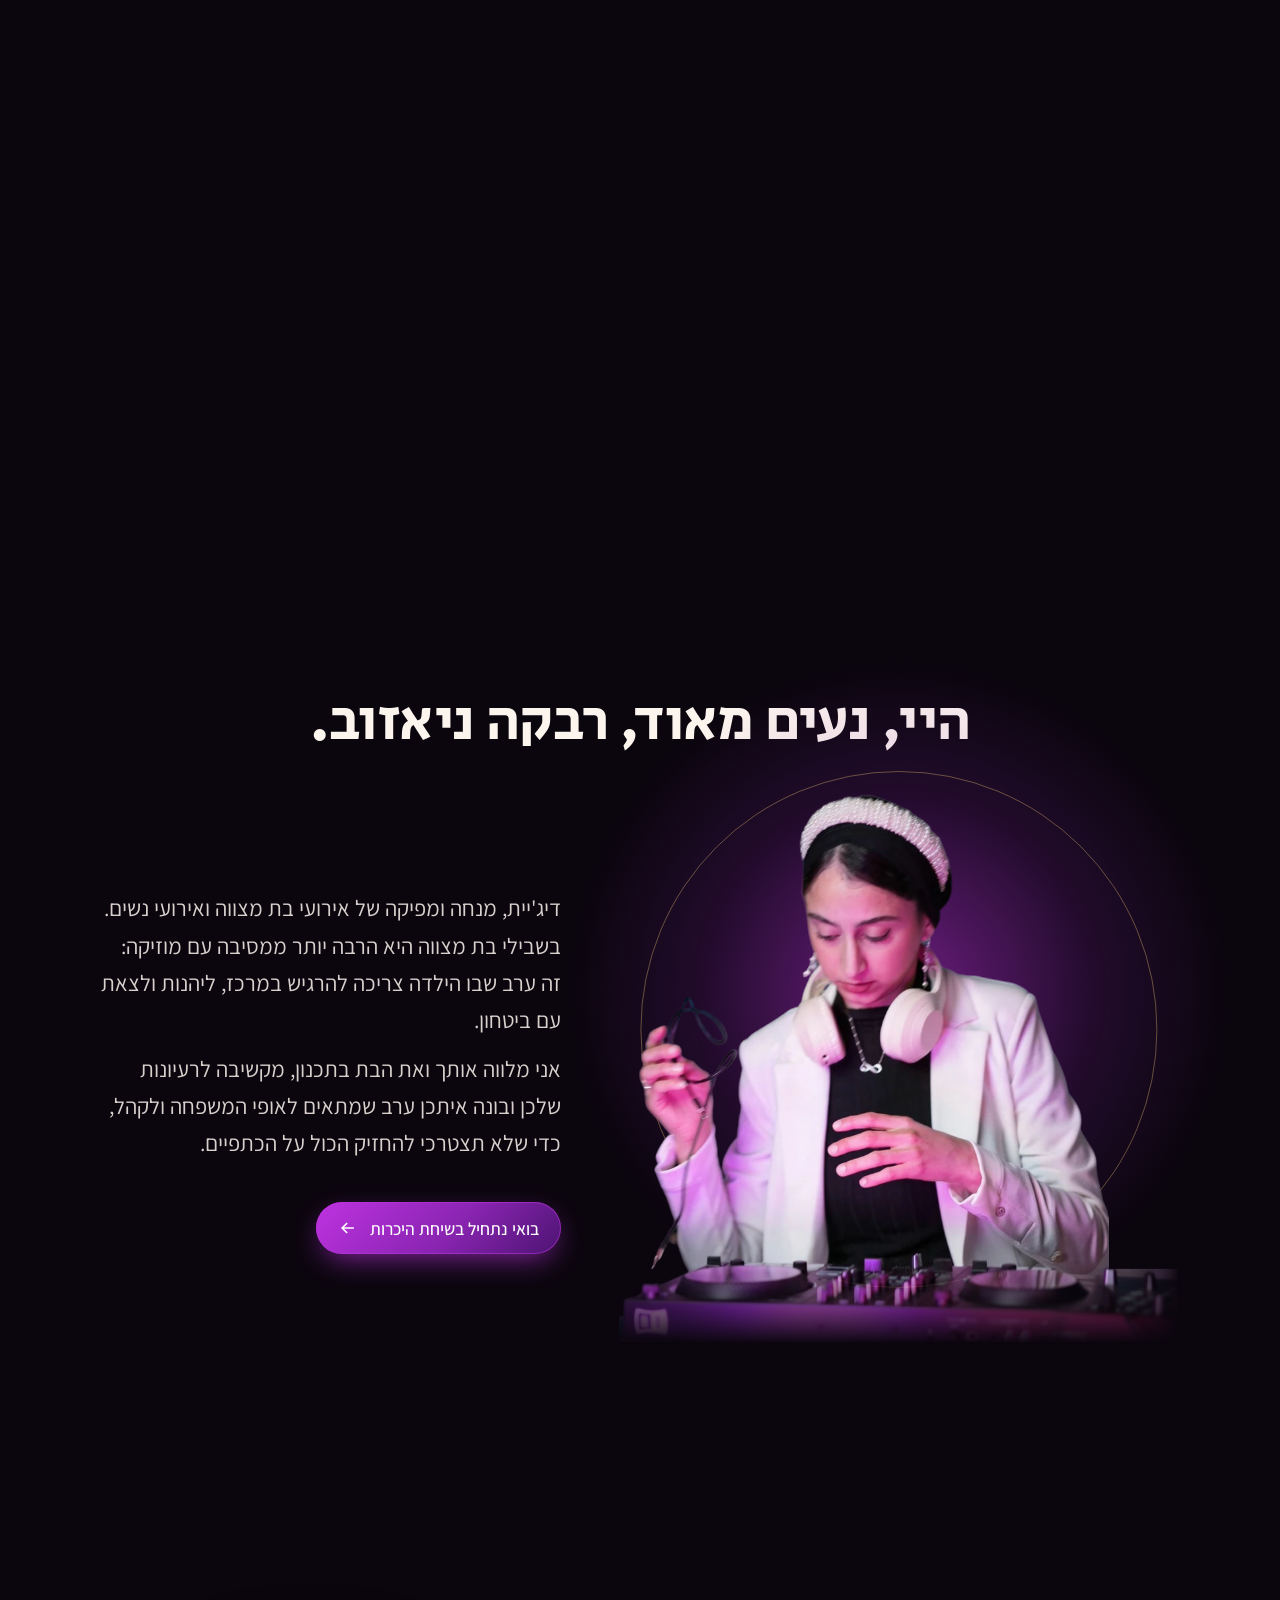
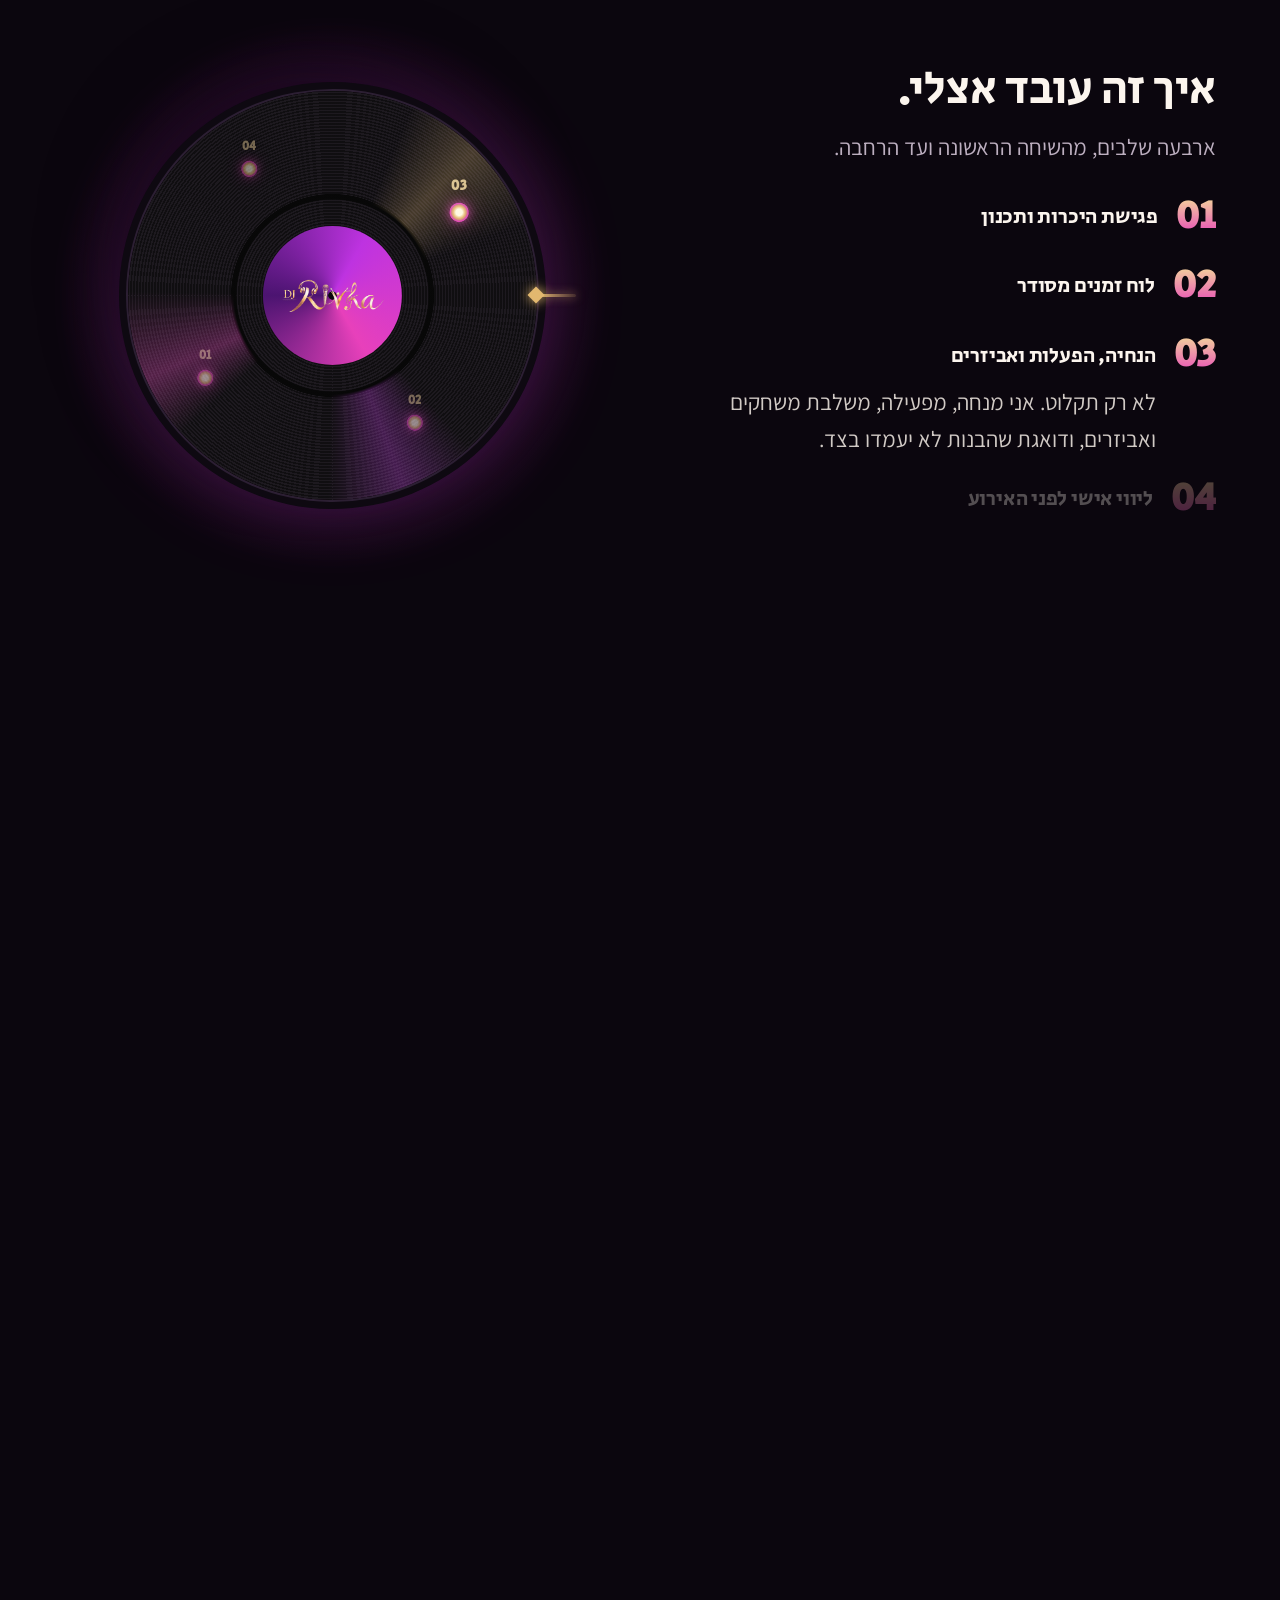
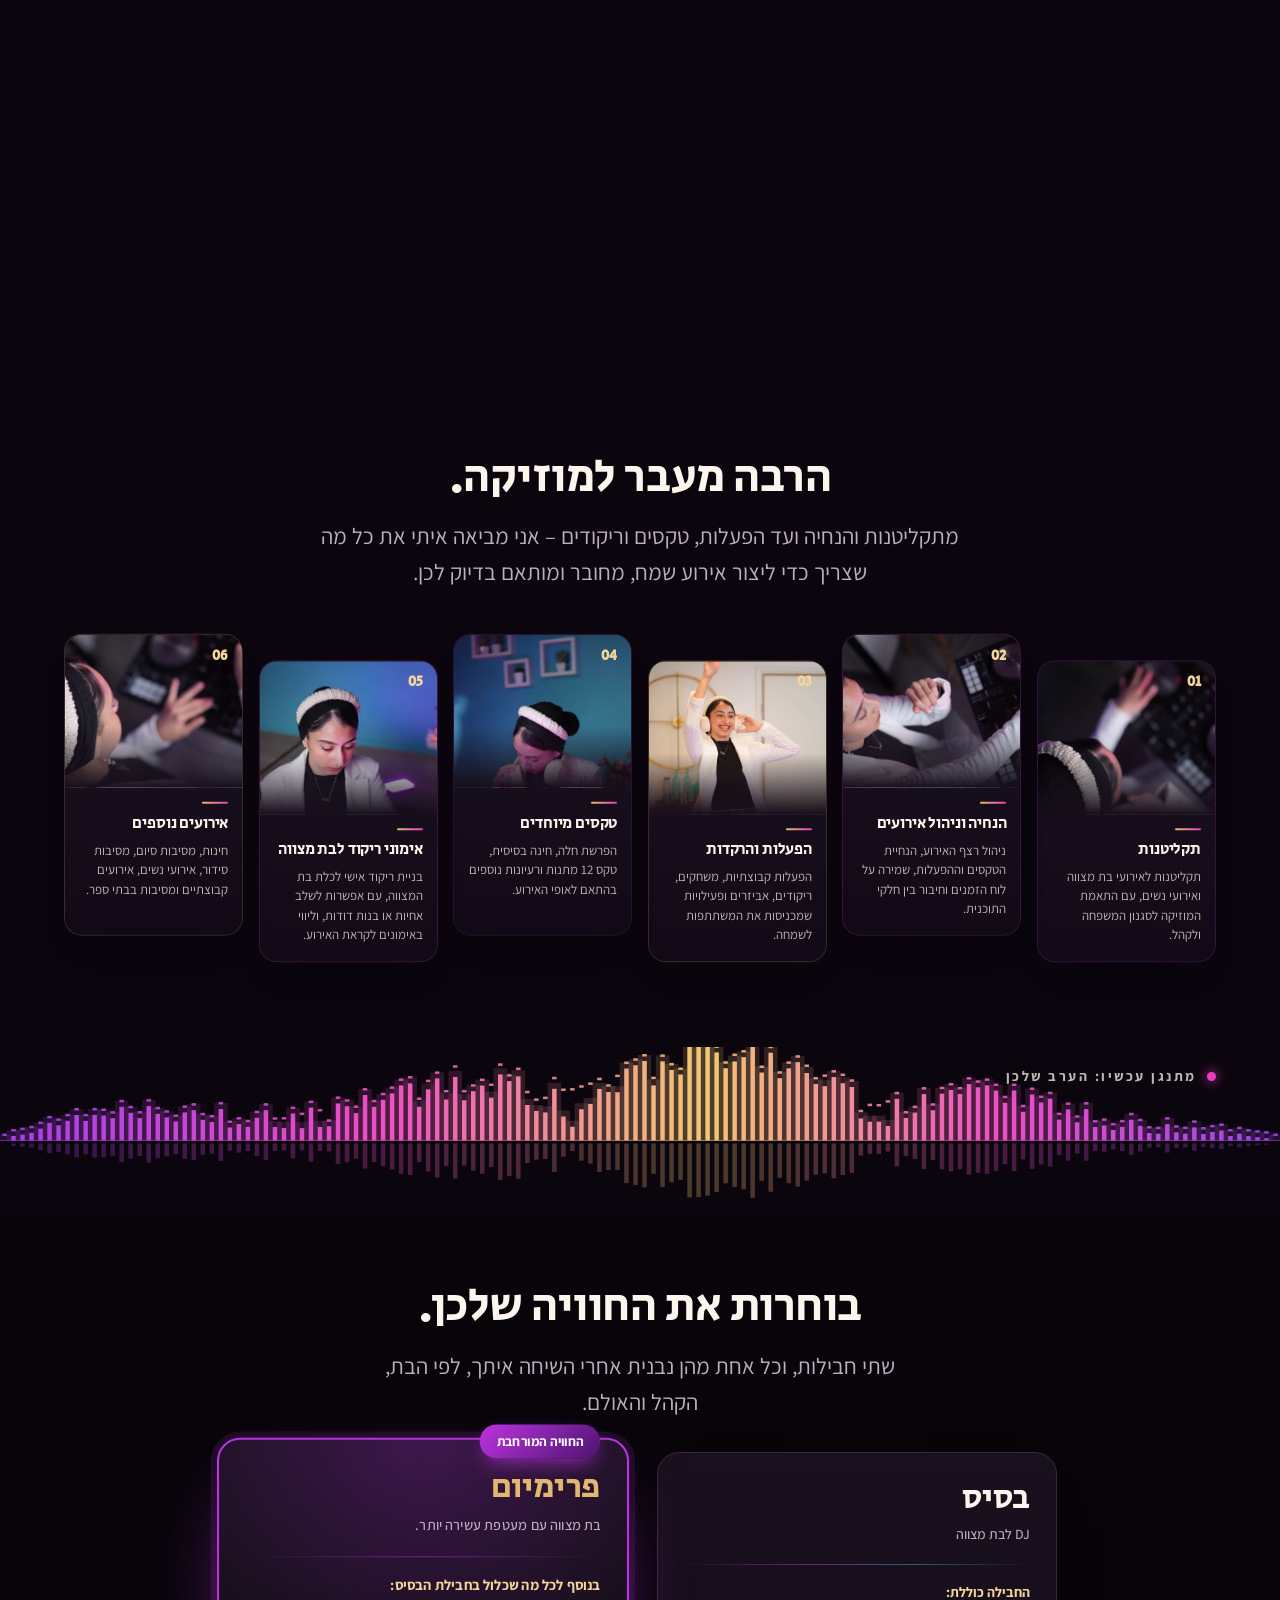
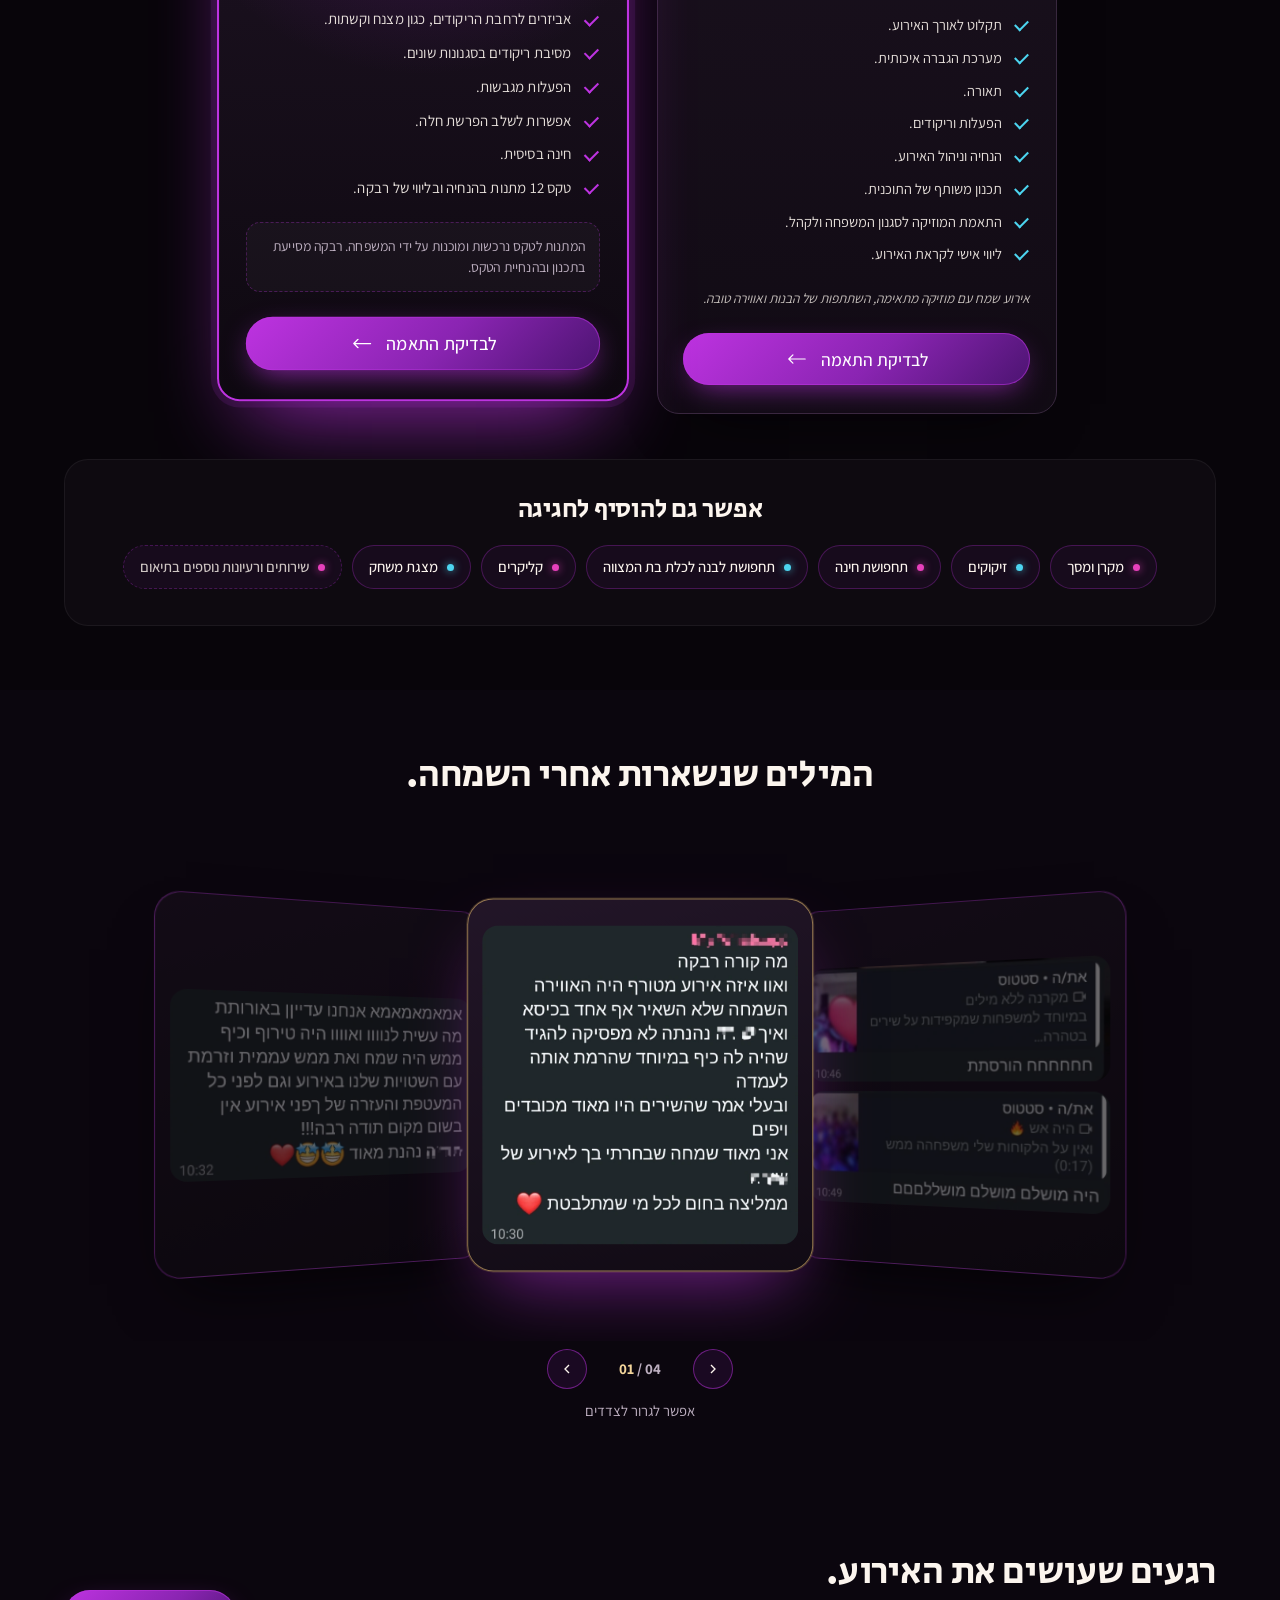
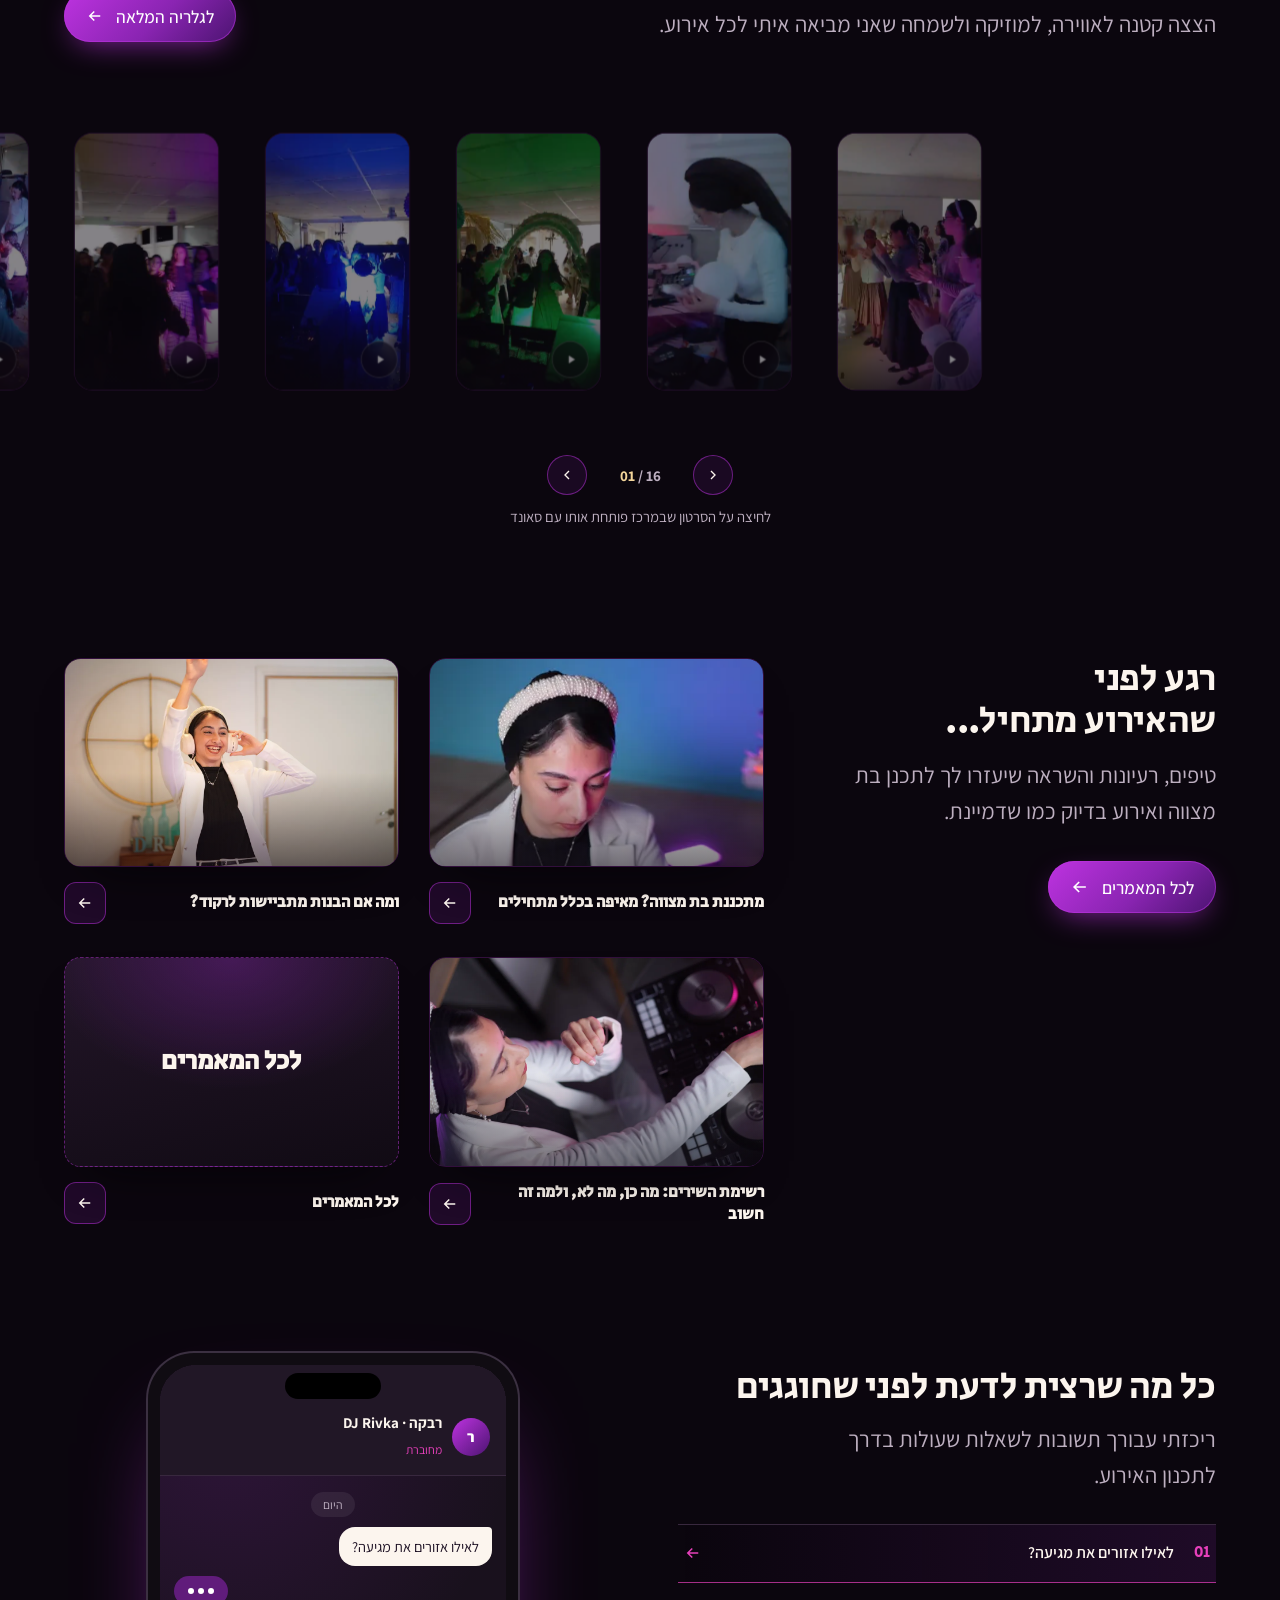
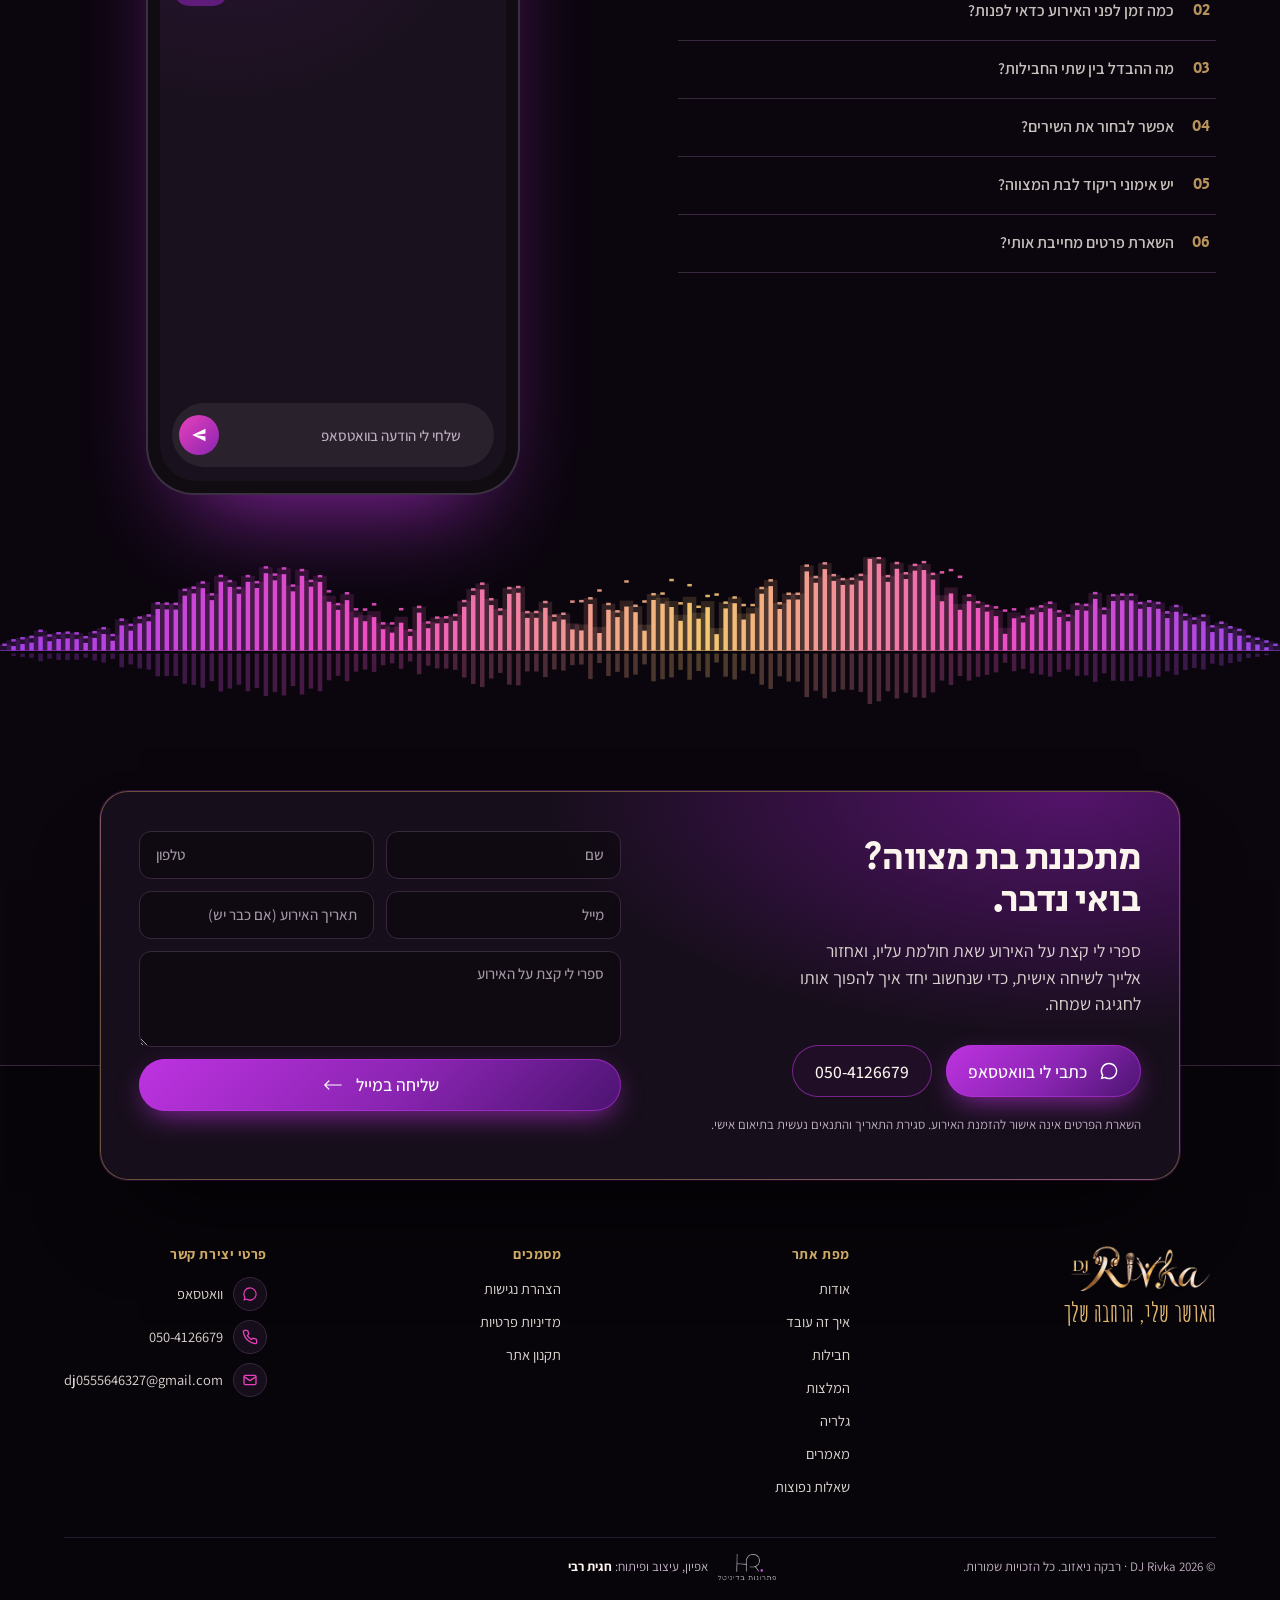
==== commit 7d43b963: "FAQ on computers: questions as a numbered list beside the phone, written into the chat on tap" ====
--- a/link/index.html
+++ b/link/index.html
@@ -19,8 +19,8 @@
 <meta property="og:image:alt" content="DJ רבקה ניאזוב עם קונטרולר, דיג׳יית ומנחה לבת מצווה">
 <meta name="twitter:card" content="summary_large_image">
 <meta name="twitter:image" content="https://hagitrabi.github.io/dj-rivka/public/img/dj-rivka-share.jpg">
-<meta http-equiv="refresh" content="0; url=../?v=202611181748">
-<script>location.replace('../?v=202611181748' + location.hash)</script>
+<meta http-equiv="refresh" content="0; url=../?v=202611191740">
+<script>location.replace('../?v=202611191740' + location.hash)</script>
 </head>
 <body><a href="../">DJ Rivka</a></body>
 </html>
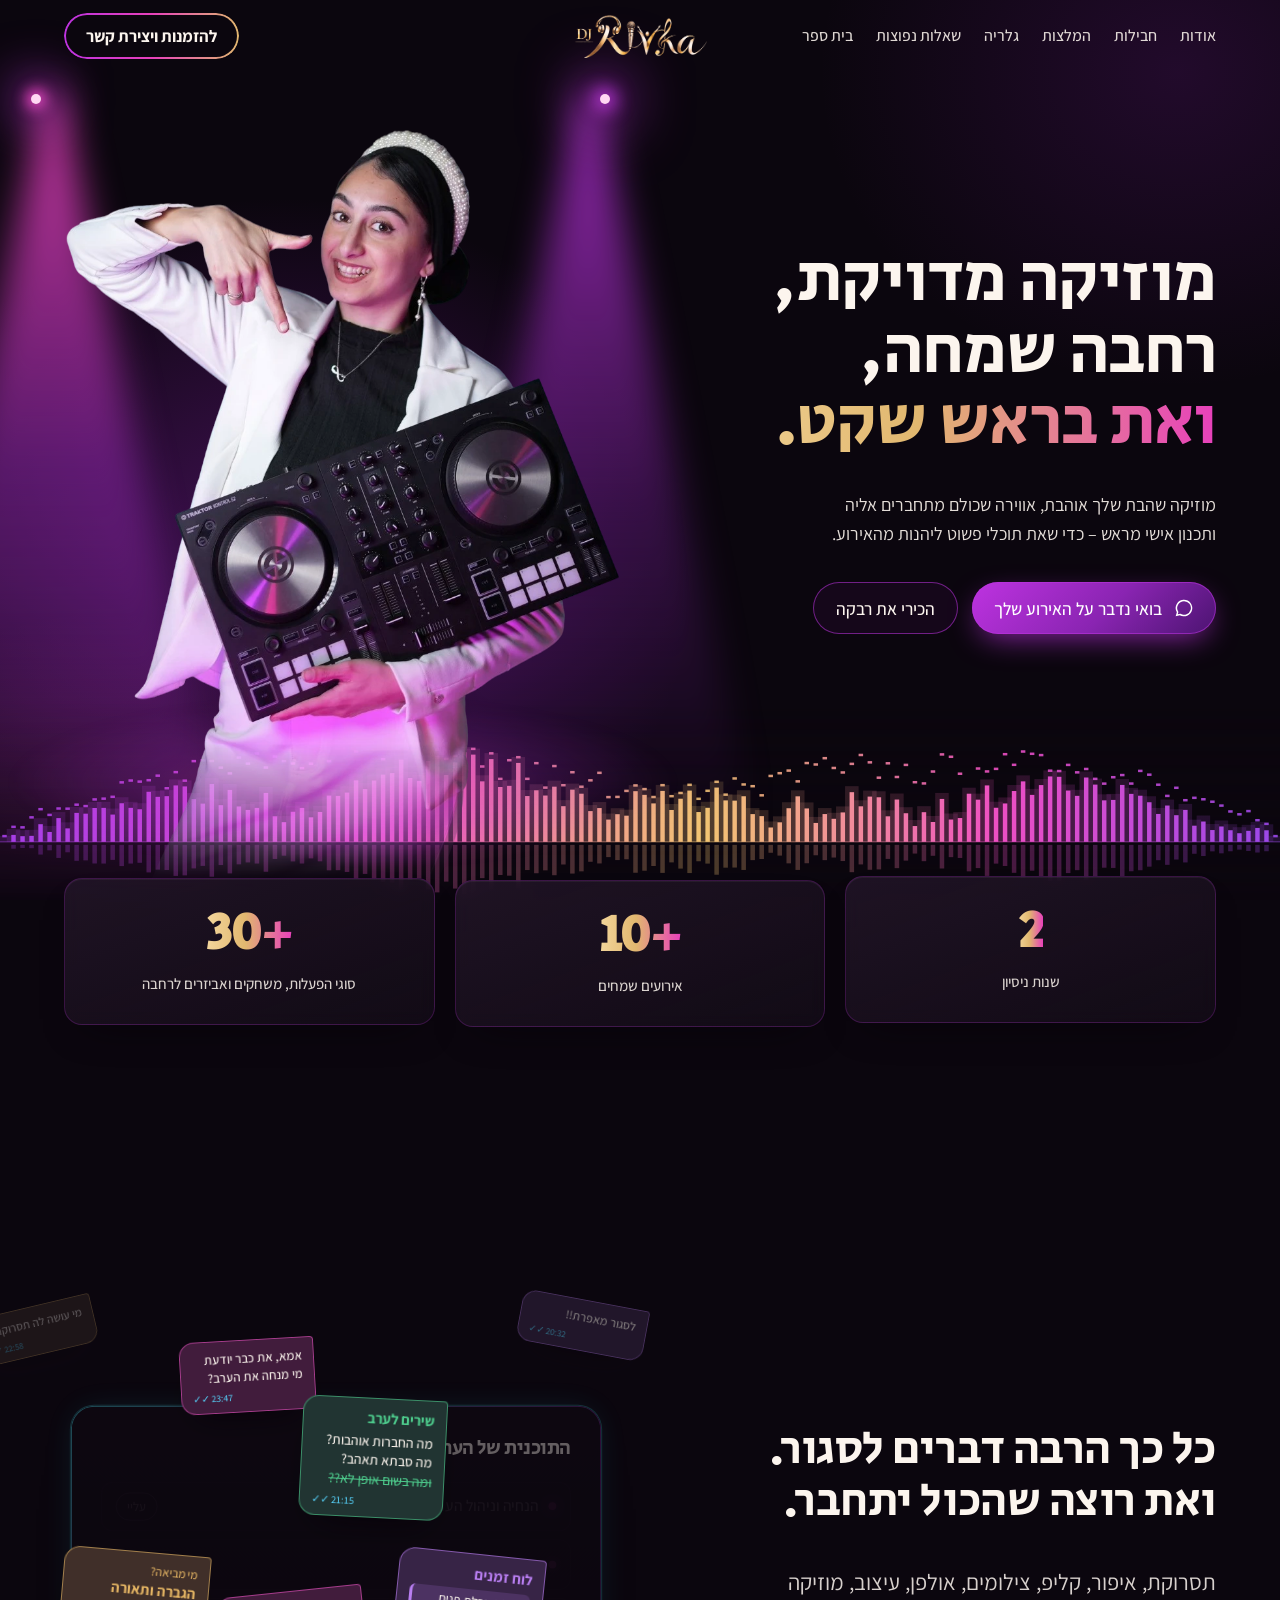
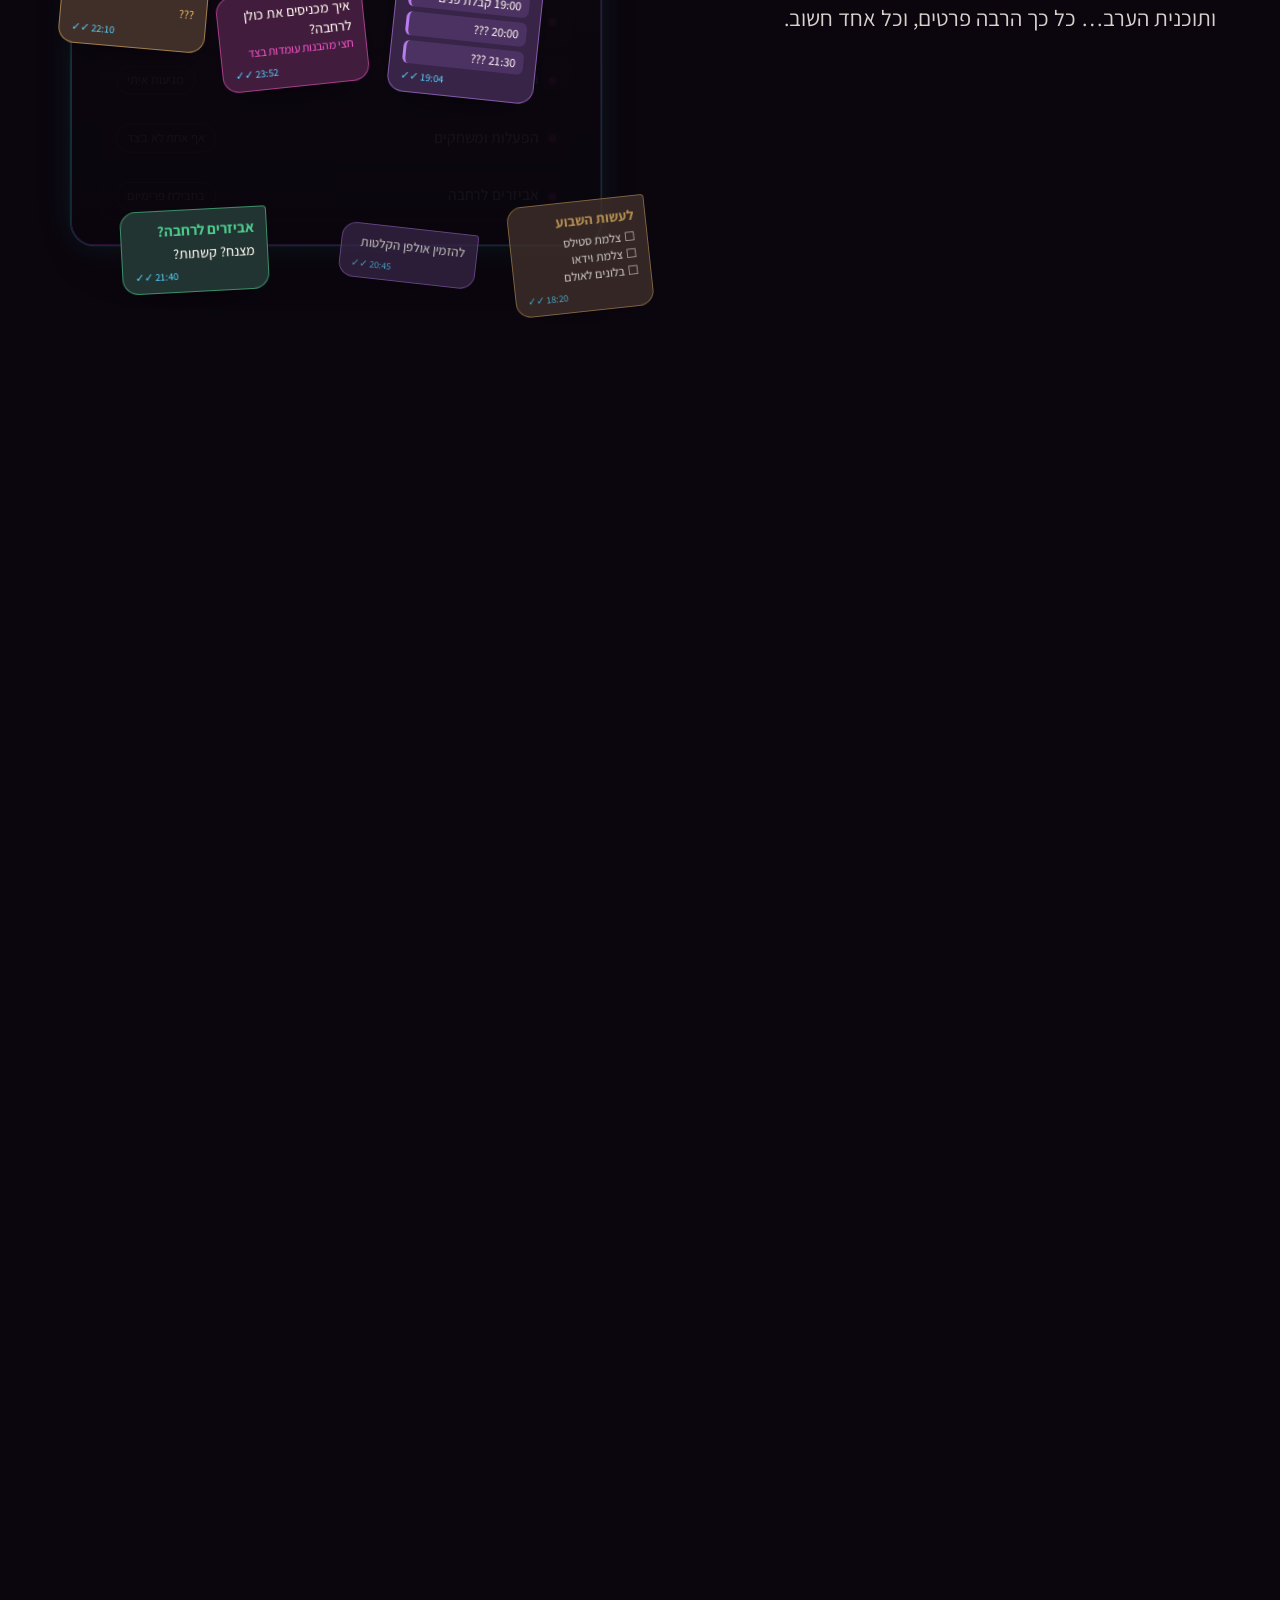
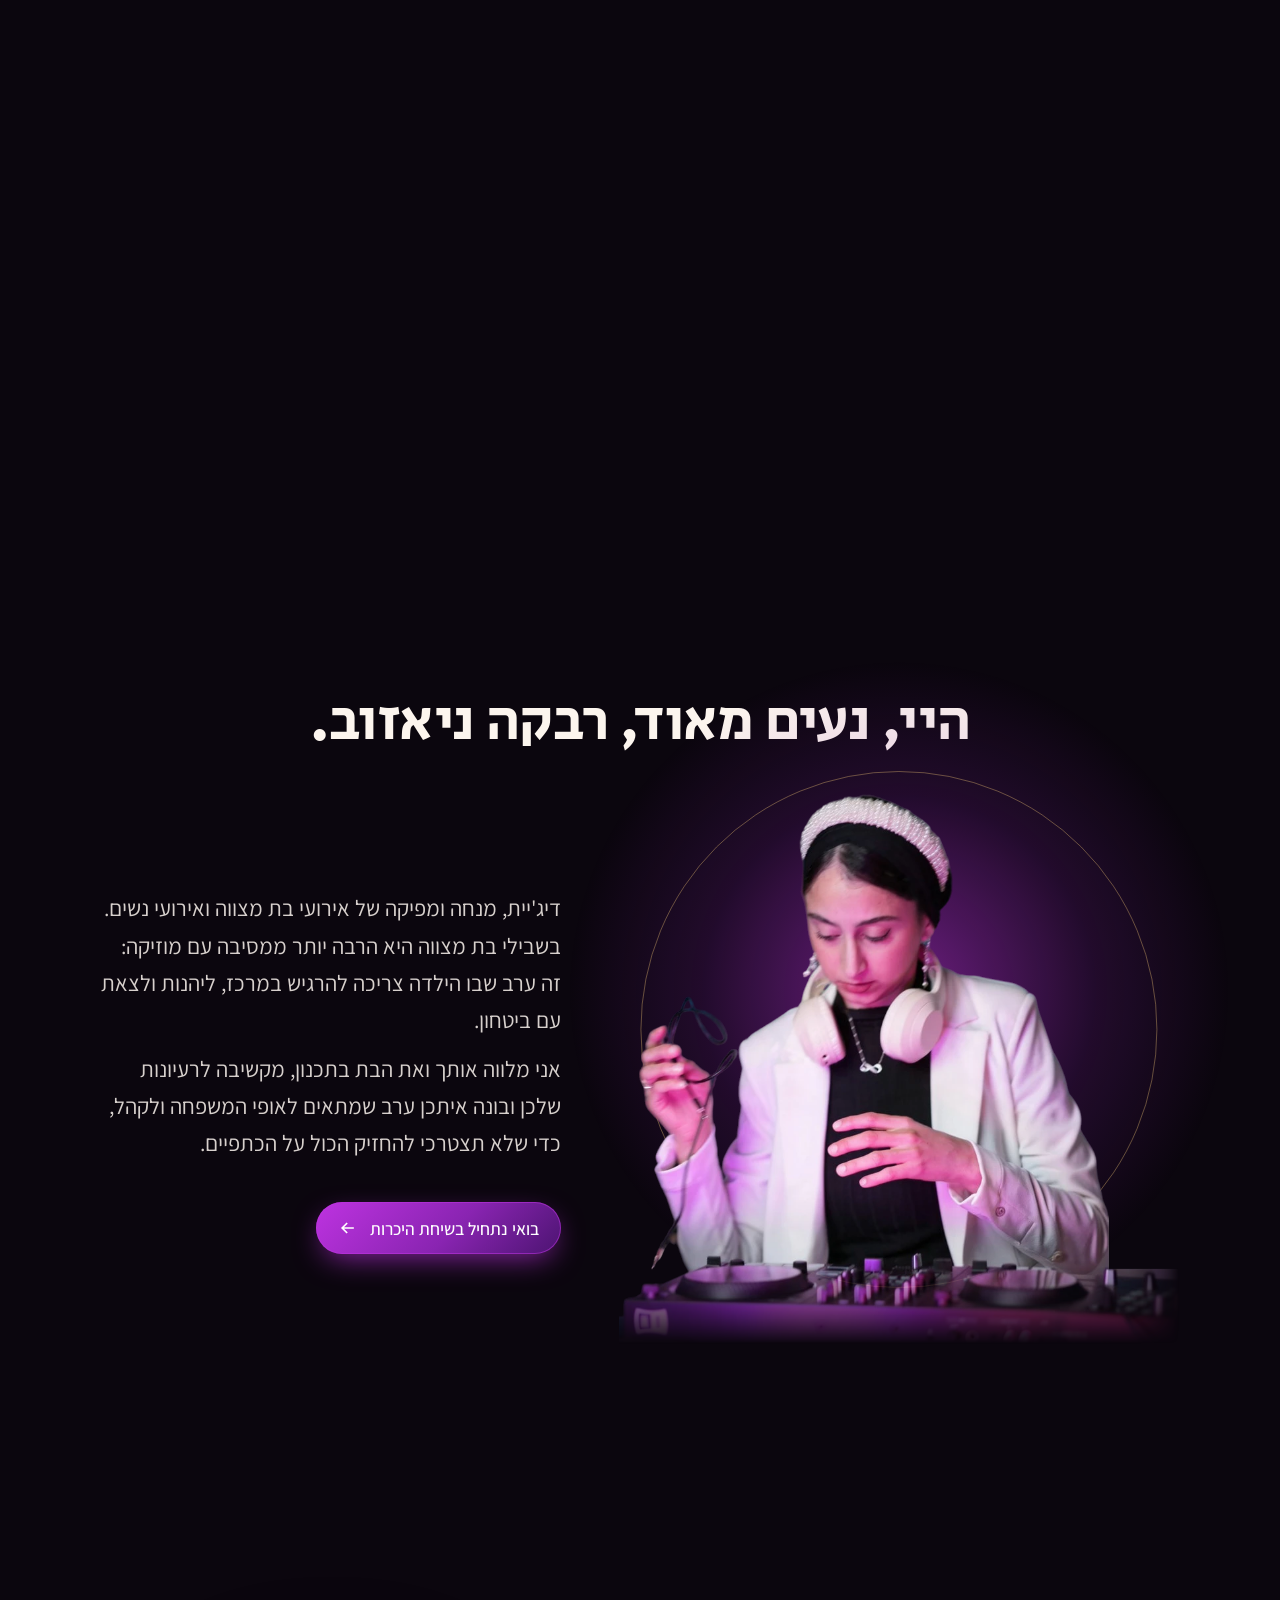
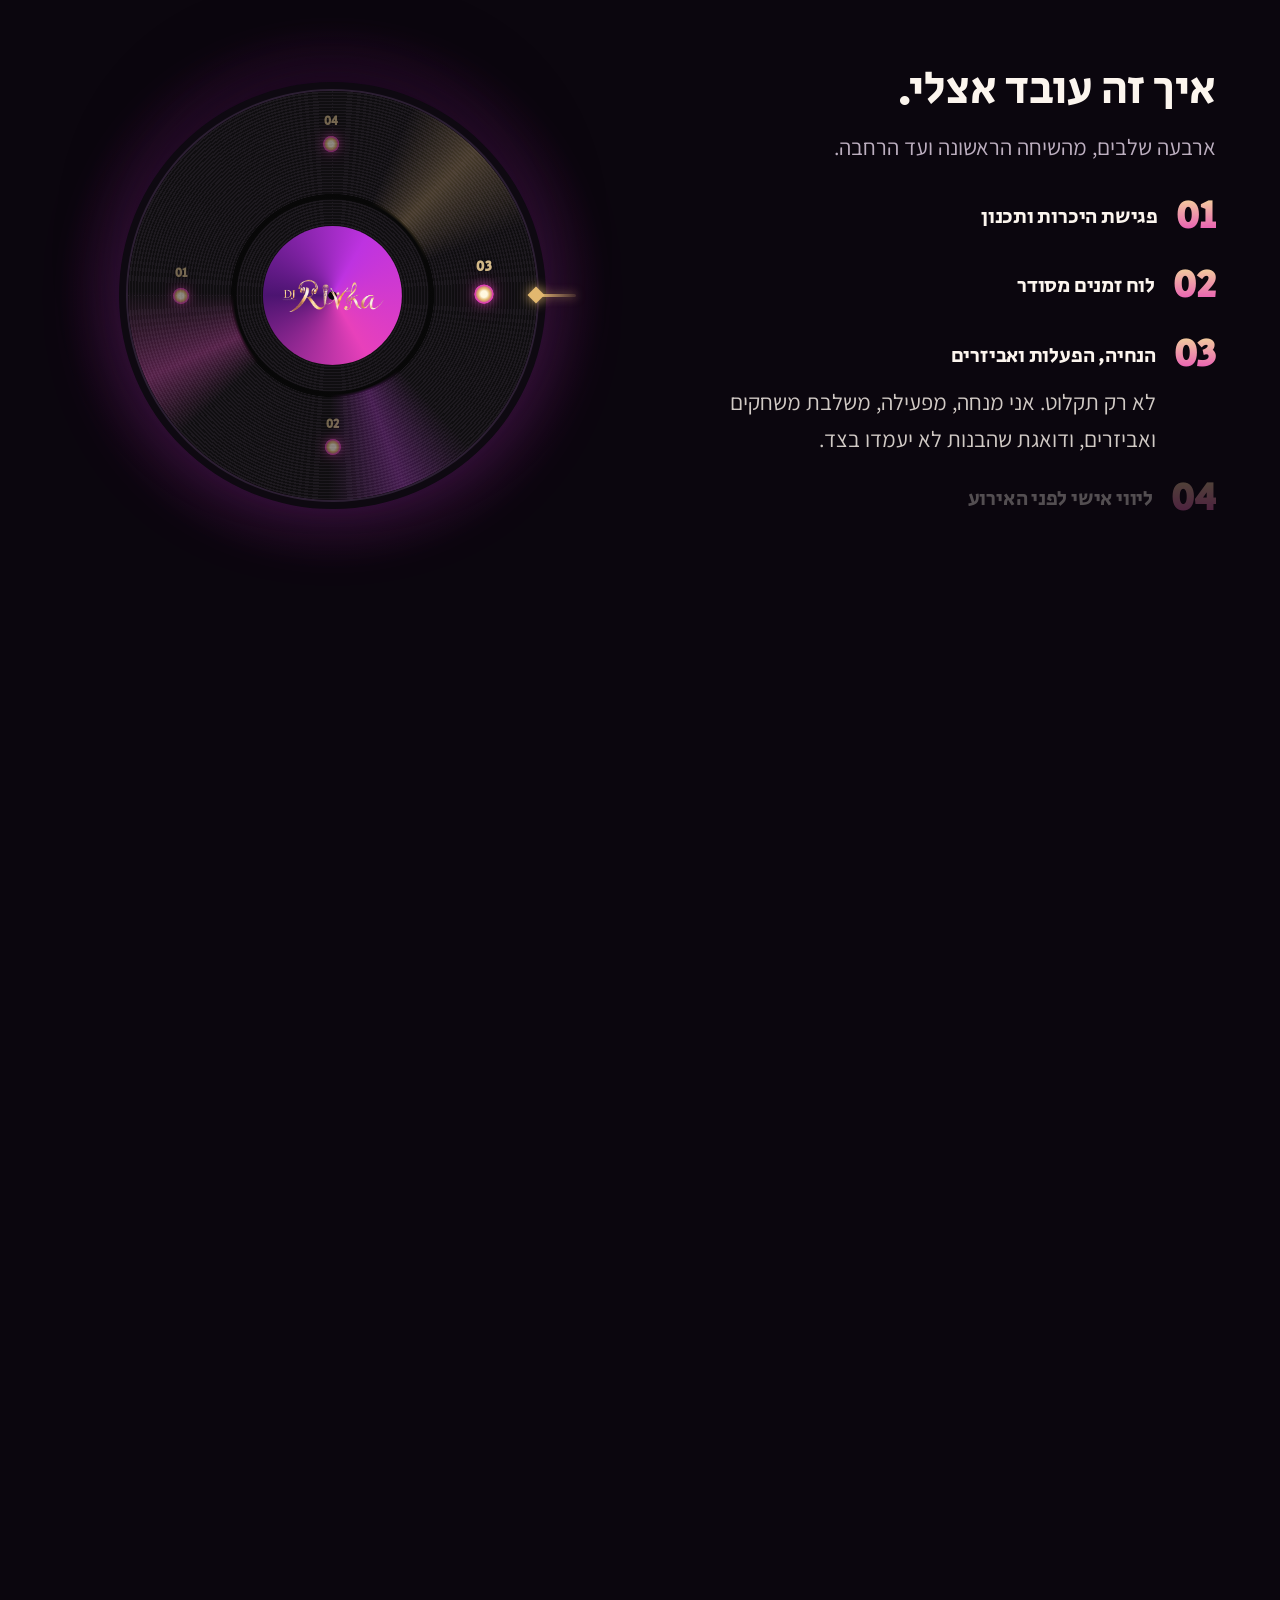
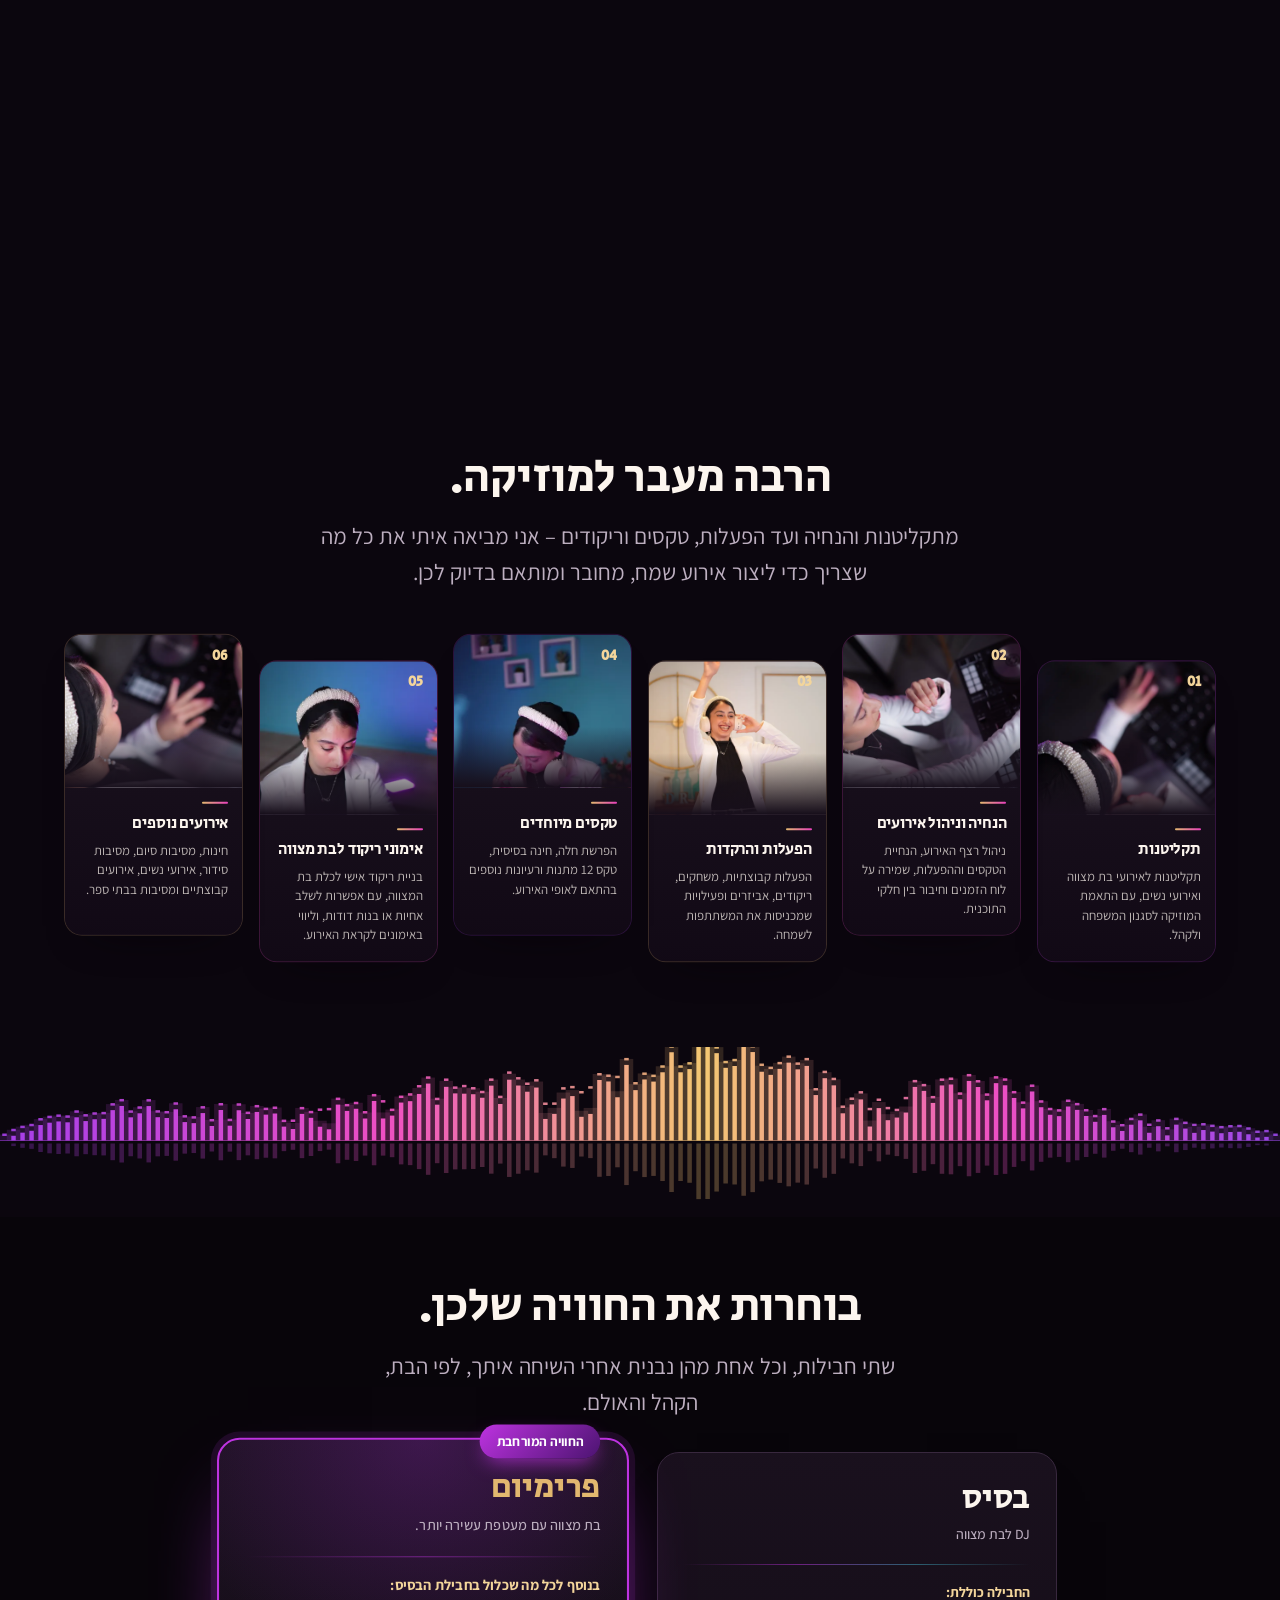
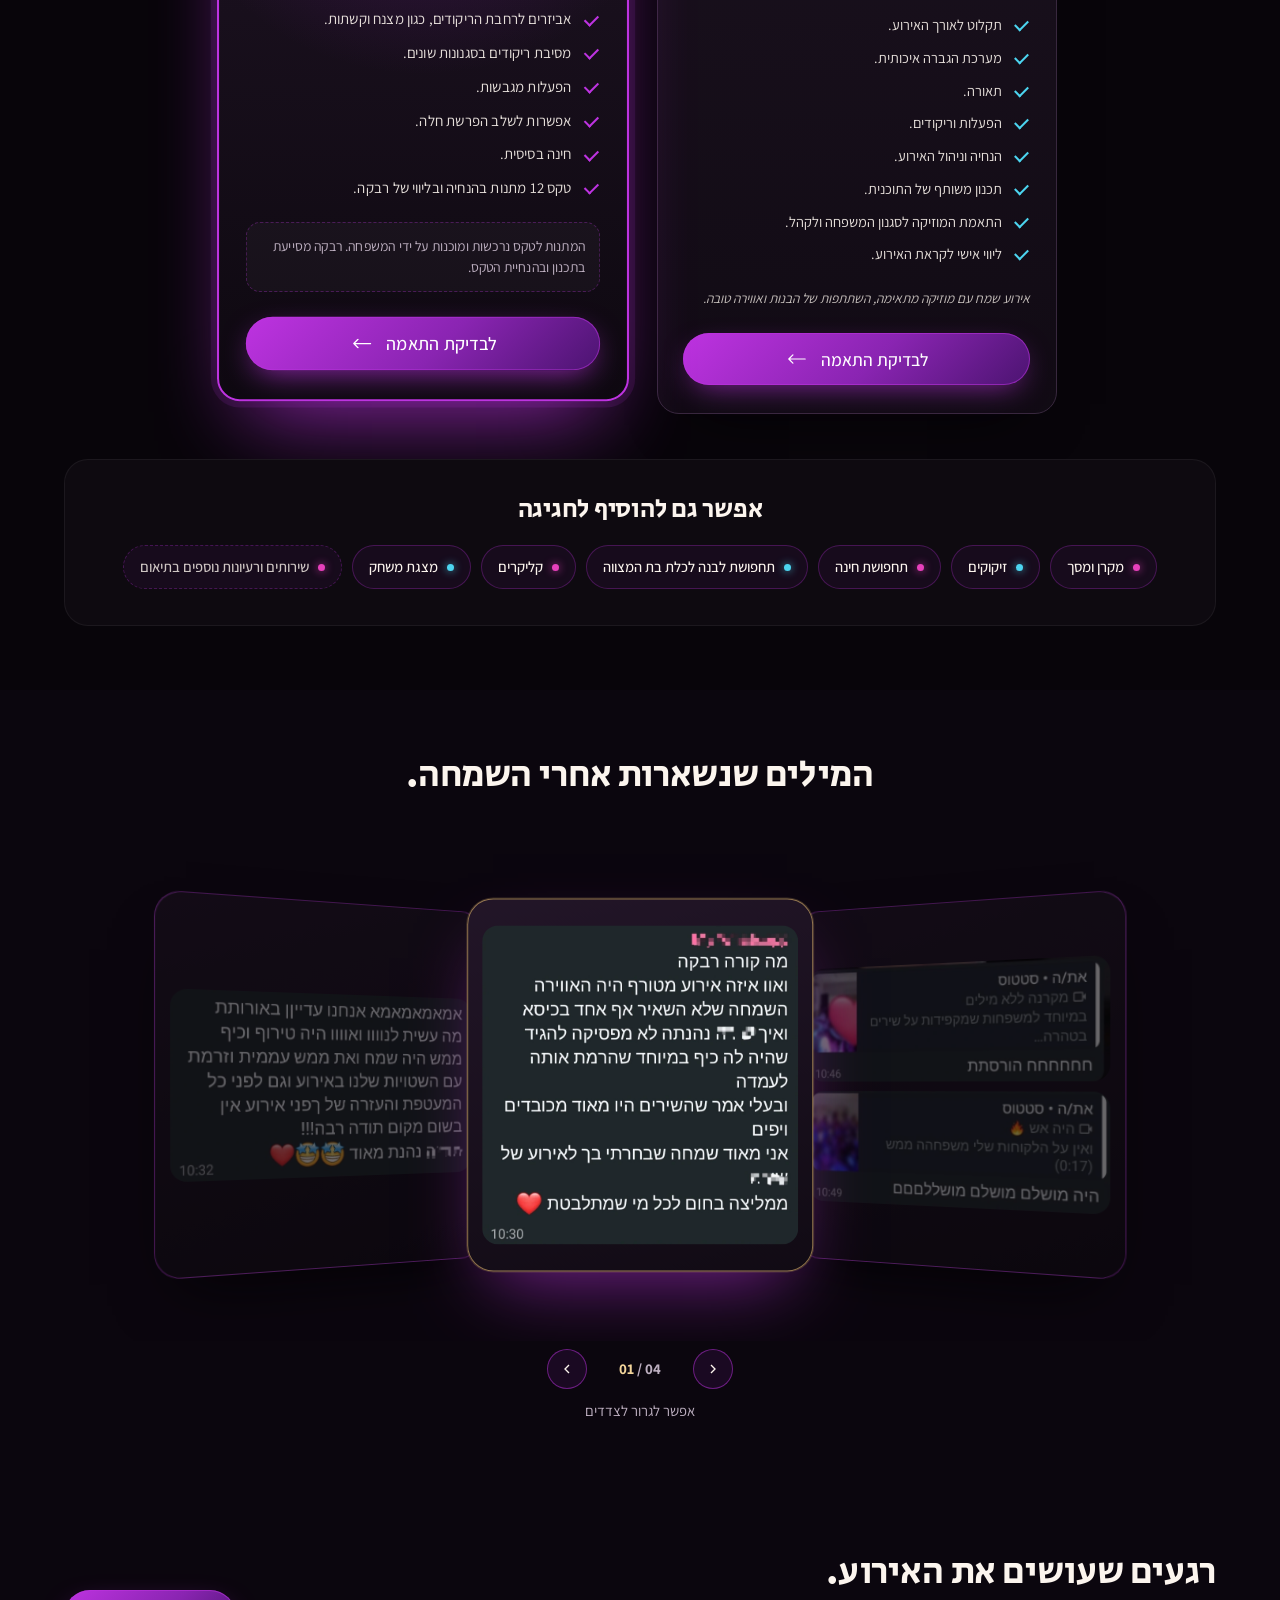
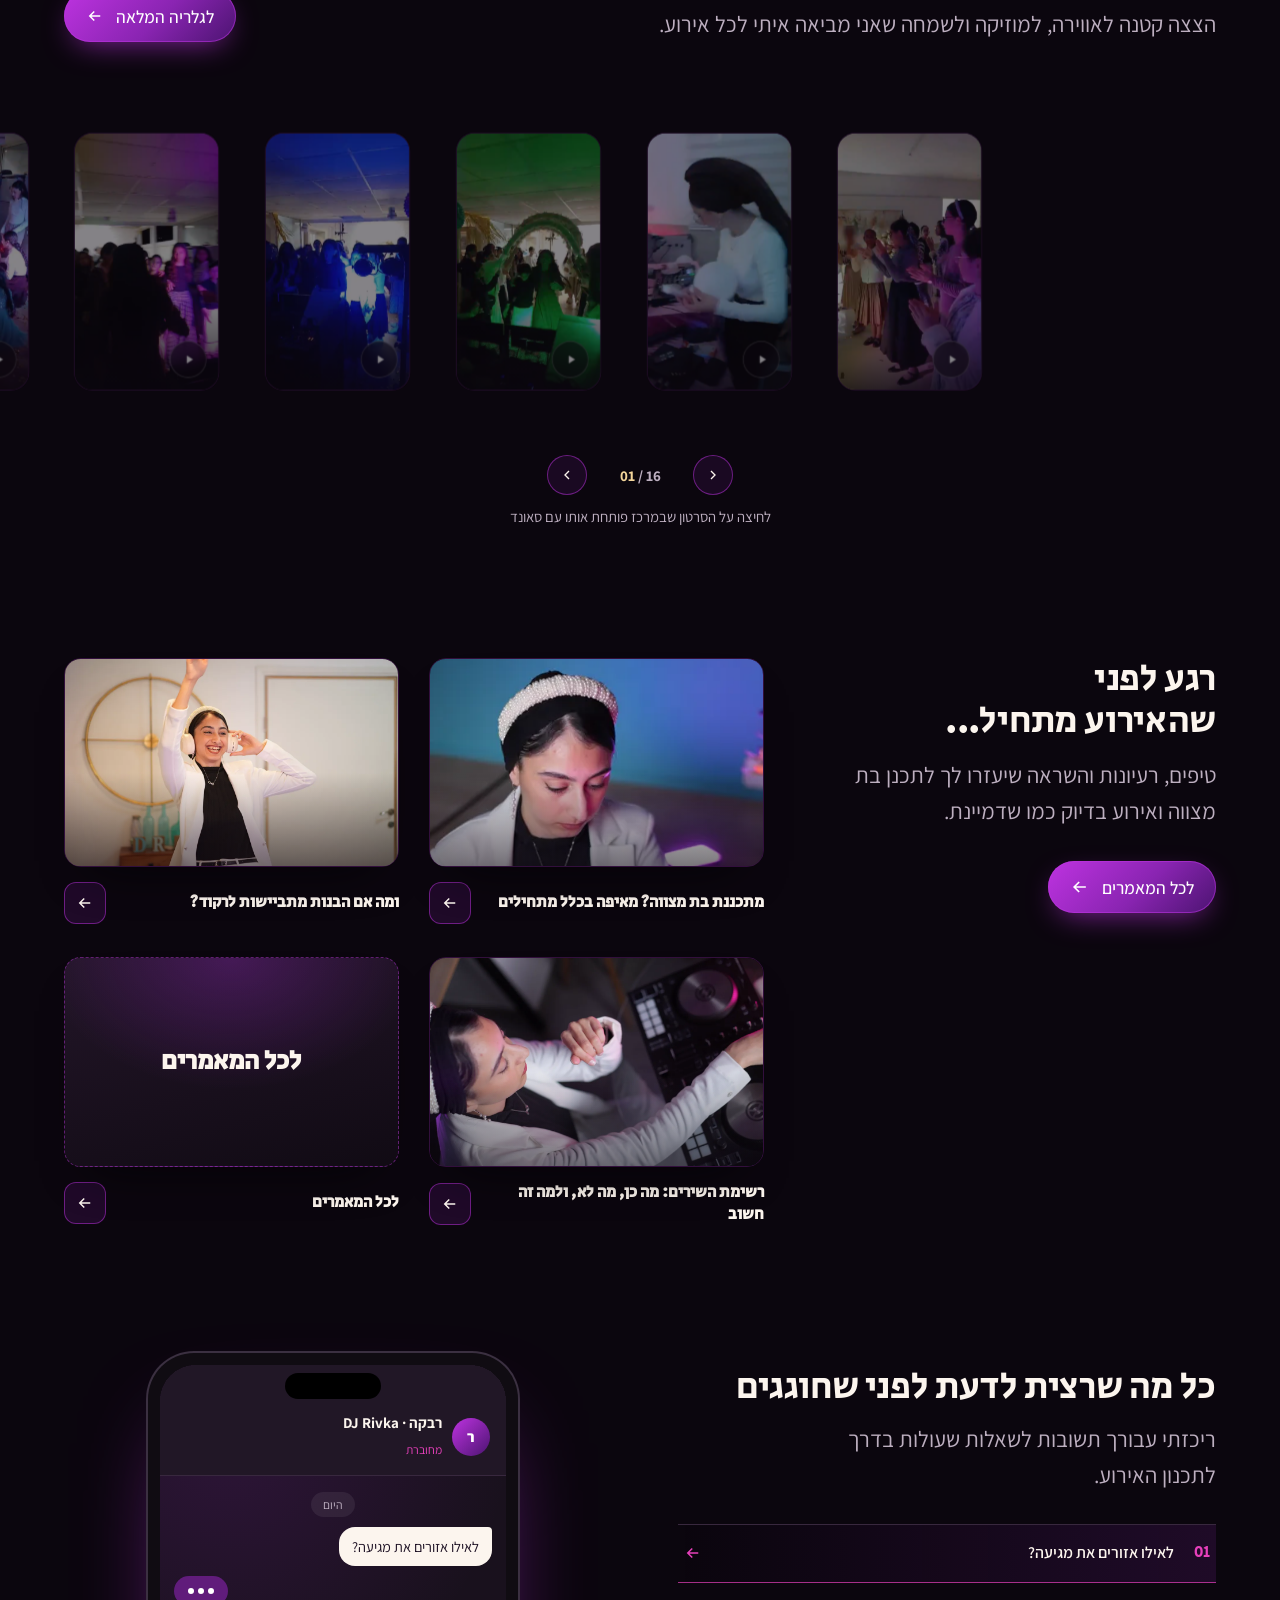
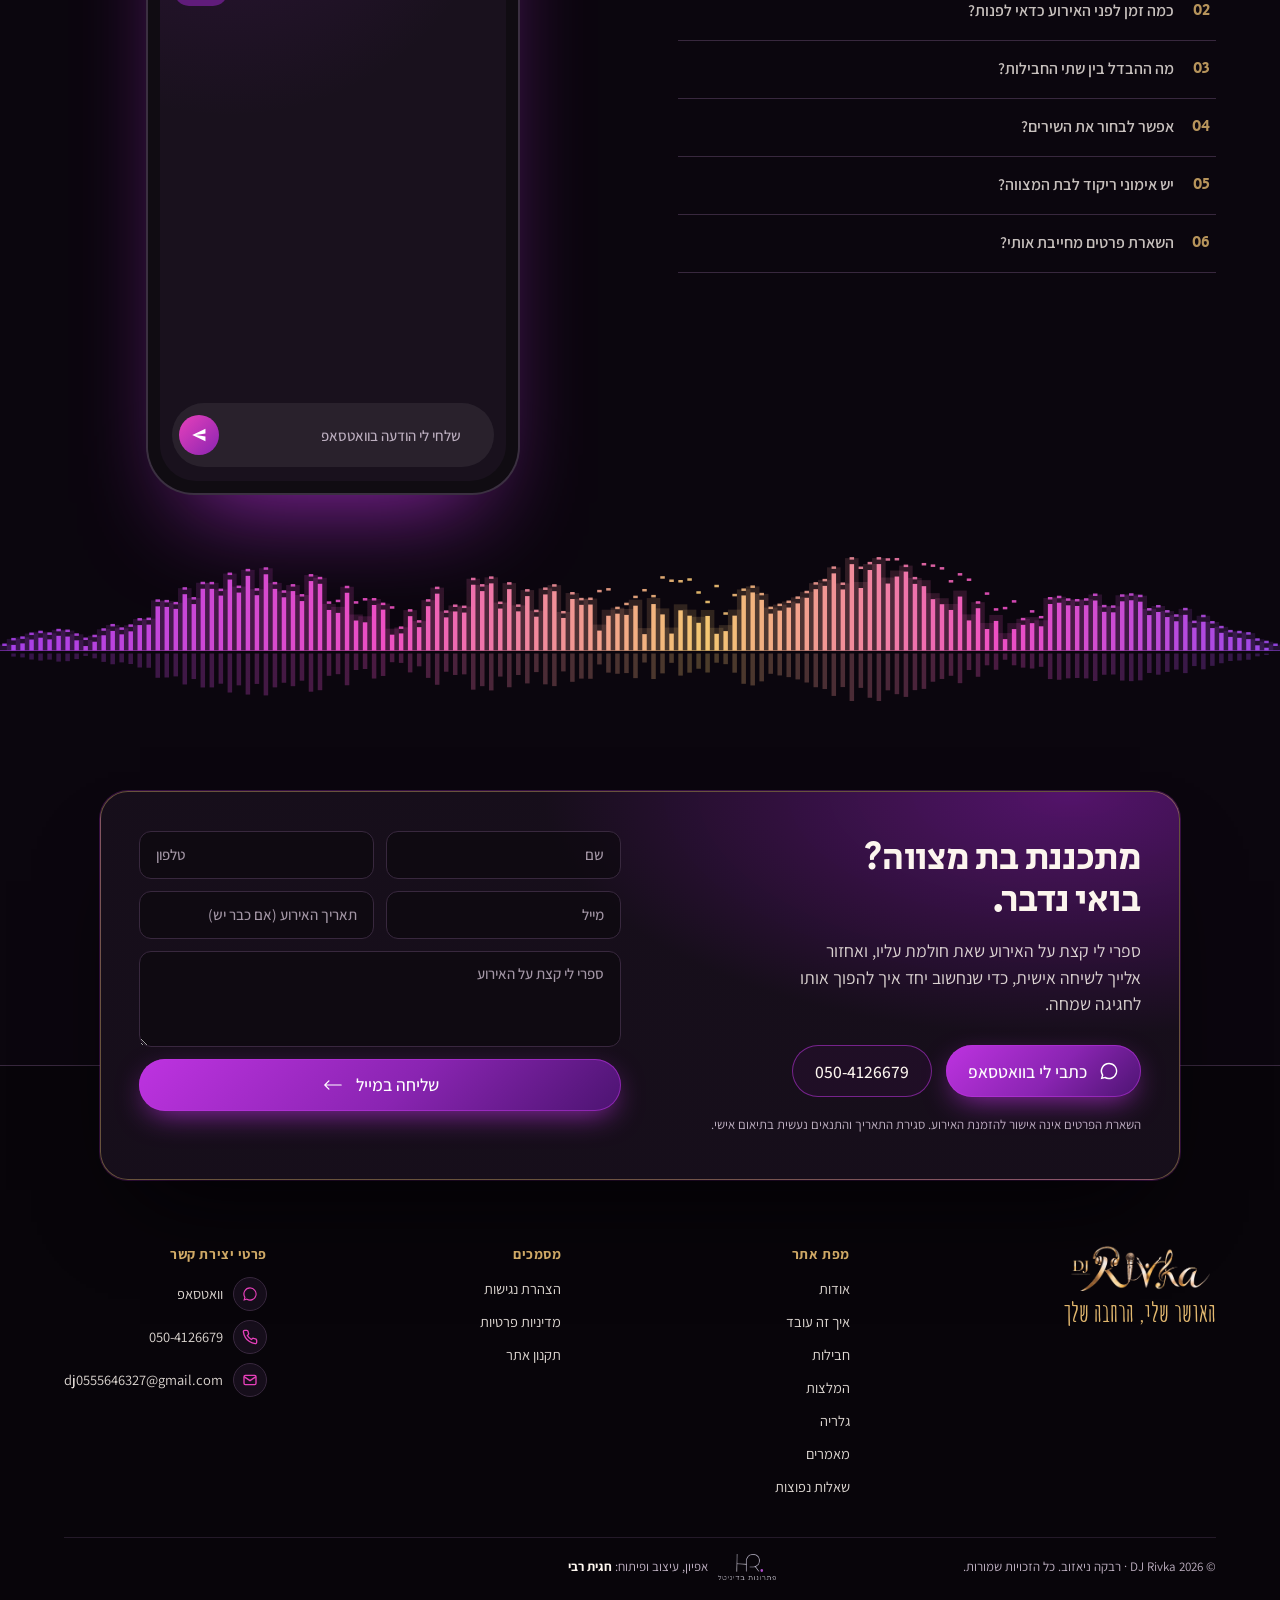
==== commit 72b9e404: "Clean logo, school item and page, new stats cubes, ready WhatsApp messages, no now-playing text" ====
--- a/link/index.html
+++ b/link/index.html
@@ -19,8 +19,8 @@
 <meta property="og:image:alt" content="DJ רבקה ניאזוב עם קונטרולר, דיג׳יית ומנחה לבת מצווה">
 <meta name="twitter:card" content="summary_large_image">
 <meta name="twitter:image" content="https://hagitrabi.github.io/dj-rivka/public/img/dj-rivka-share.jpg">
-<meta http-equiv="refresh" content="0; url=../?v=202611191740">
-<script>location.replace('../?v=202611191740' + location.hash)</script>
+<meta http-equiv="refresh" content="0; url=../?v=202611221024">
+<script>location.replace('../?v=202611221024' + location.hash)</script>
 </head>
 <body><a href="../">DJ Rivka</a></body>
 </html>
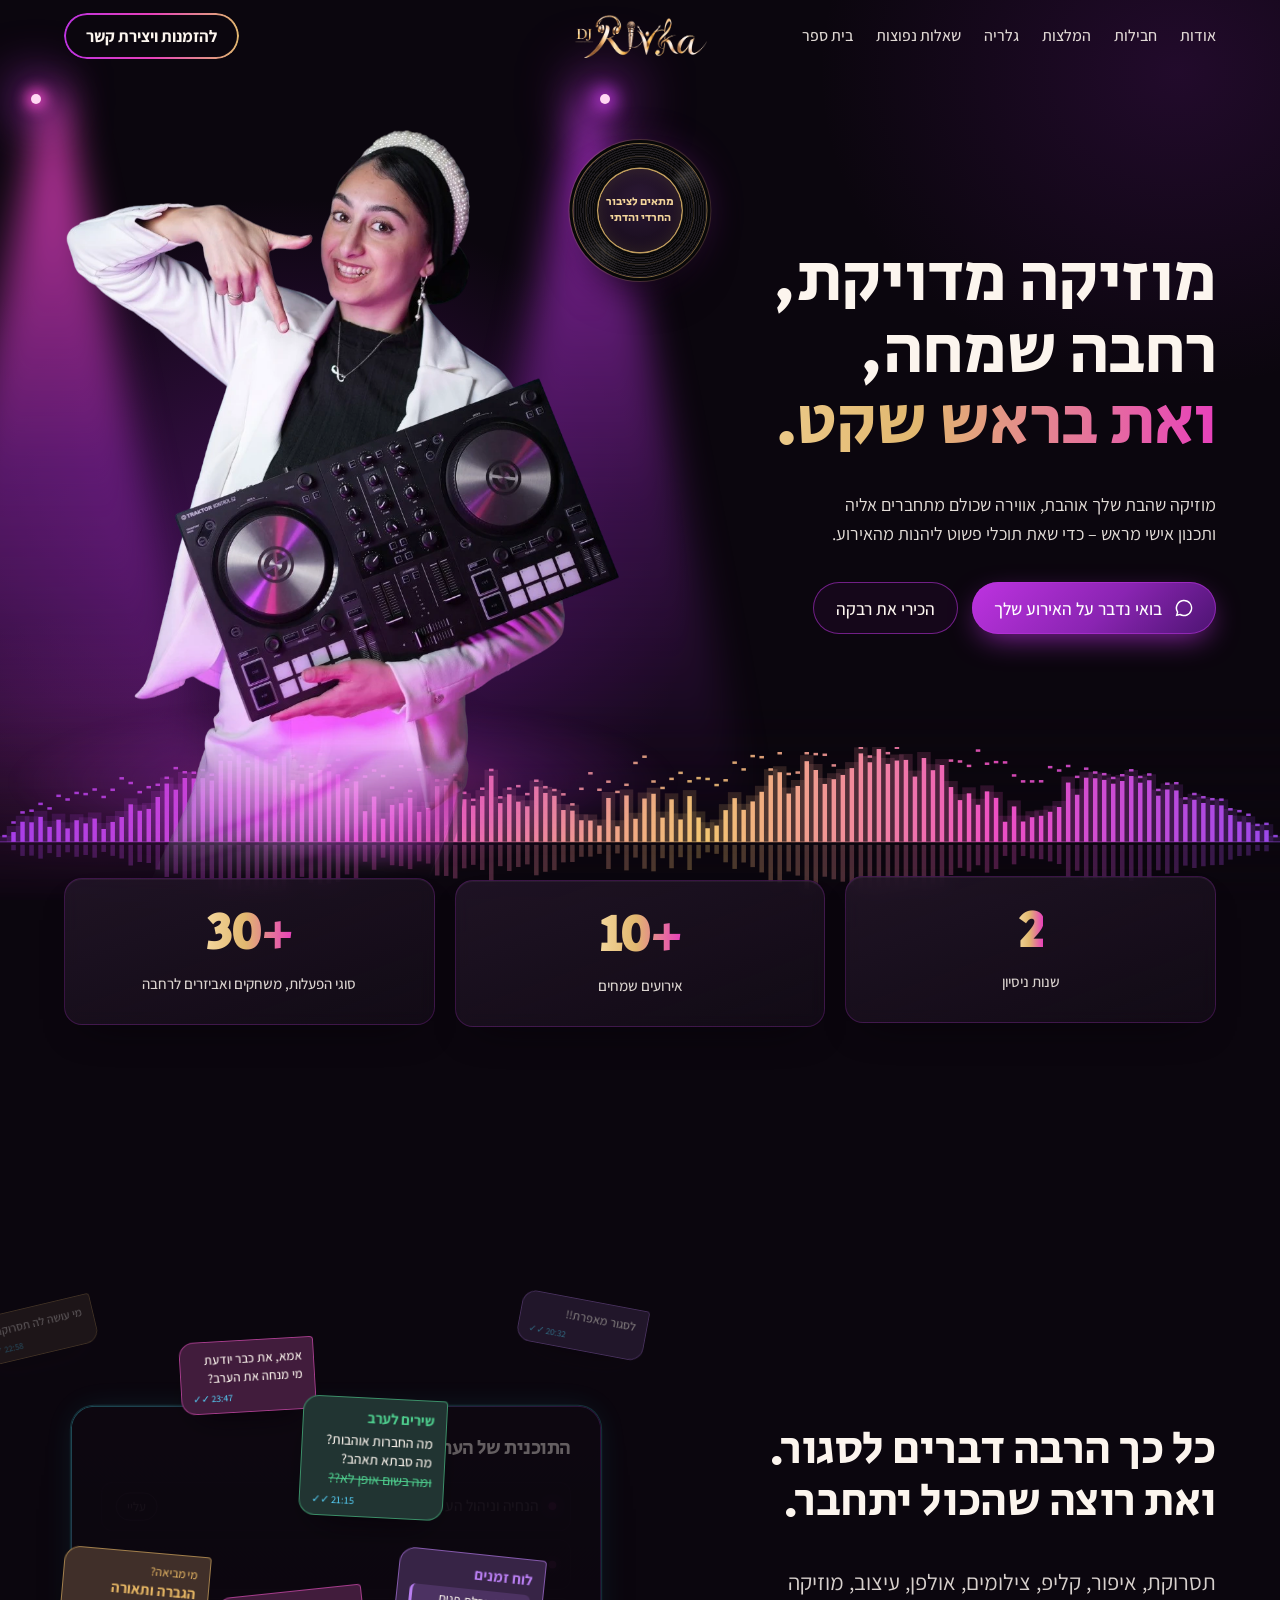
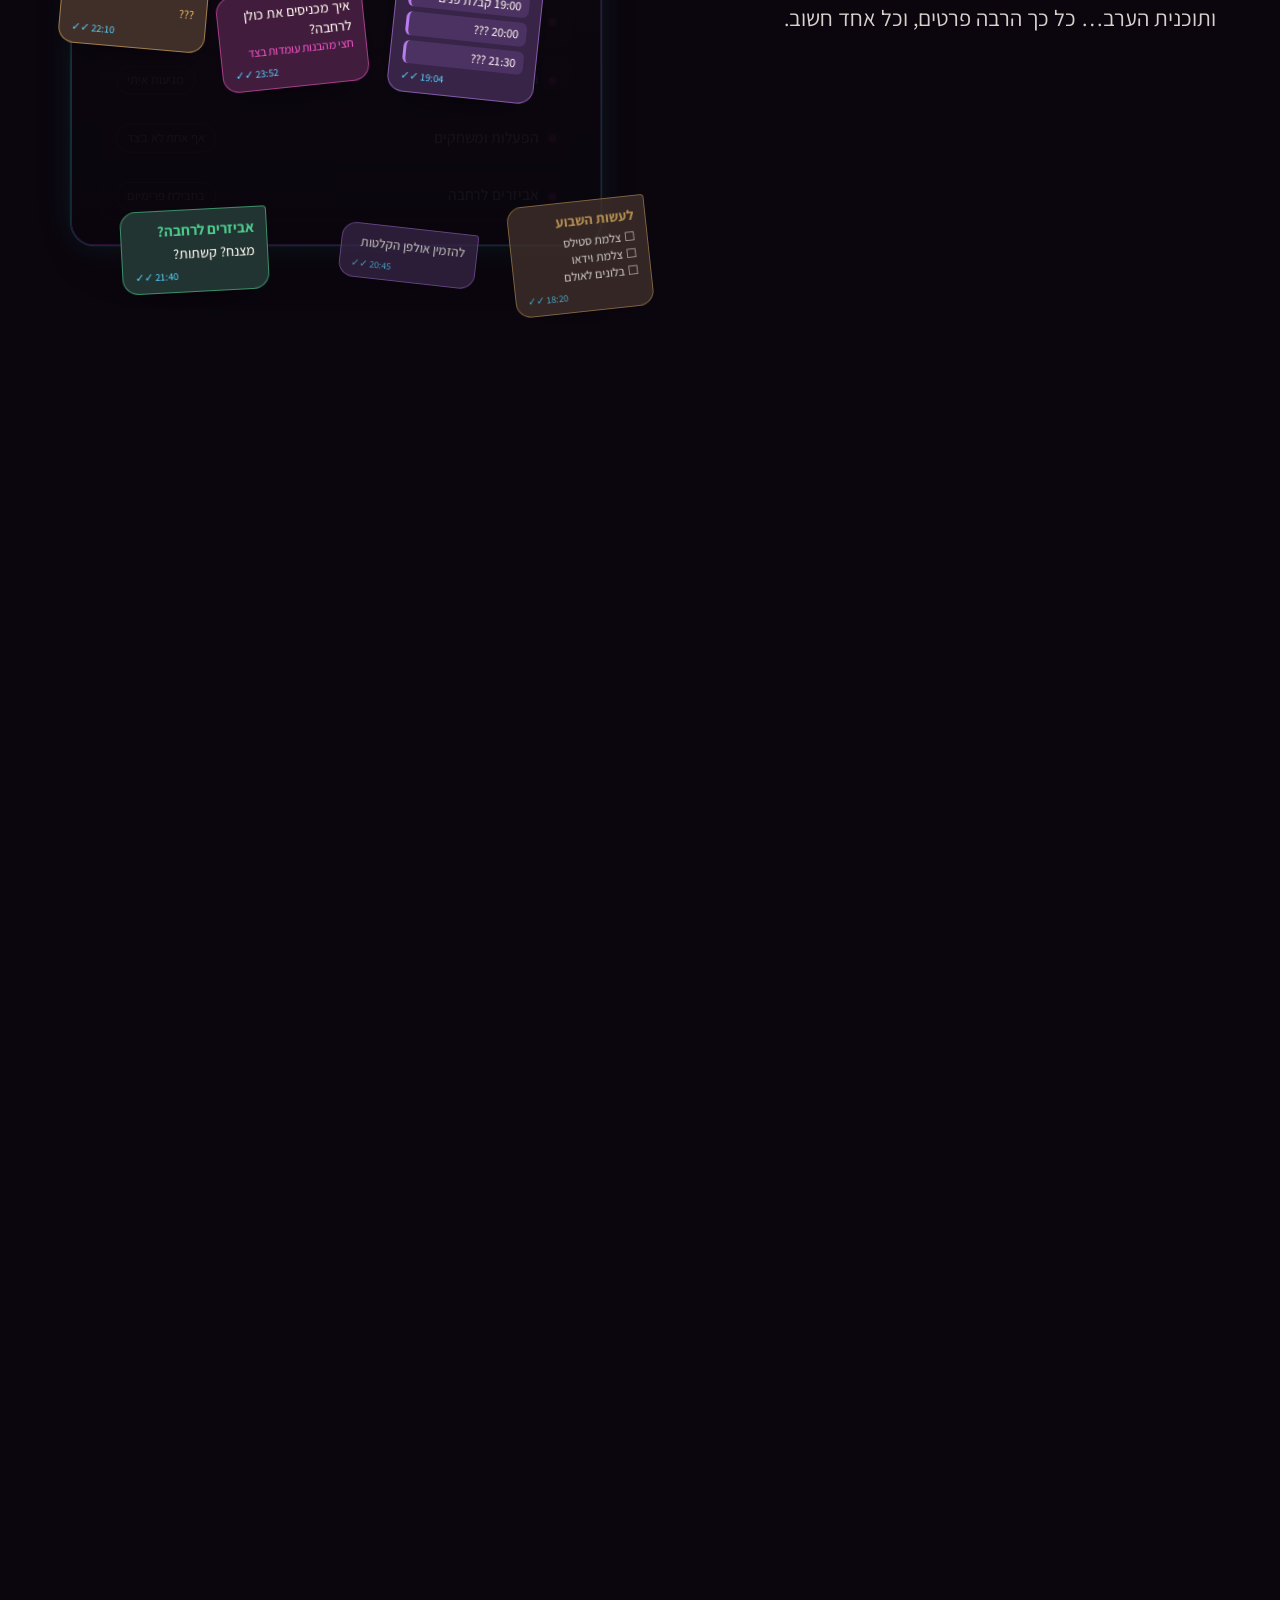
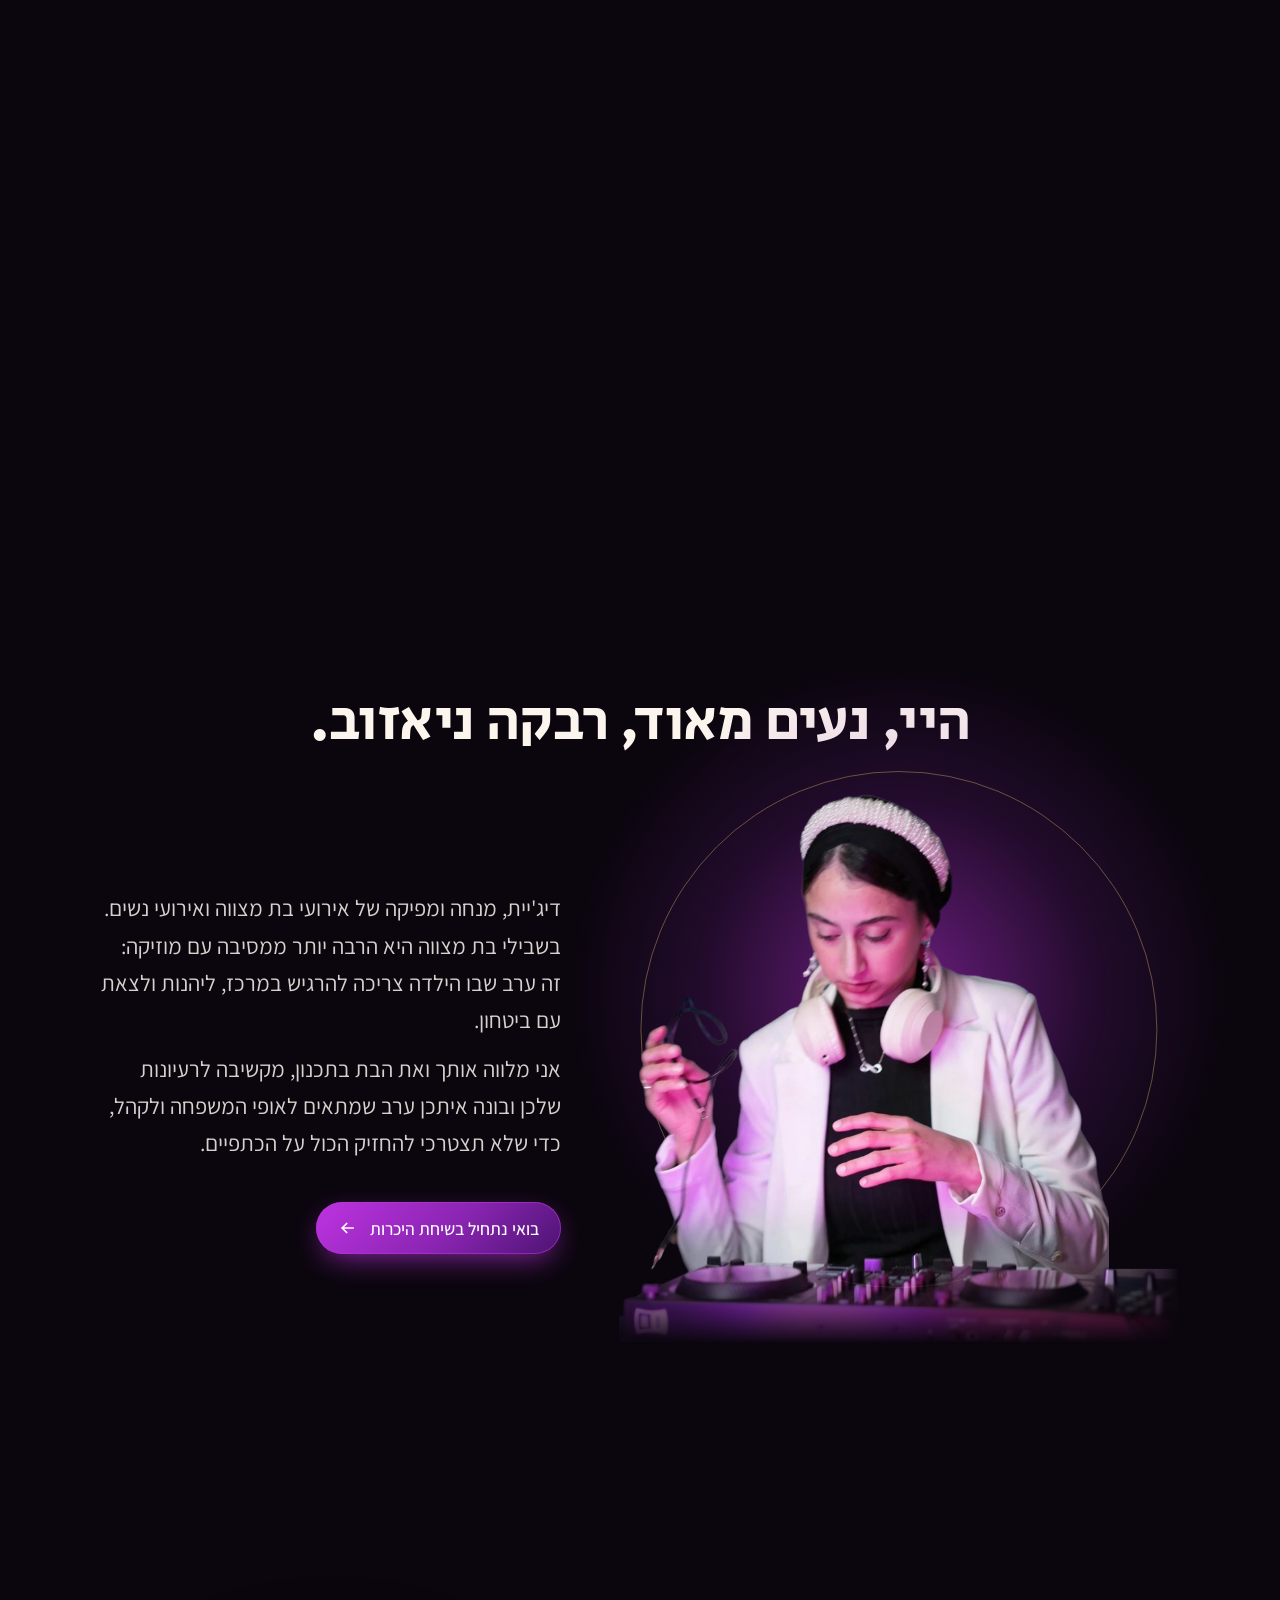
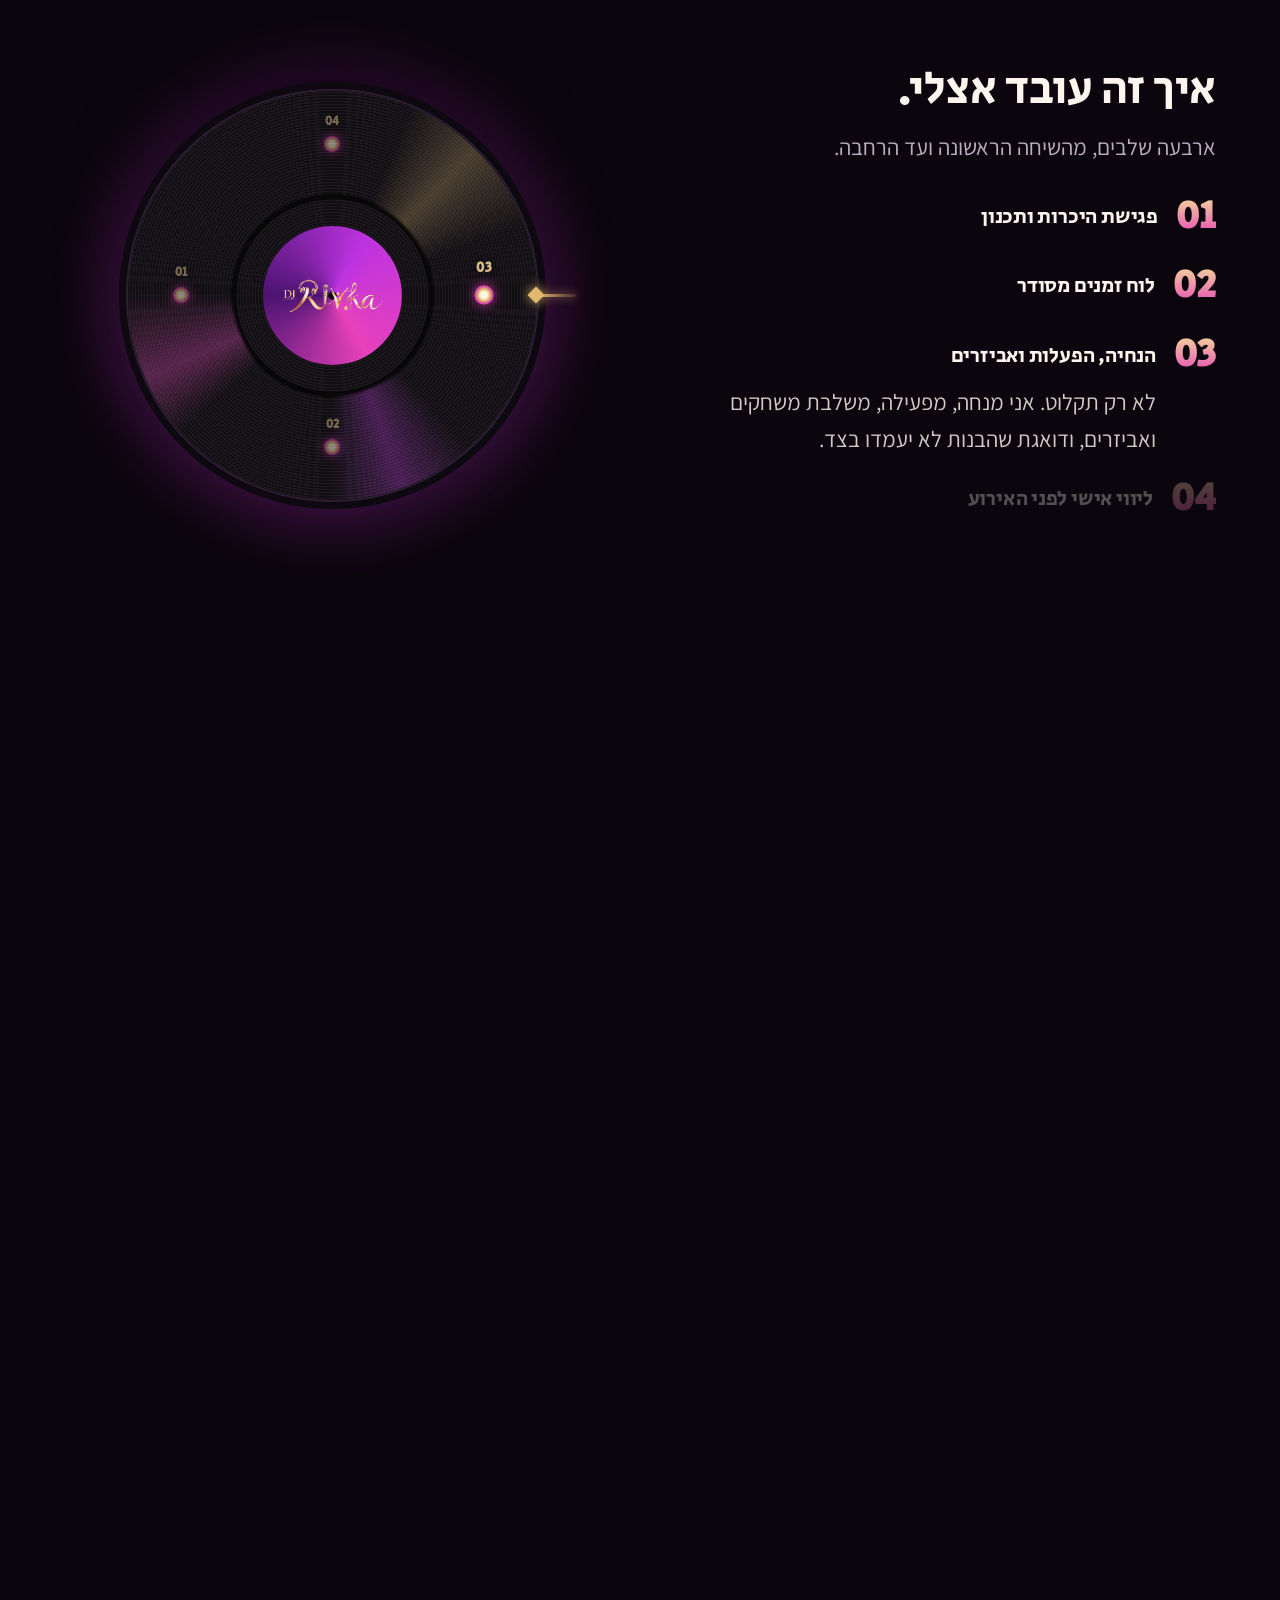
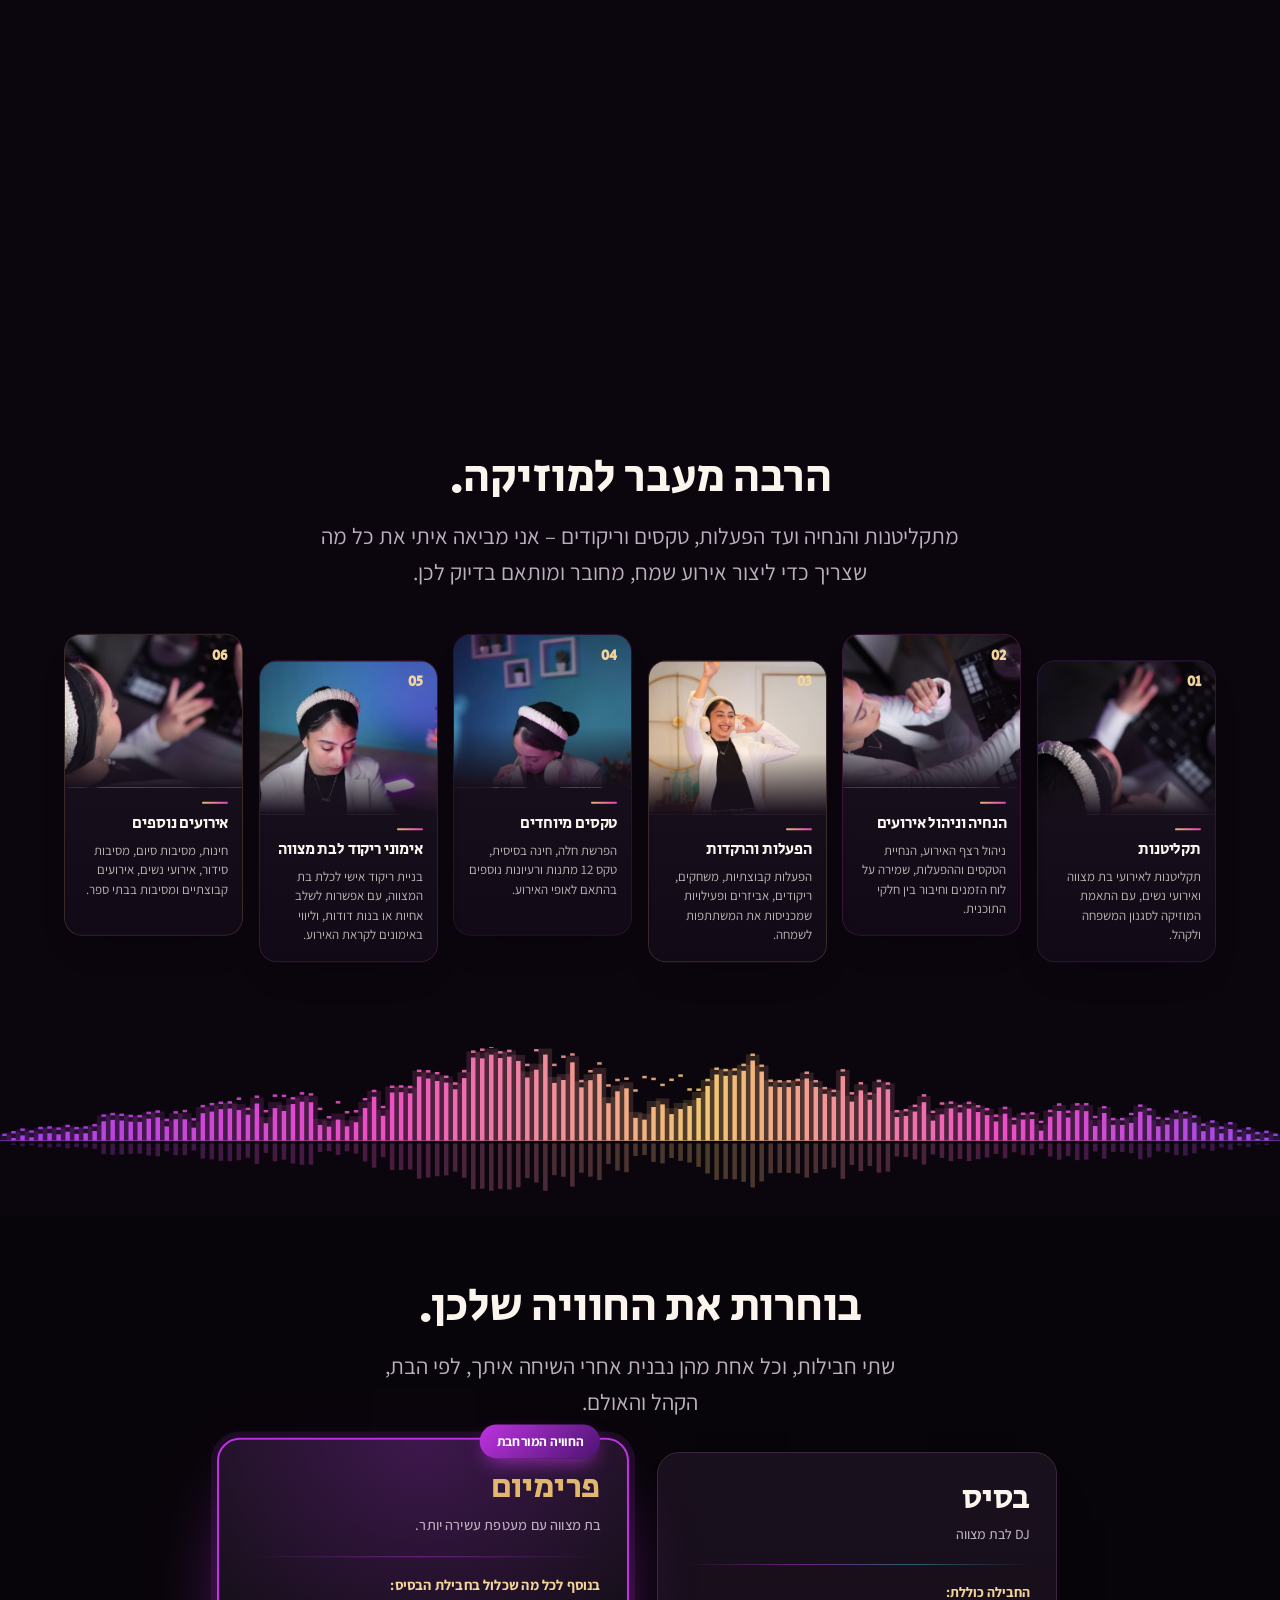
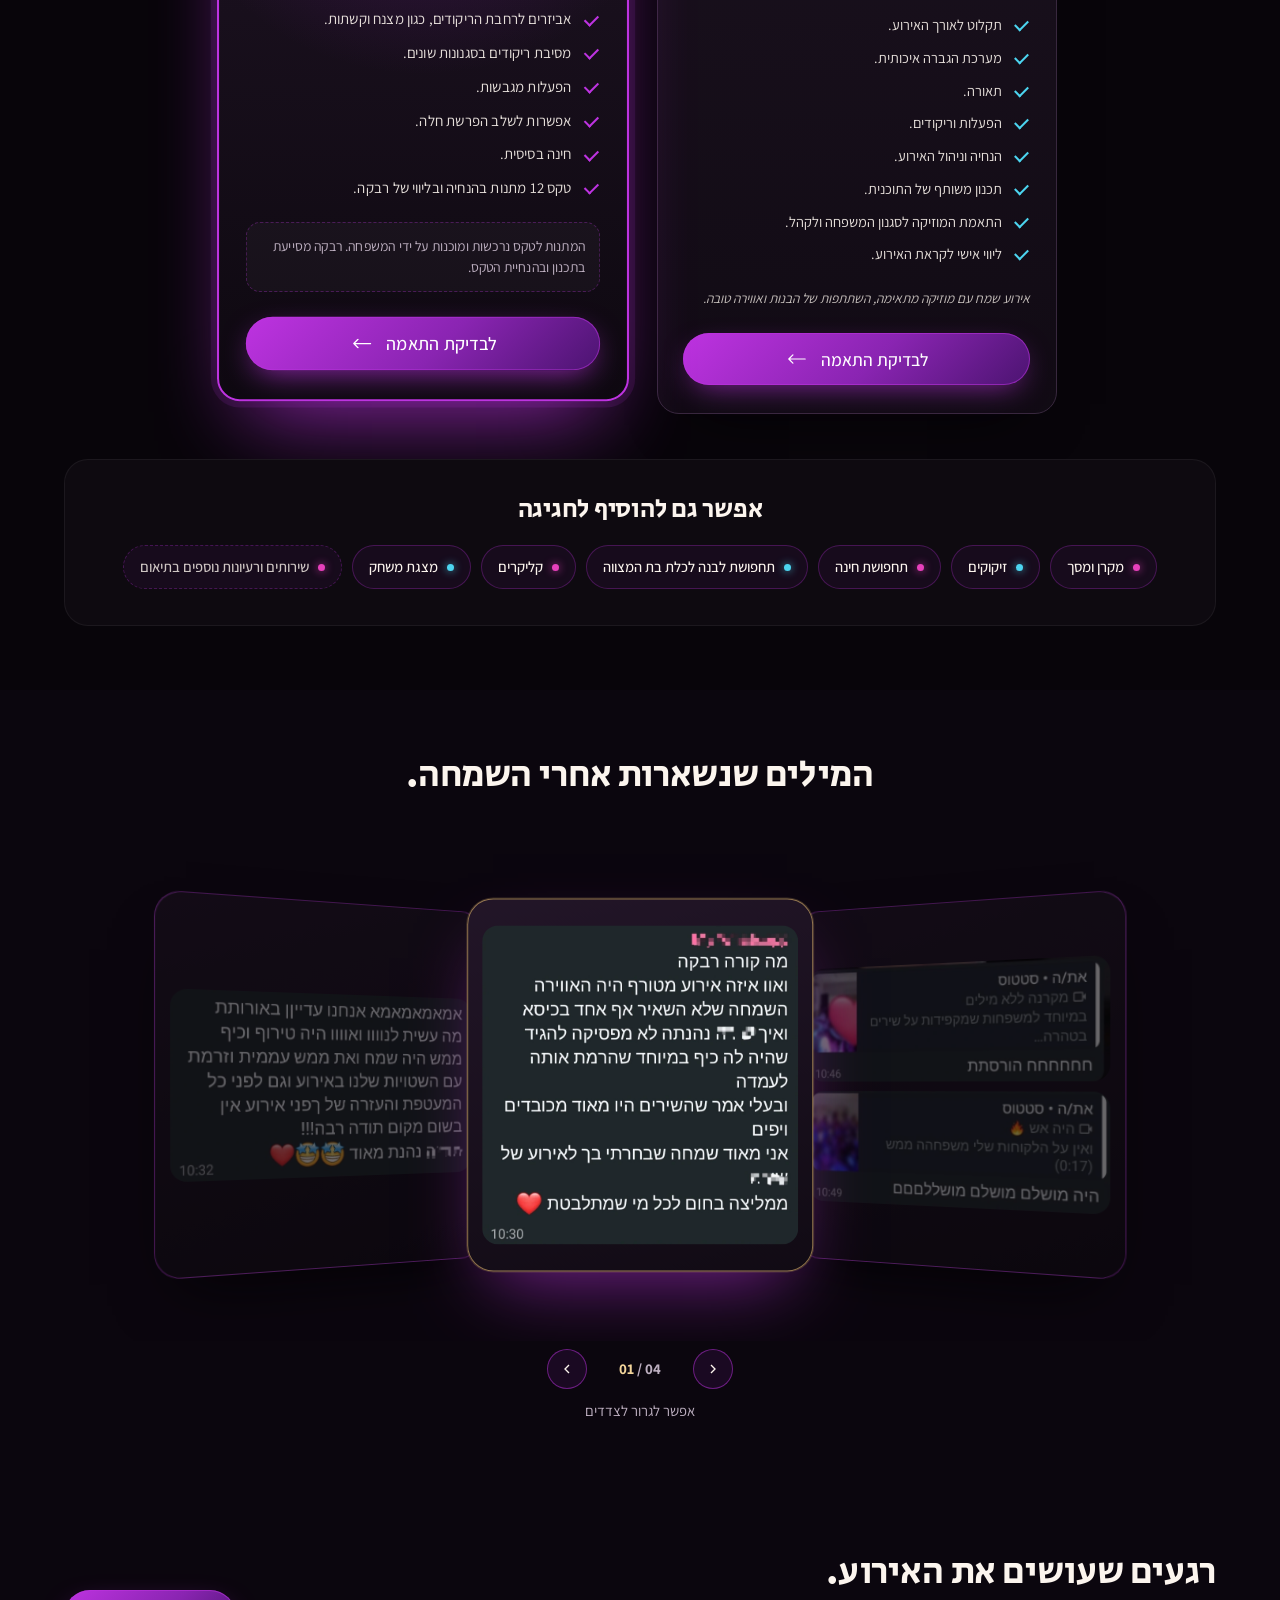
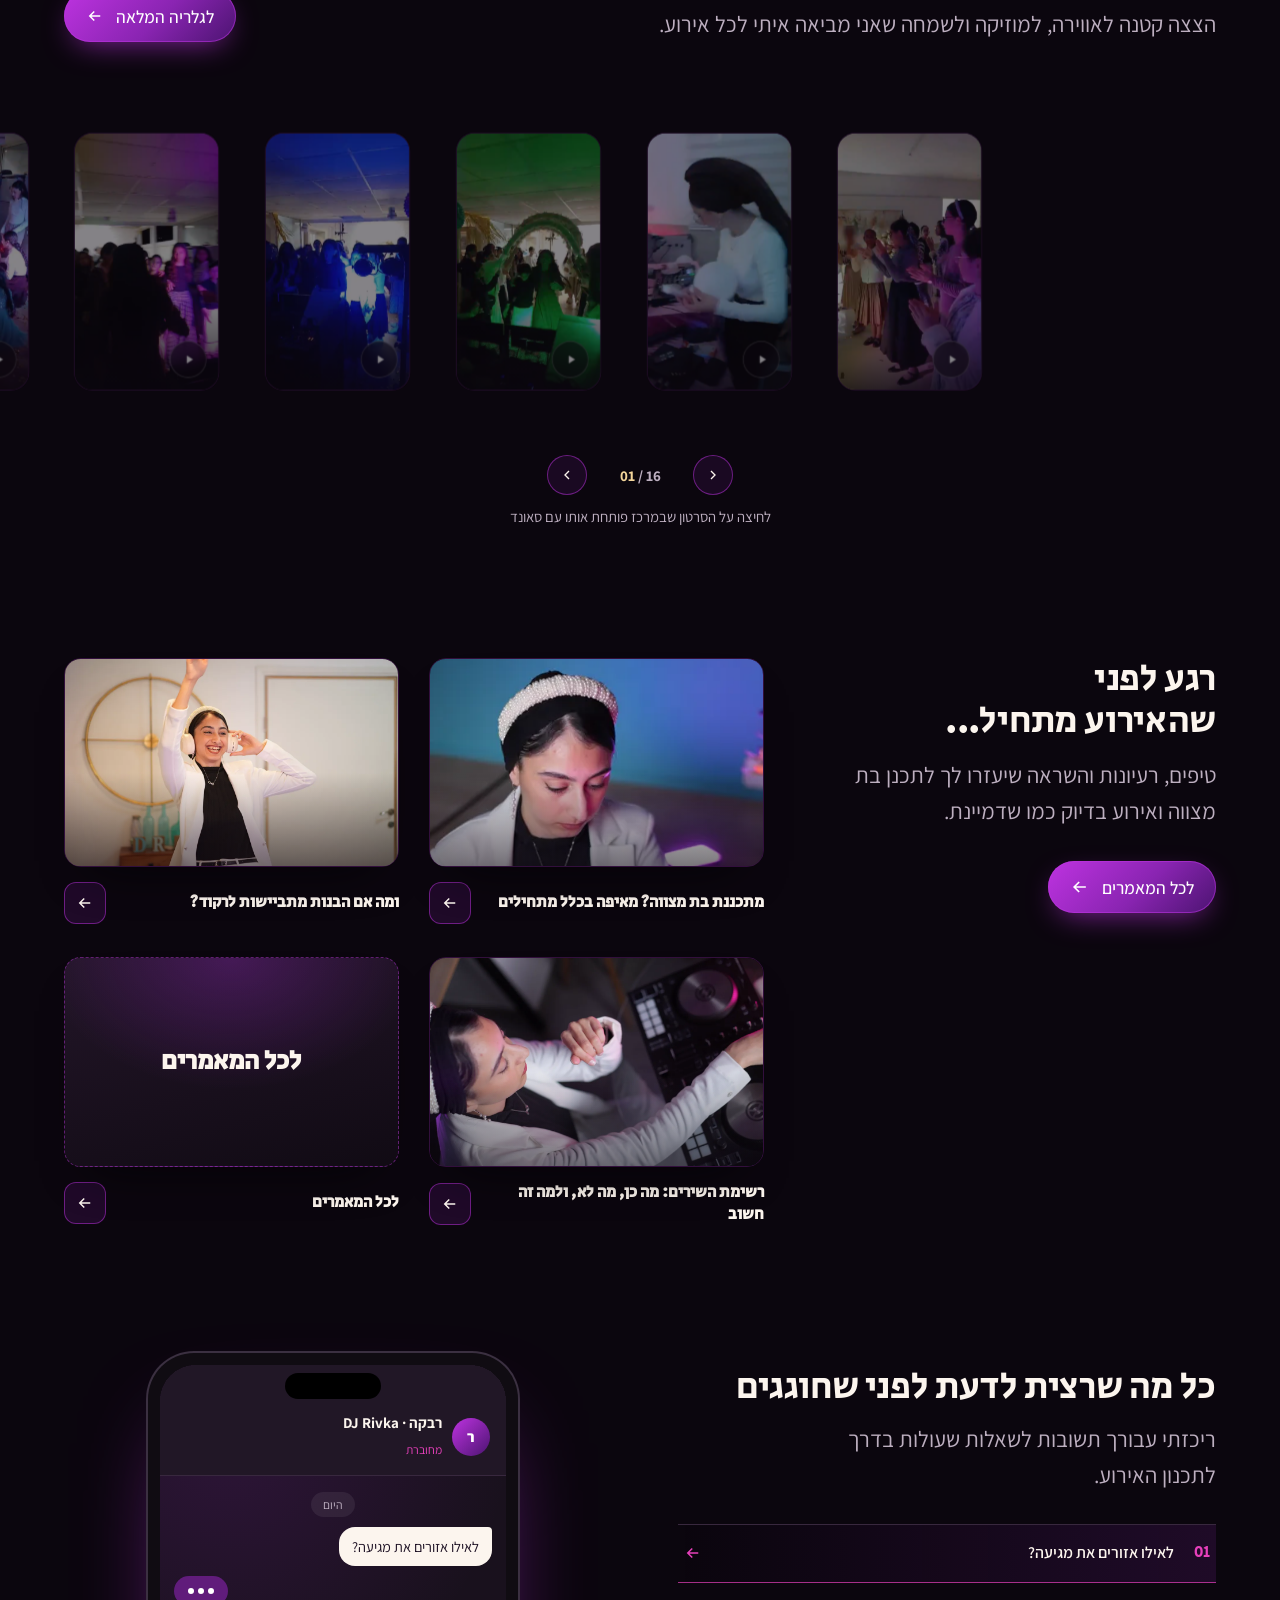
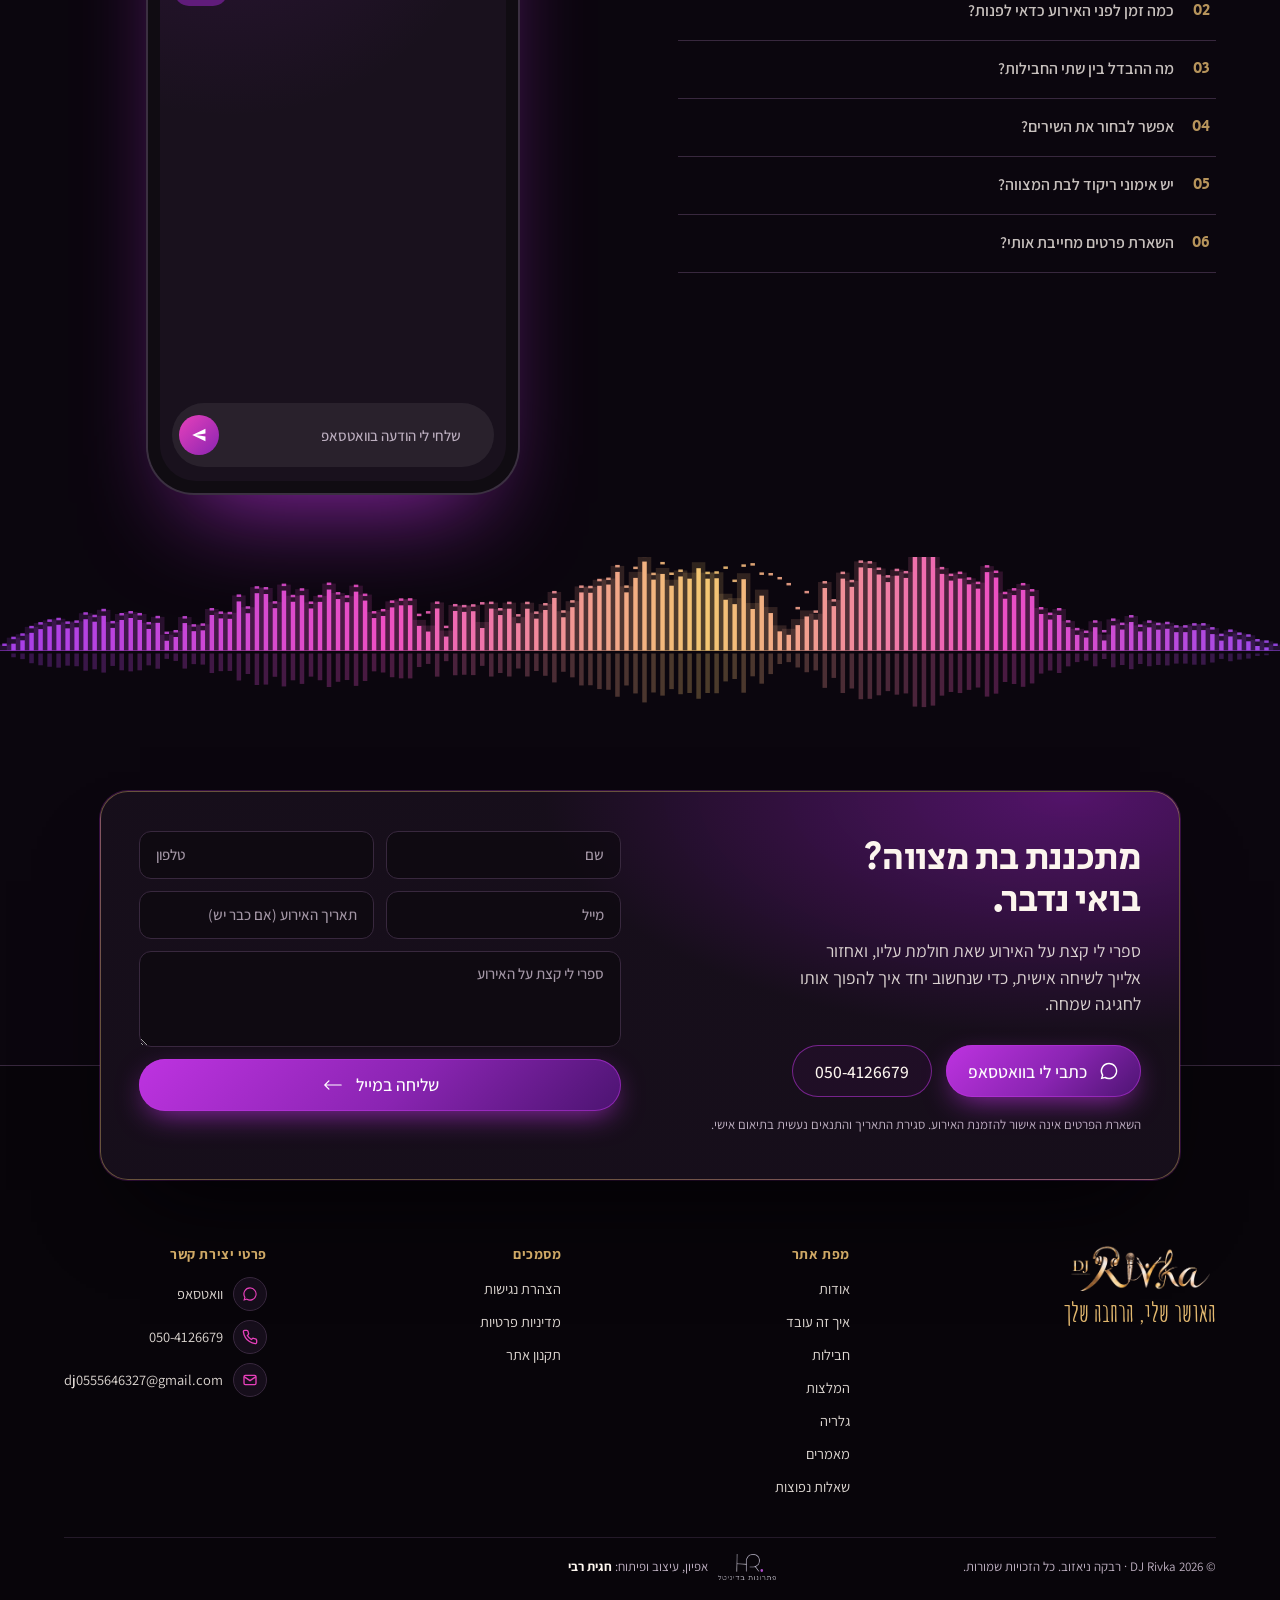
==== commit 1187c289: "Hero: slow vinyl disc with the label for the religious and Haredi public" ====
--- a/link/index.html
+++ b/link/index.html
@@ -19,8 +19,8 @@
 <meta property="og:image:alt" content="DJ רבקה ניאזוב עם קונטרולר, דיג׳יית ומנחה לבת מצווה">
 <meta name="twitter:card" content="summary_large_image">
 <meta name="twitter:image" content="https://hagitrabi.github.io/dj-rivka/public/img/dj-rivka-share.jpg">
-<meta http-equiv="refresh" content="0; url=../?v=202611221024">
-<script>location.replace('../?v=202611221024' + location.hash)</script>
+<meta http-equiv="refresh" content="0; url=../?v=202611221051">
+<script>location.replace('../?v=202611221051' + location.hash)</script>
 </head>
 <body><a href="../">DJ Rivka</a></body>
 </html>
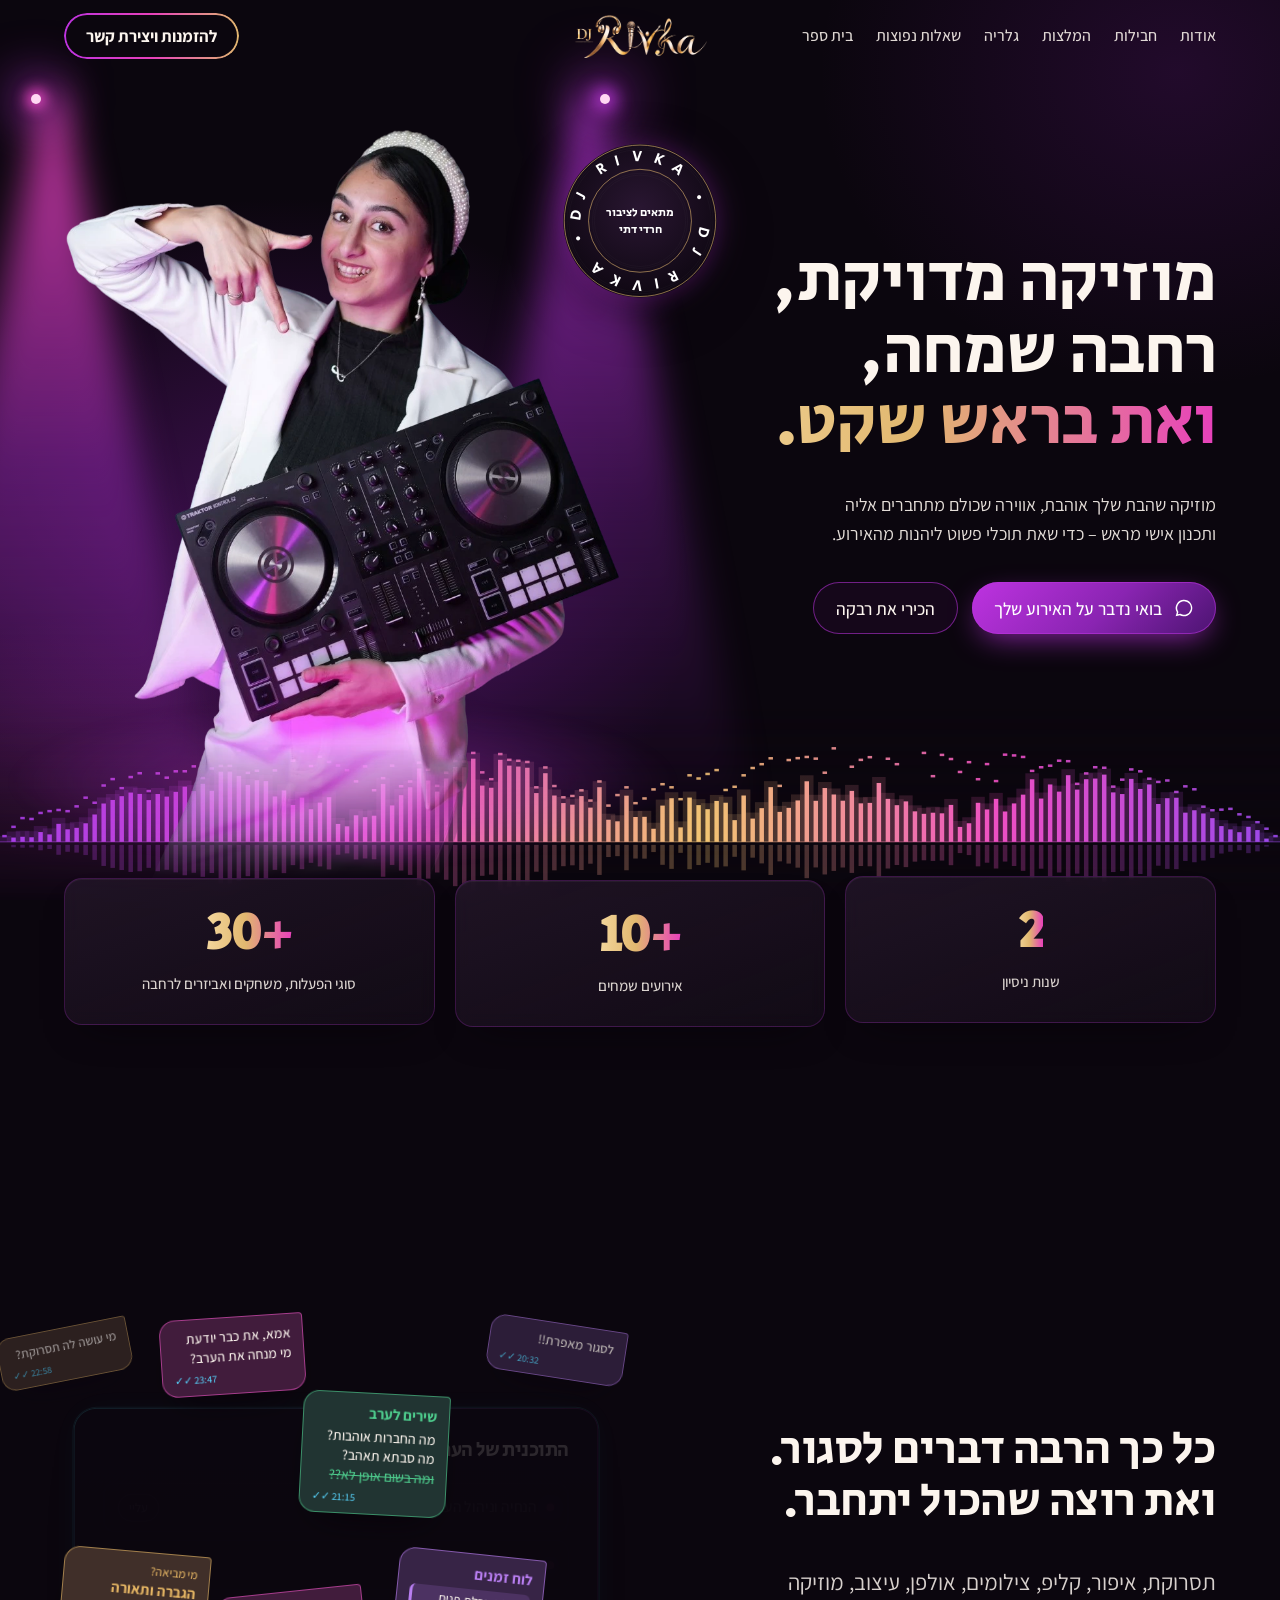
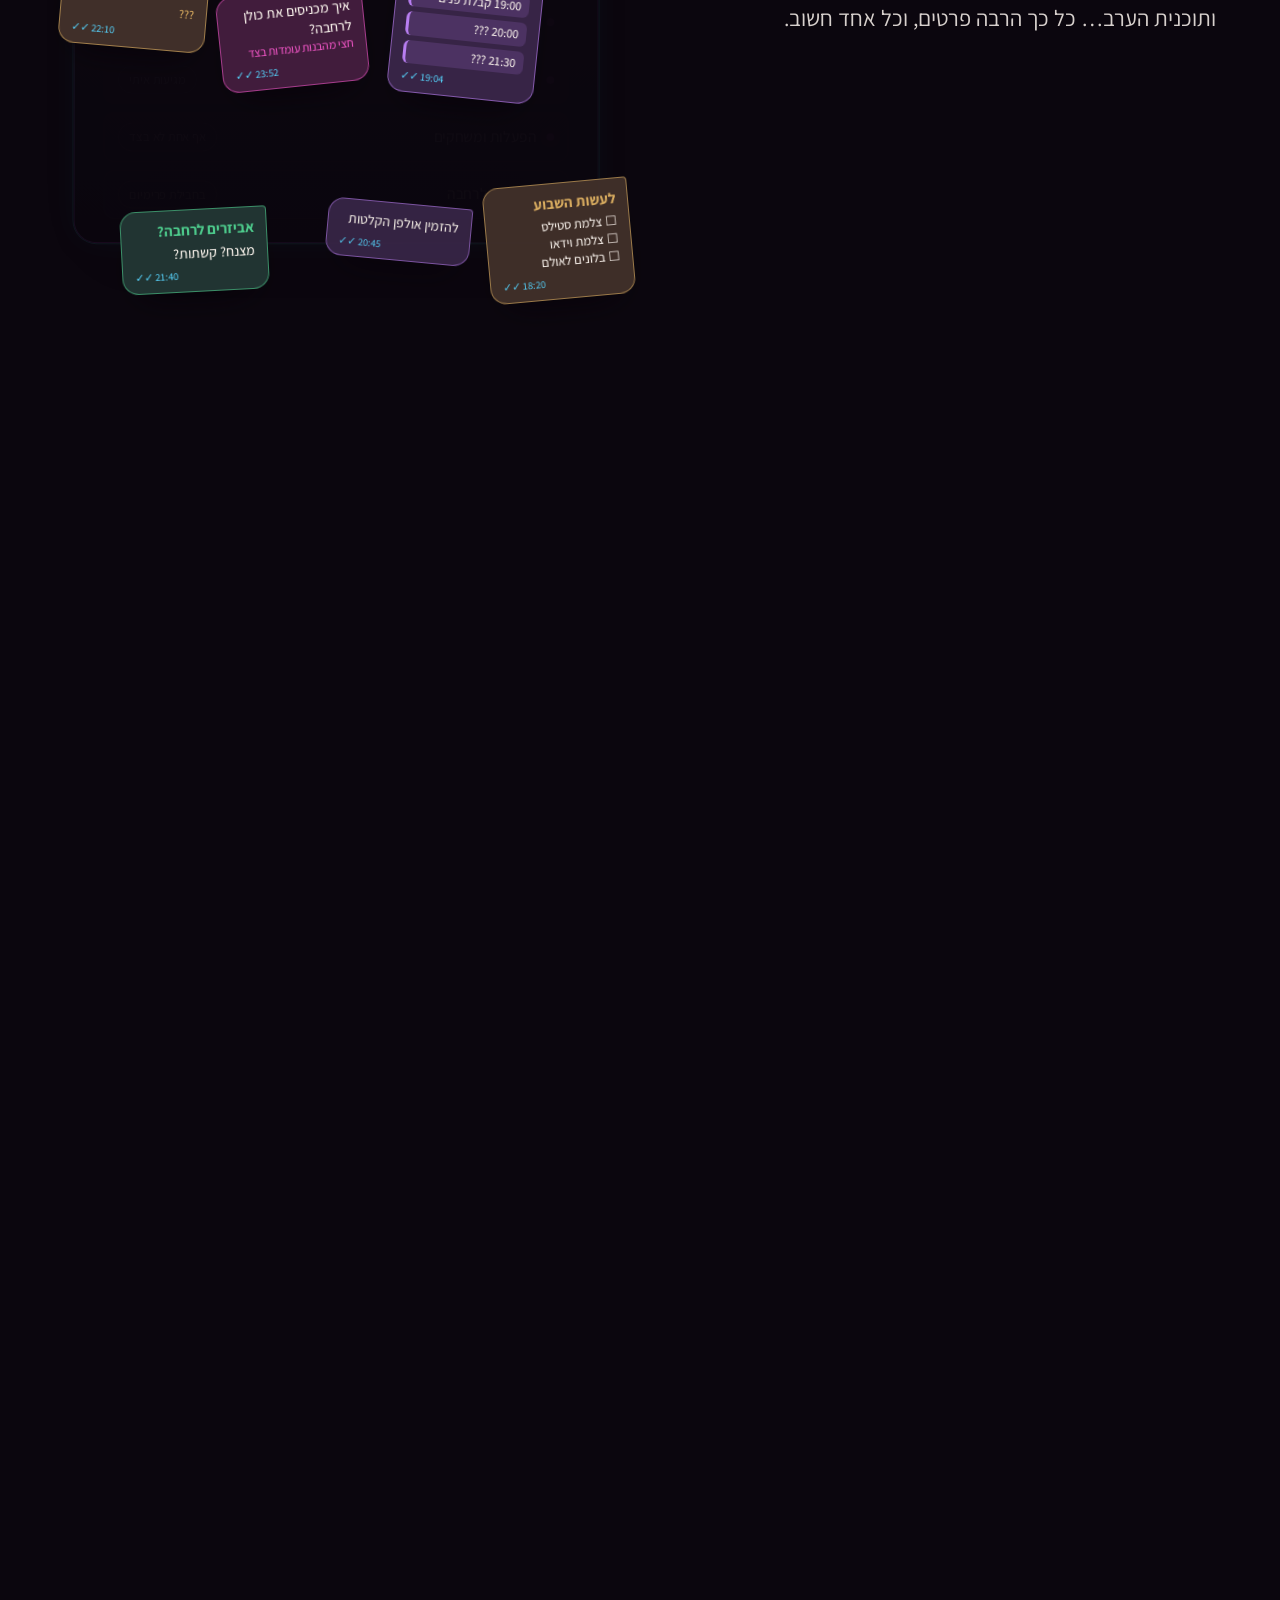
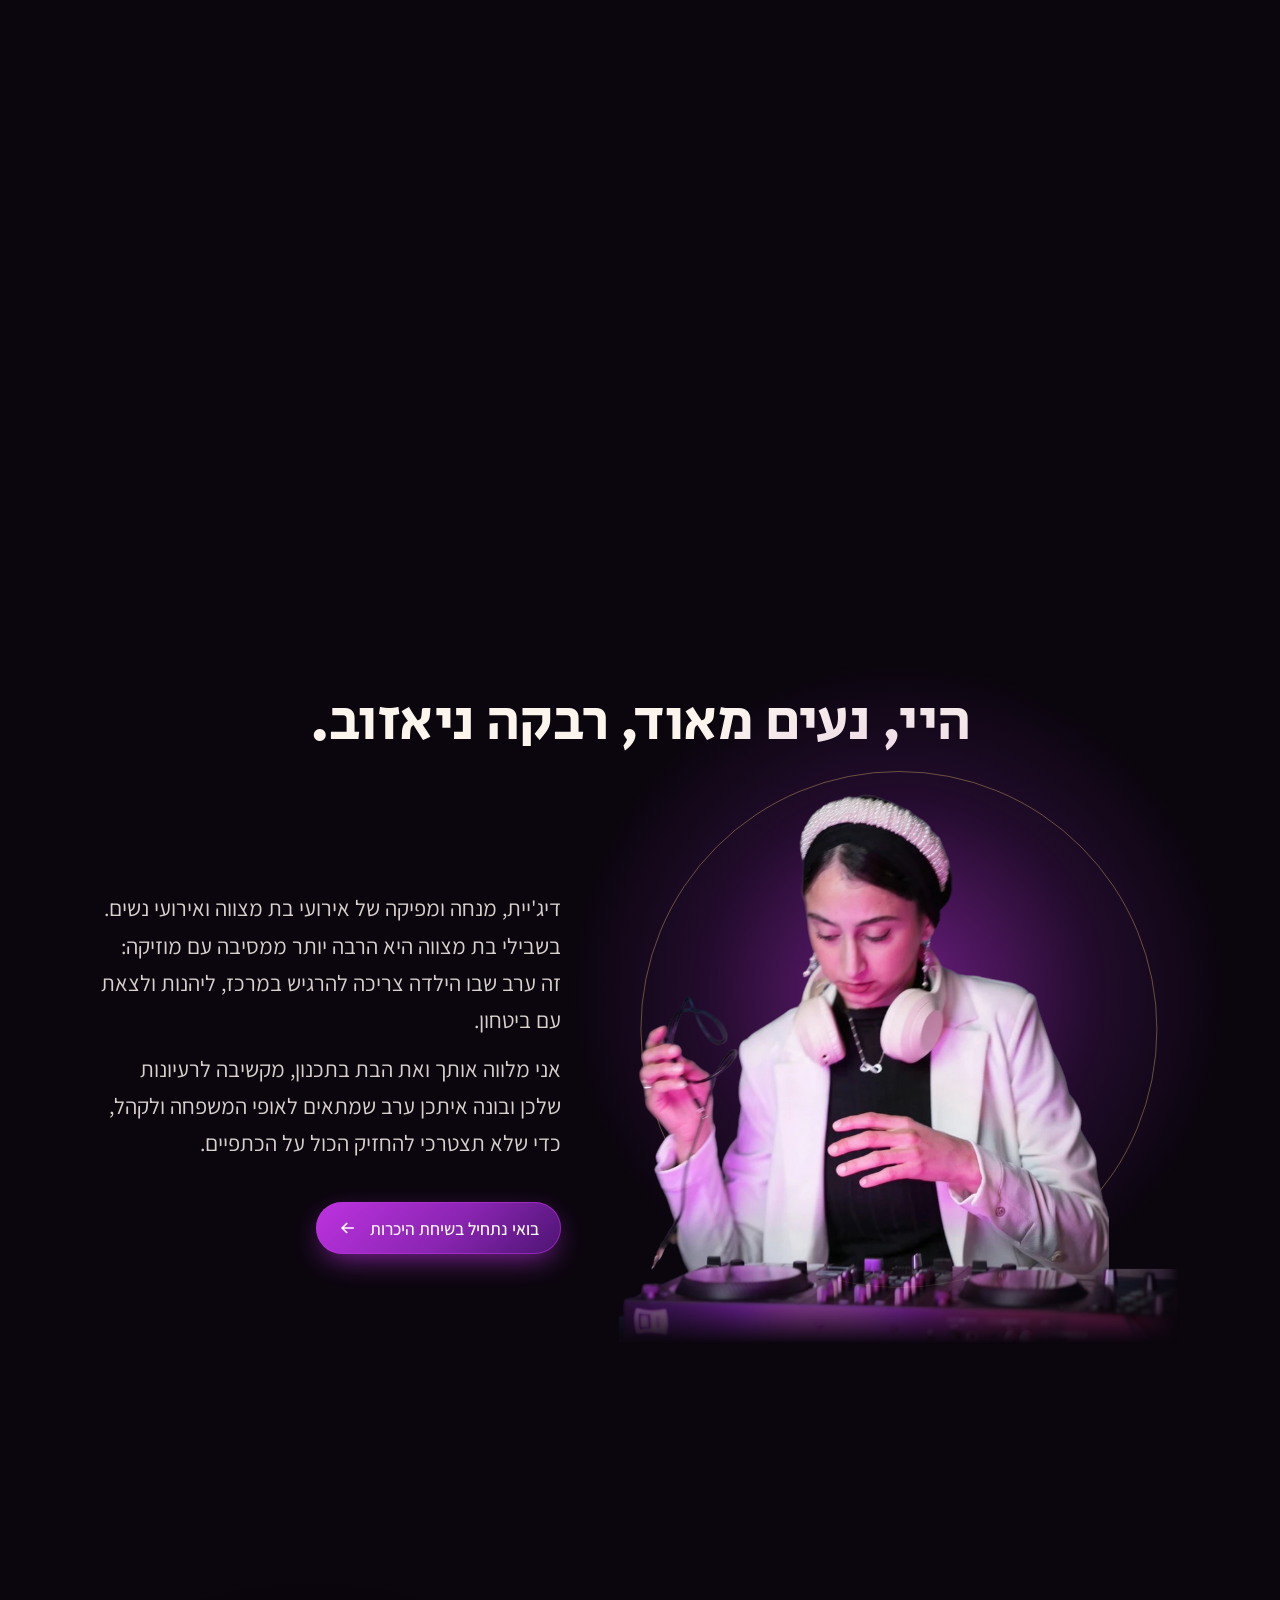
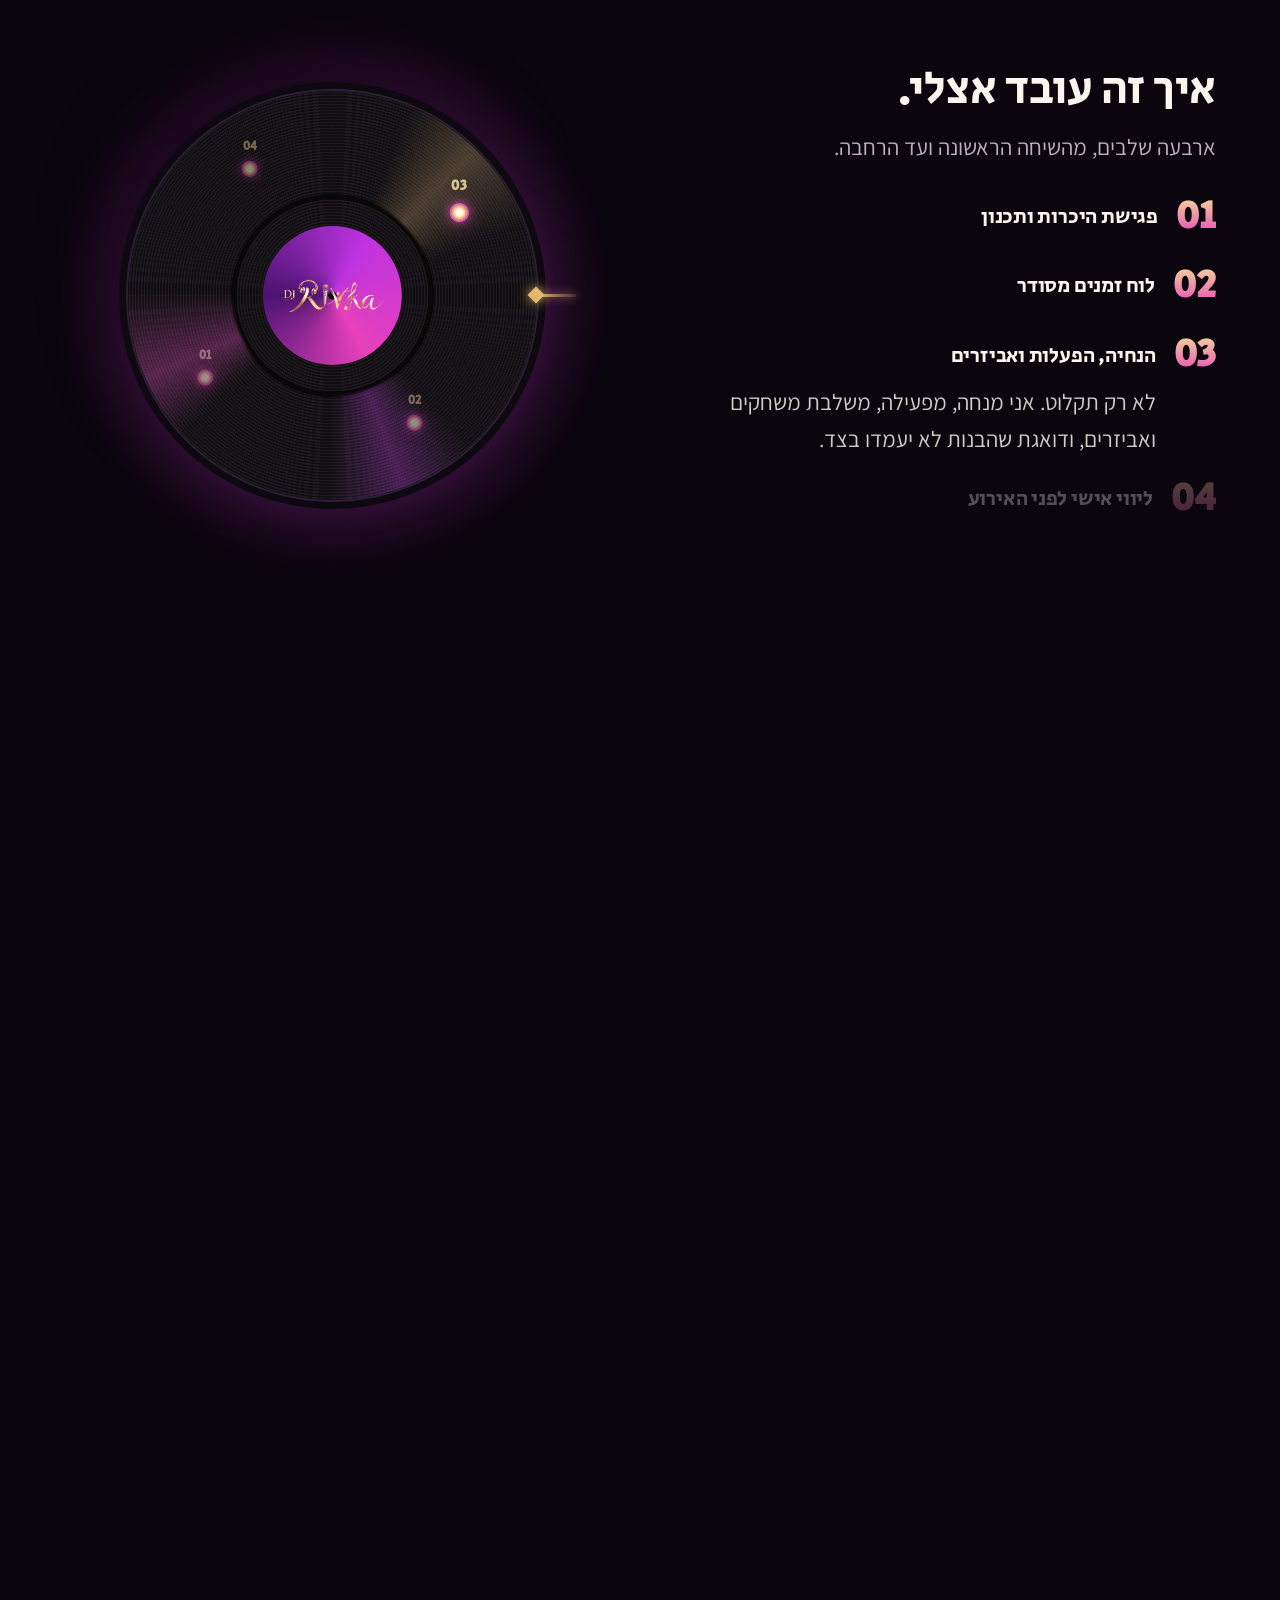
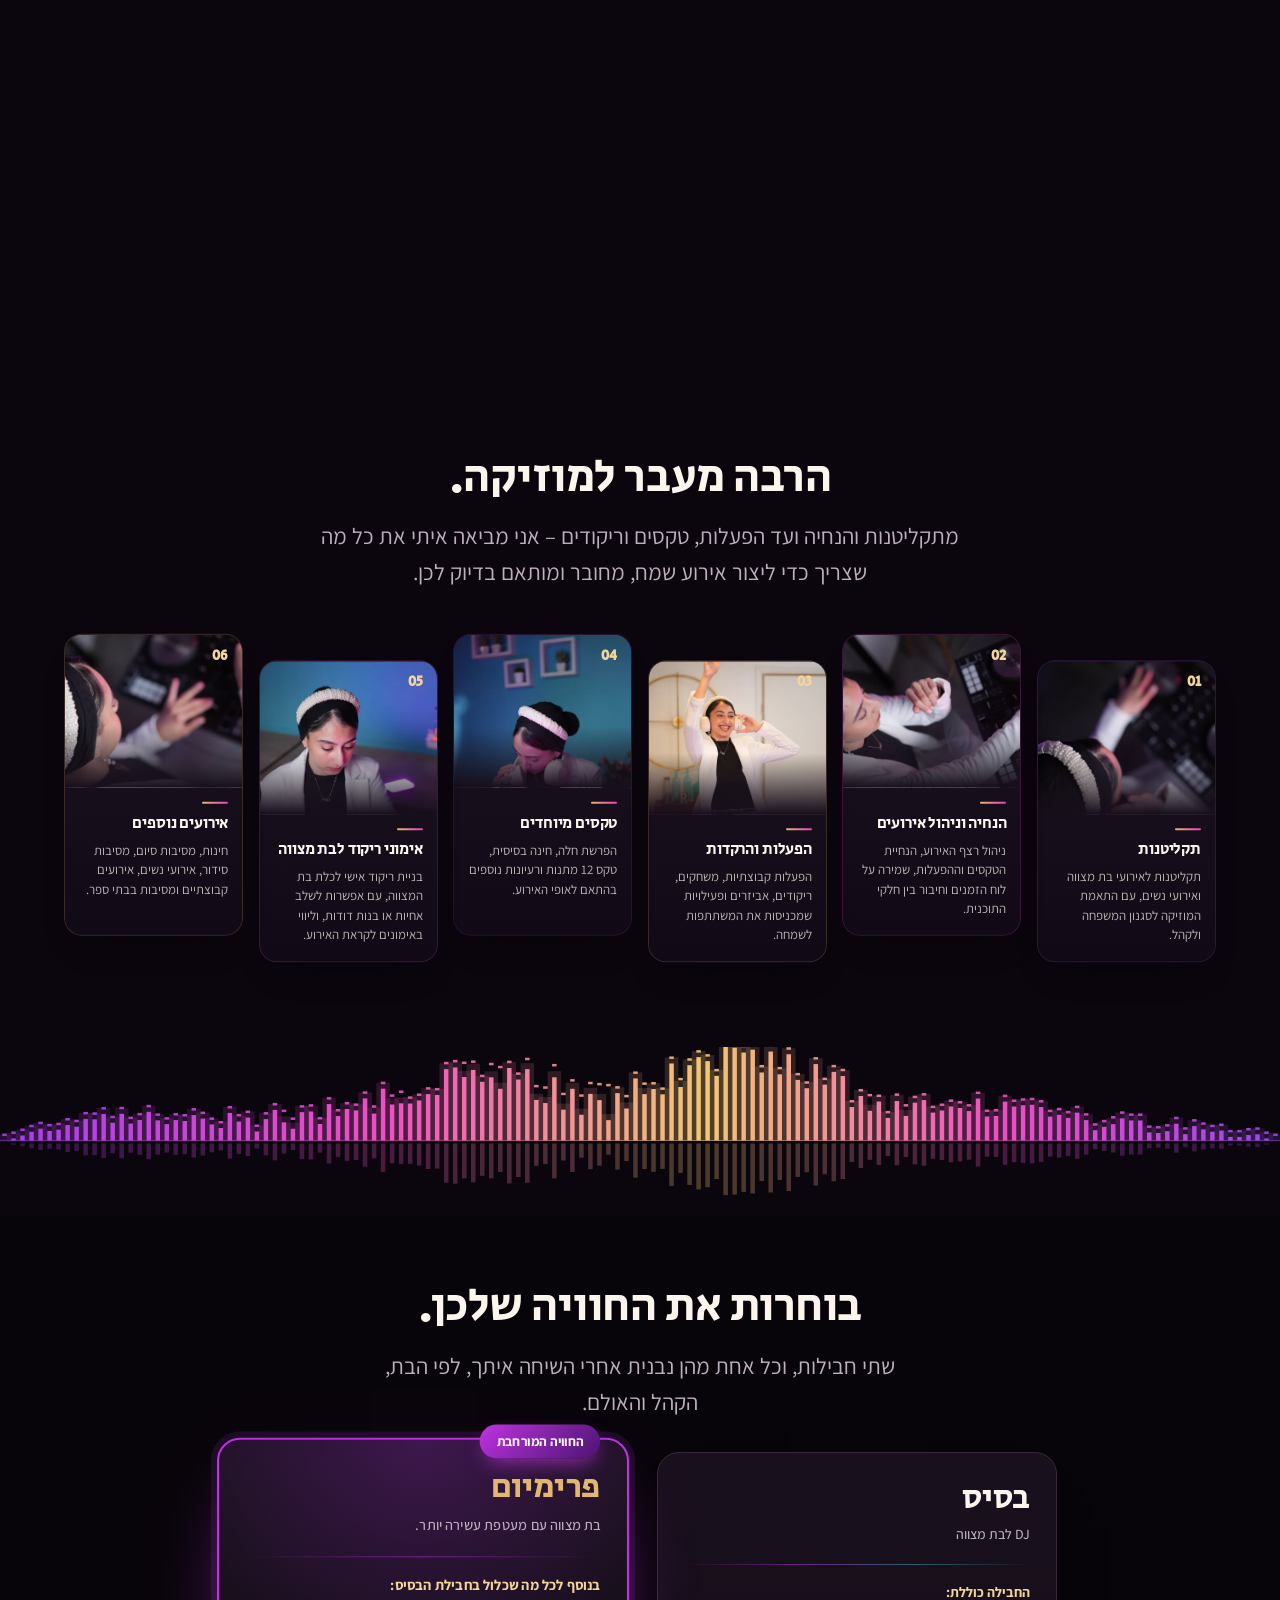
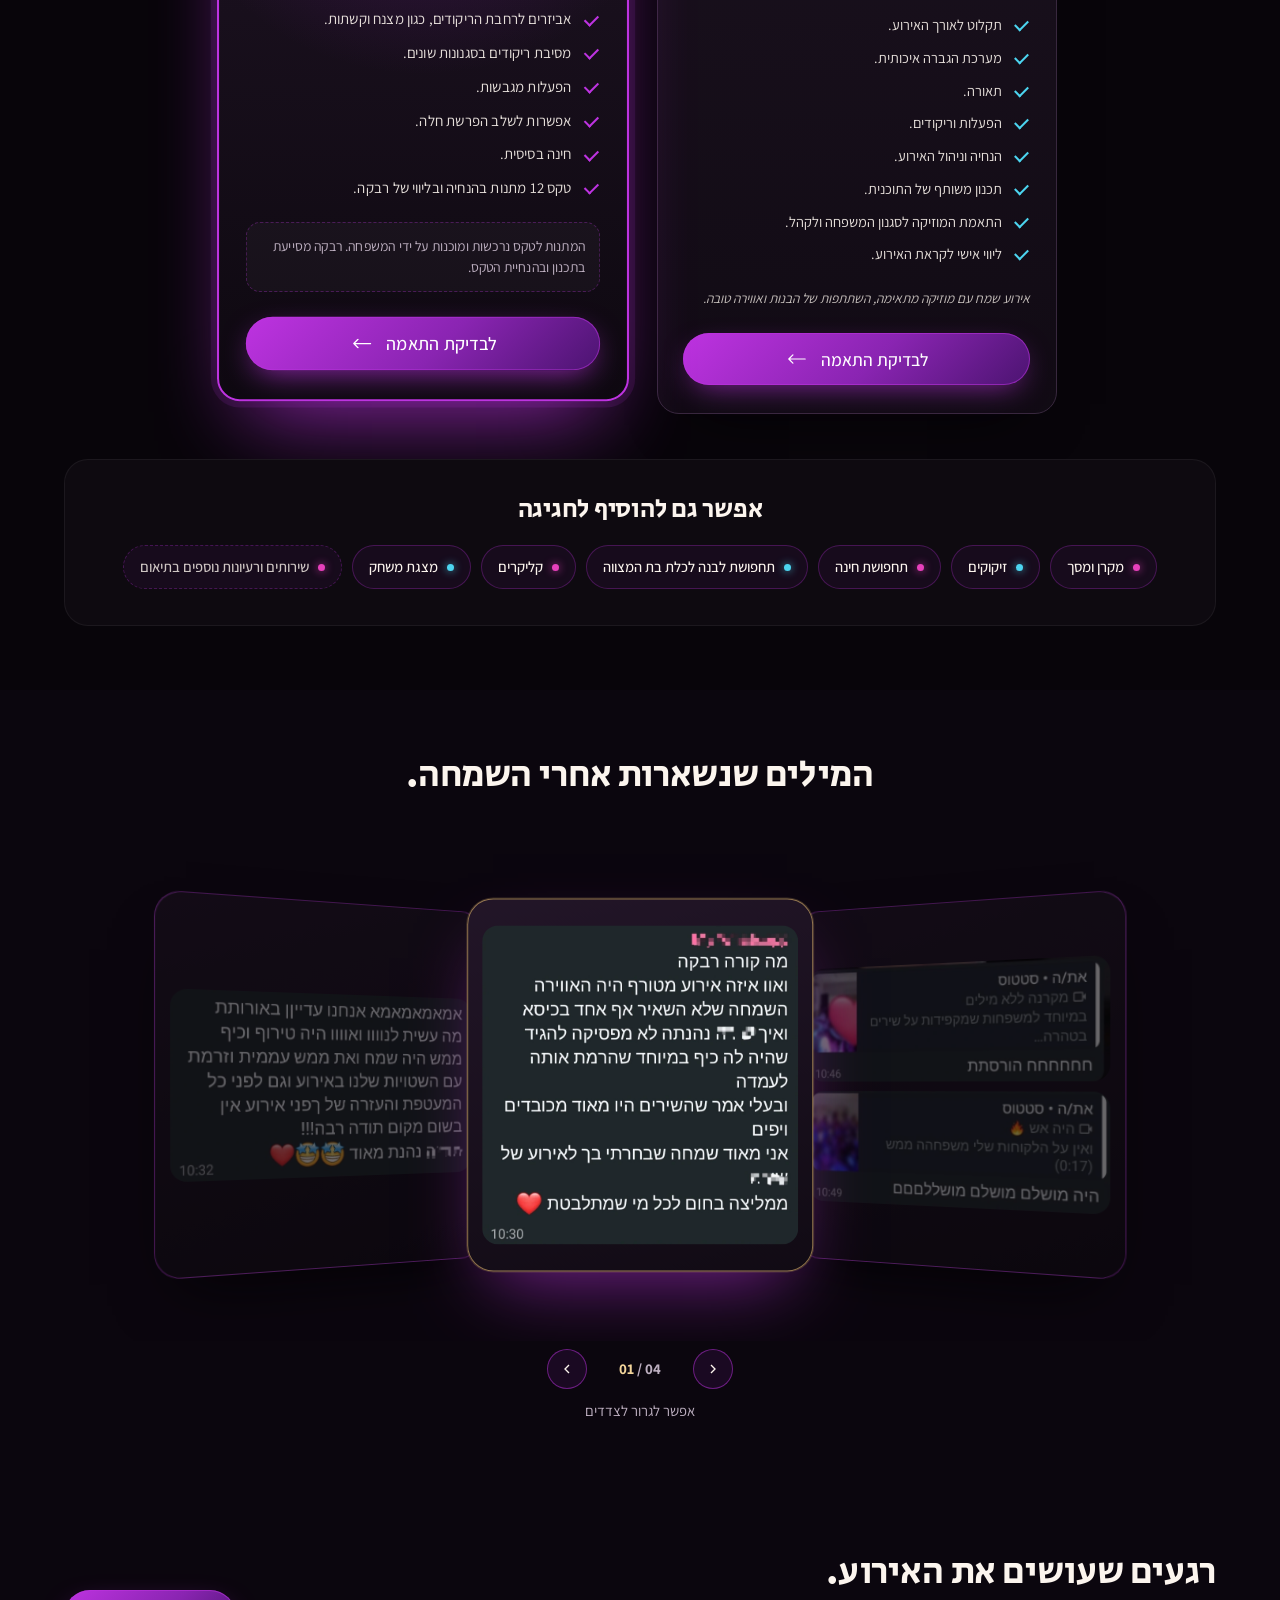
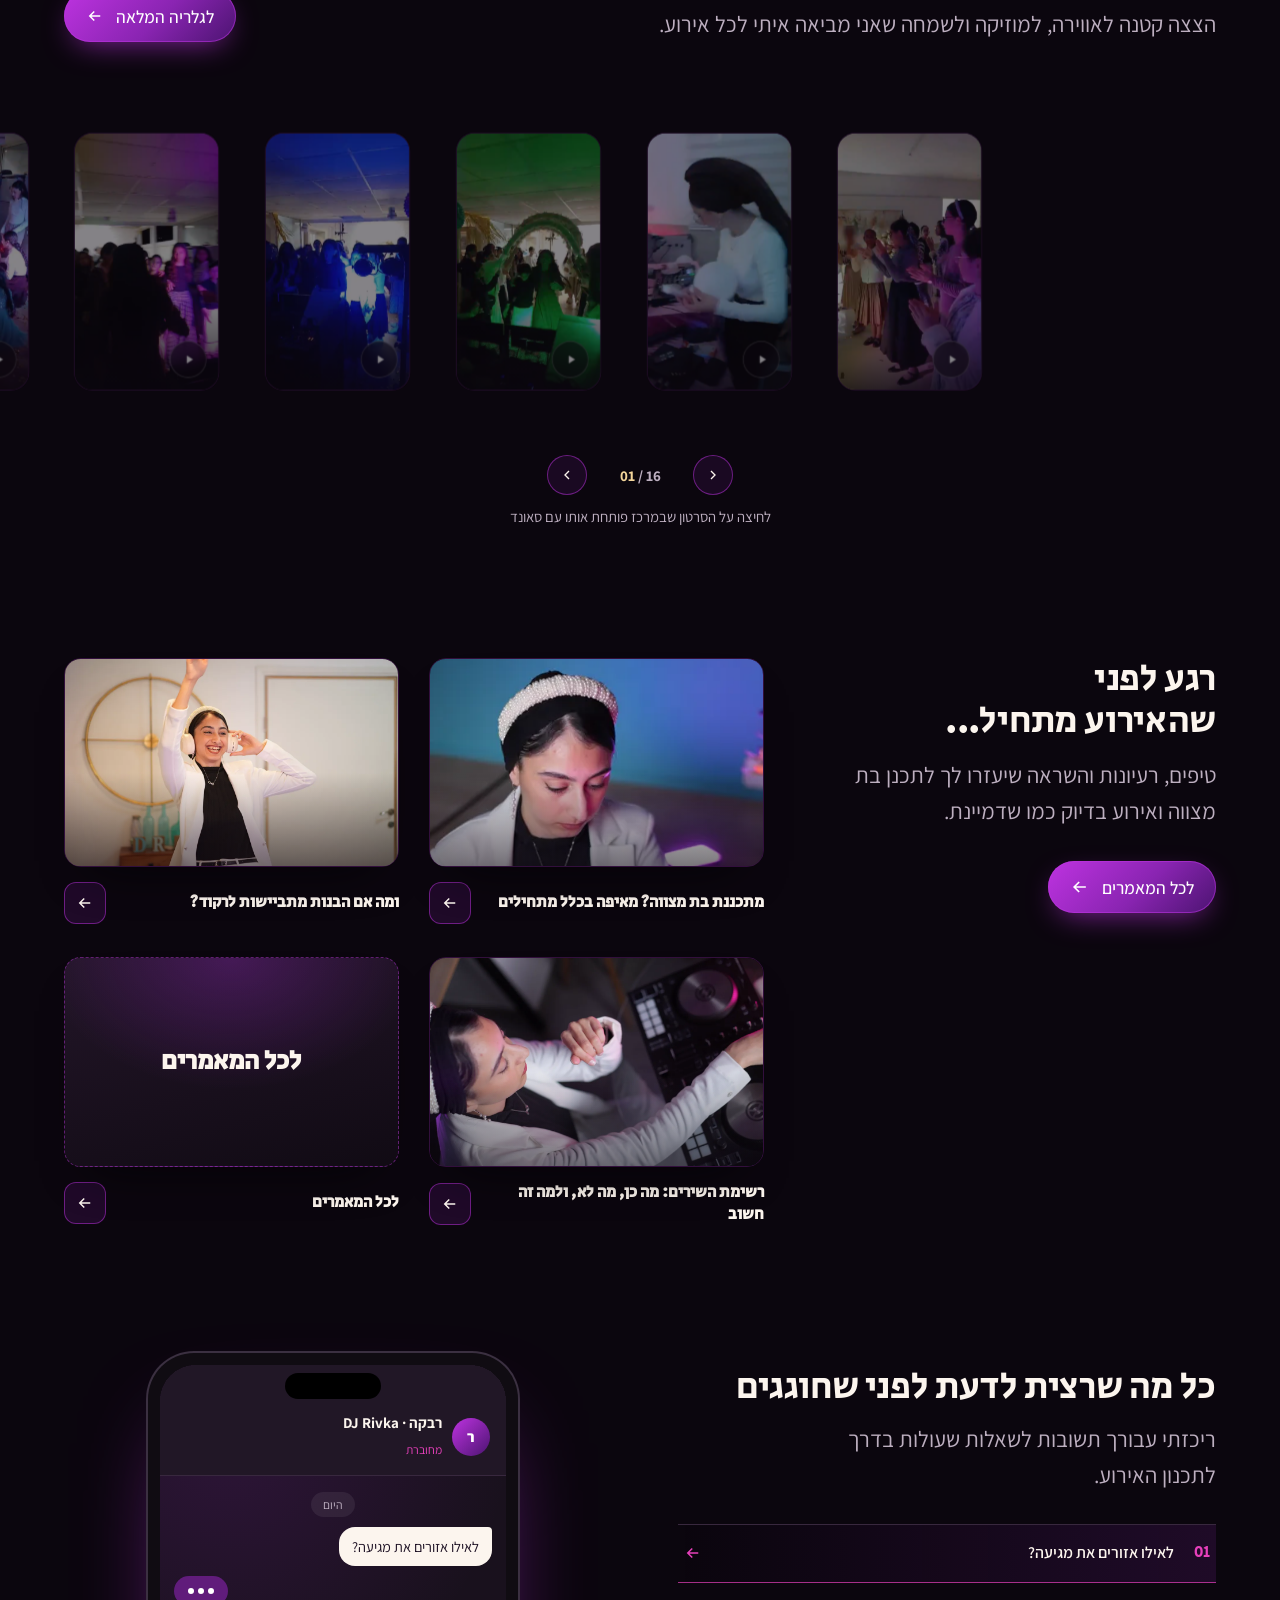
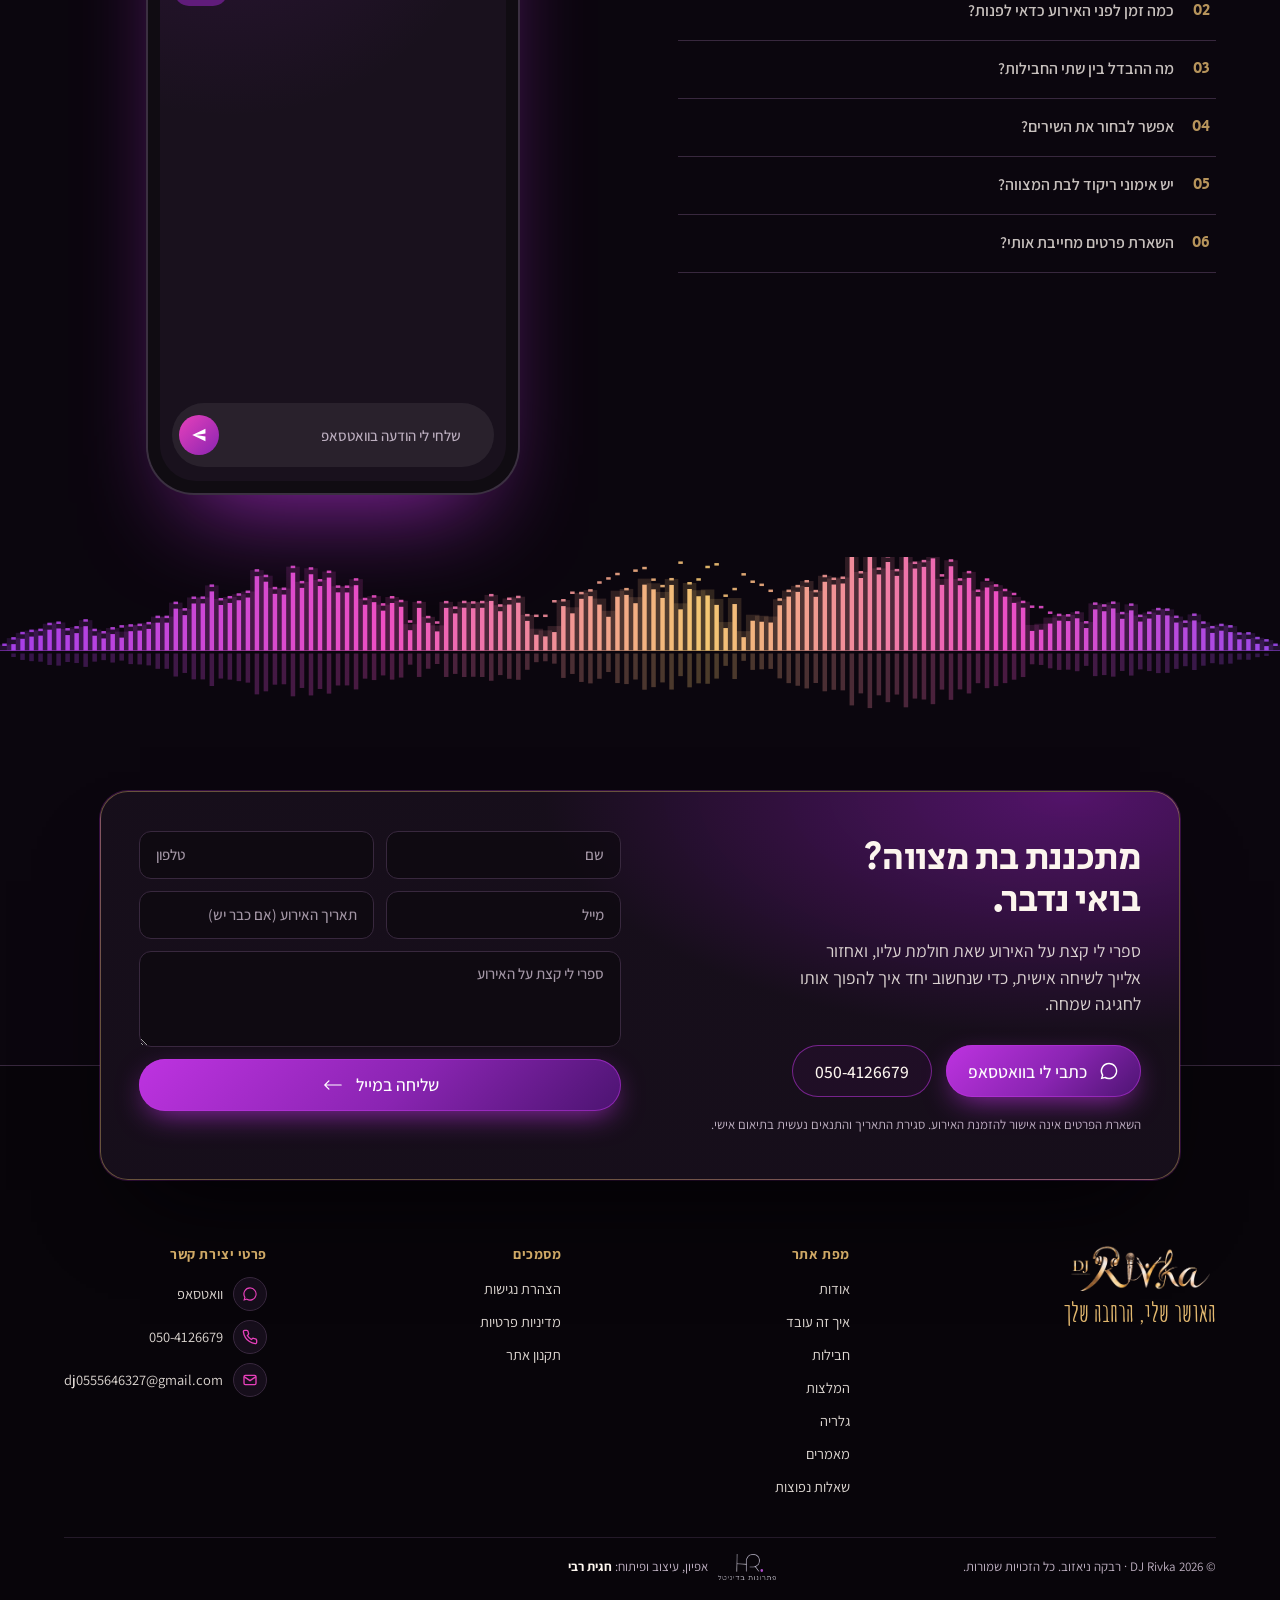
==== commit e11b8565: "Hero disc: black-purple with two gold lines, DJ RIVKA around the ring, white centre text" ====
--- a/link/index.html
+++ b/link/index.html
@@ -19,8 +19,8 @@
 <meta property="og:image:alt" content="DJ רבקה ניאזוב עם קונטרולר, דיג׳יית ומנחה לבת מצווה">
 <meta name="twitter:card" content="summary_large_image">
 <meta name="twitter:image" content="https://hagitrabi.github.io/dj-rivka/public/img/dj-rivka-share.jpg">
-<meta http-equiv="refresh" content="0; url=../?v=202611221051">
-<script>location.replace('../?v=202611221051' + location.hash)</script>
+<meta http-equiv="refresh" content="0; url=../?v=202611221126">
+<script>location.replace('../?v=202611221126' + location.hash)</script>
 </head>
 <body><a href="../">DJ Rivka</a></body>
 </html>
